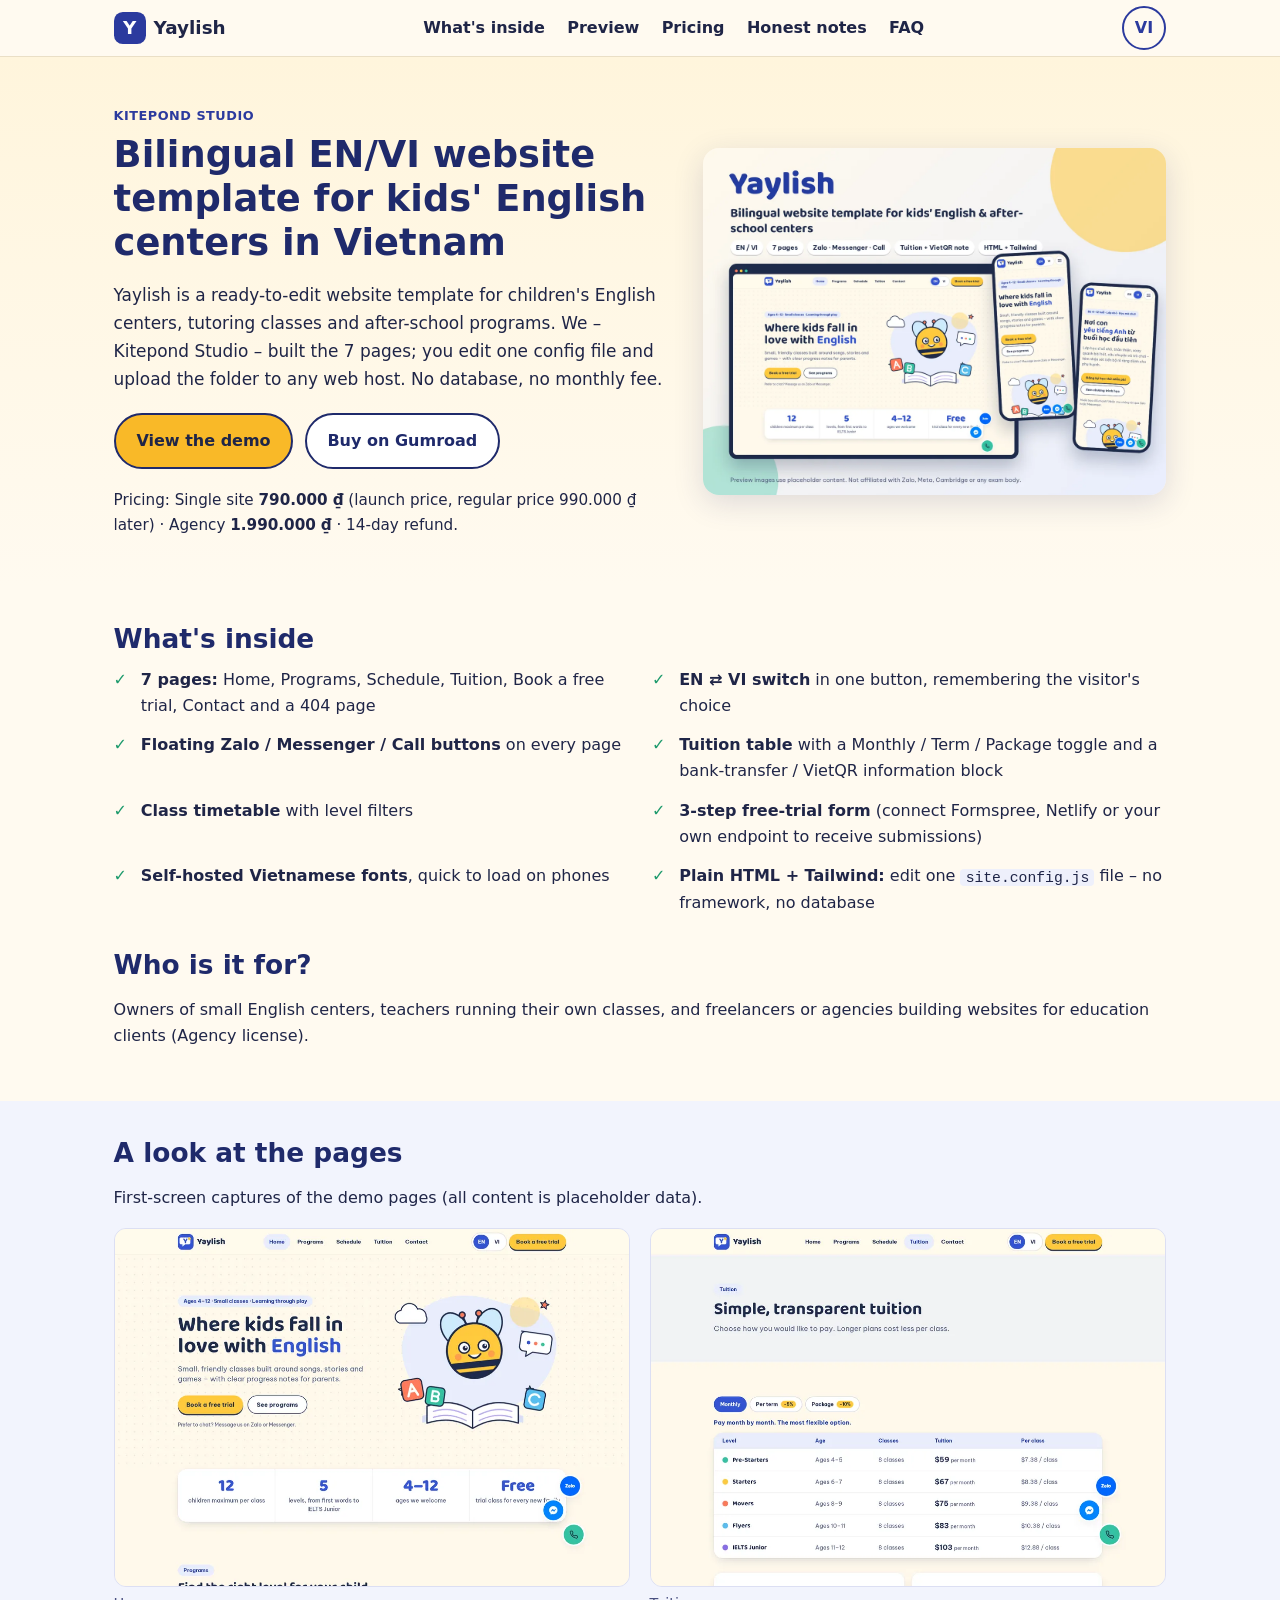
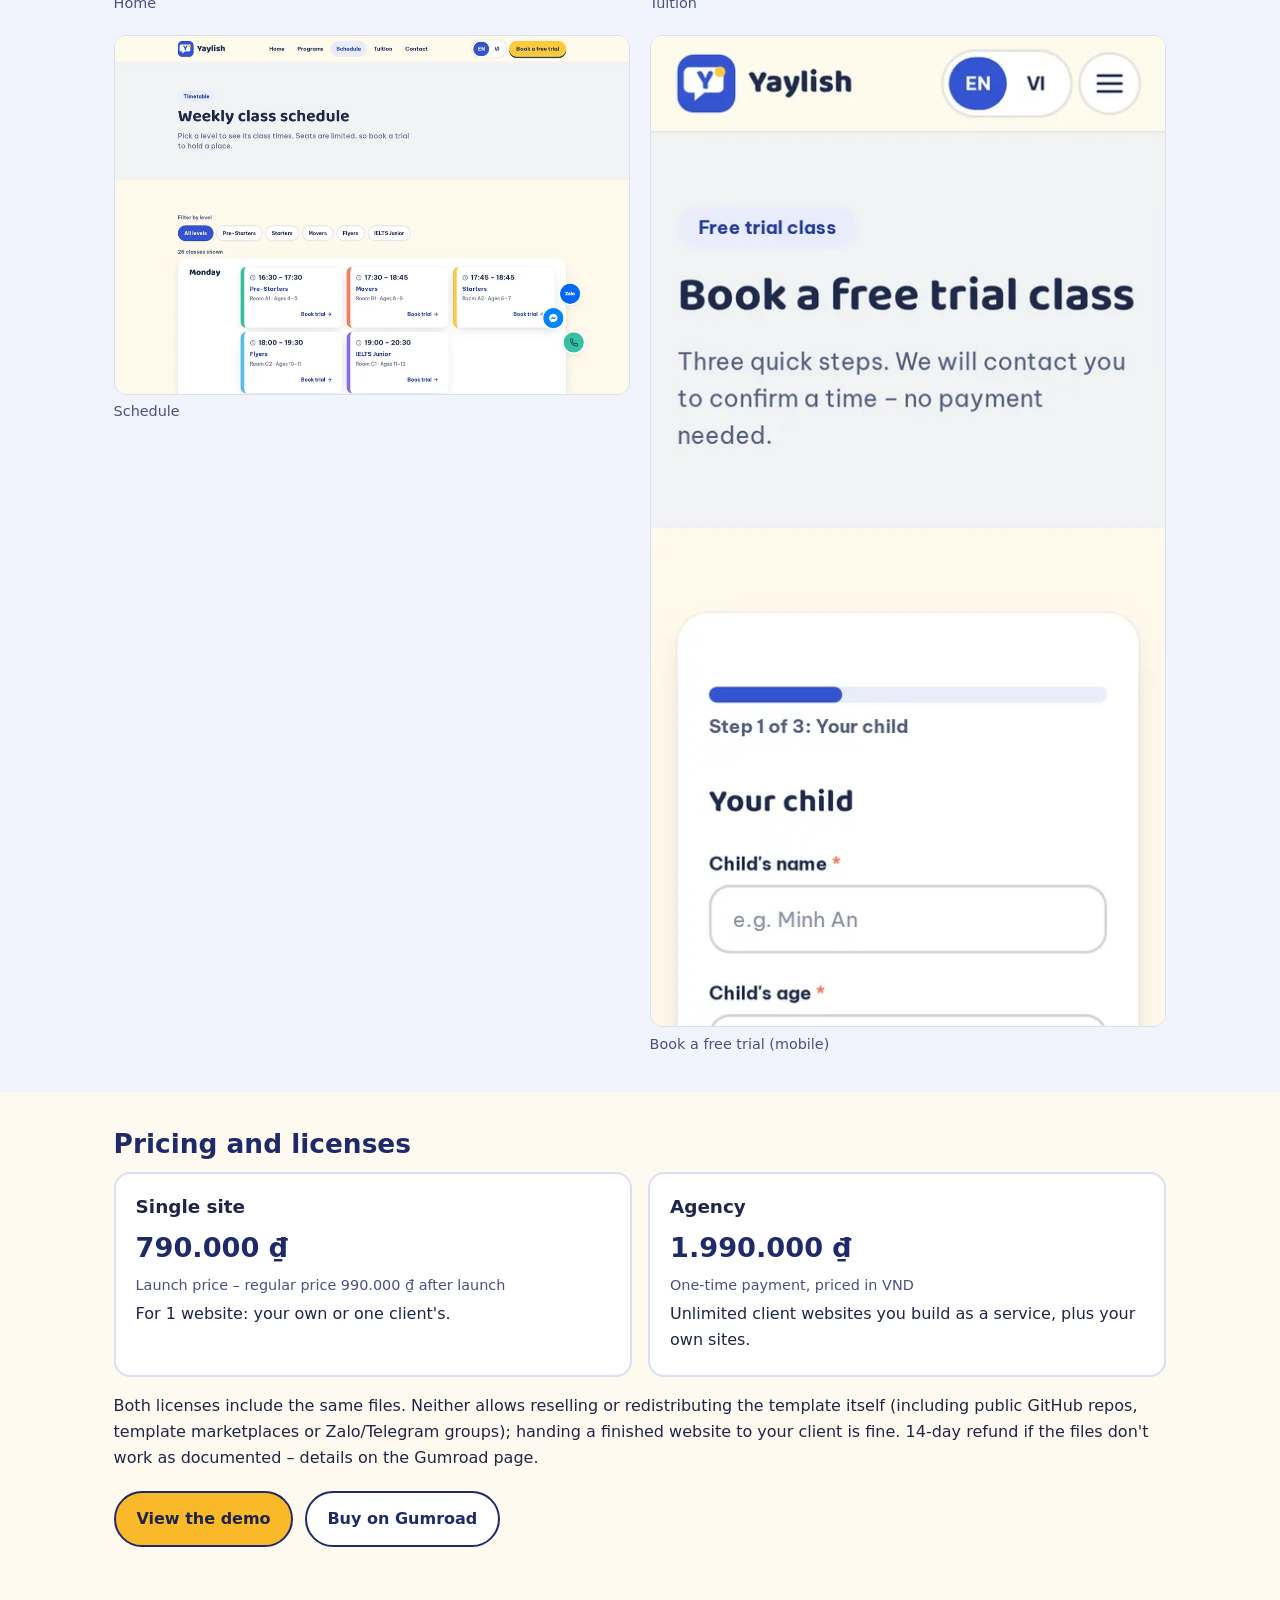
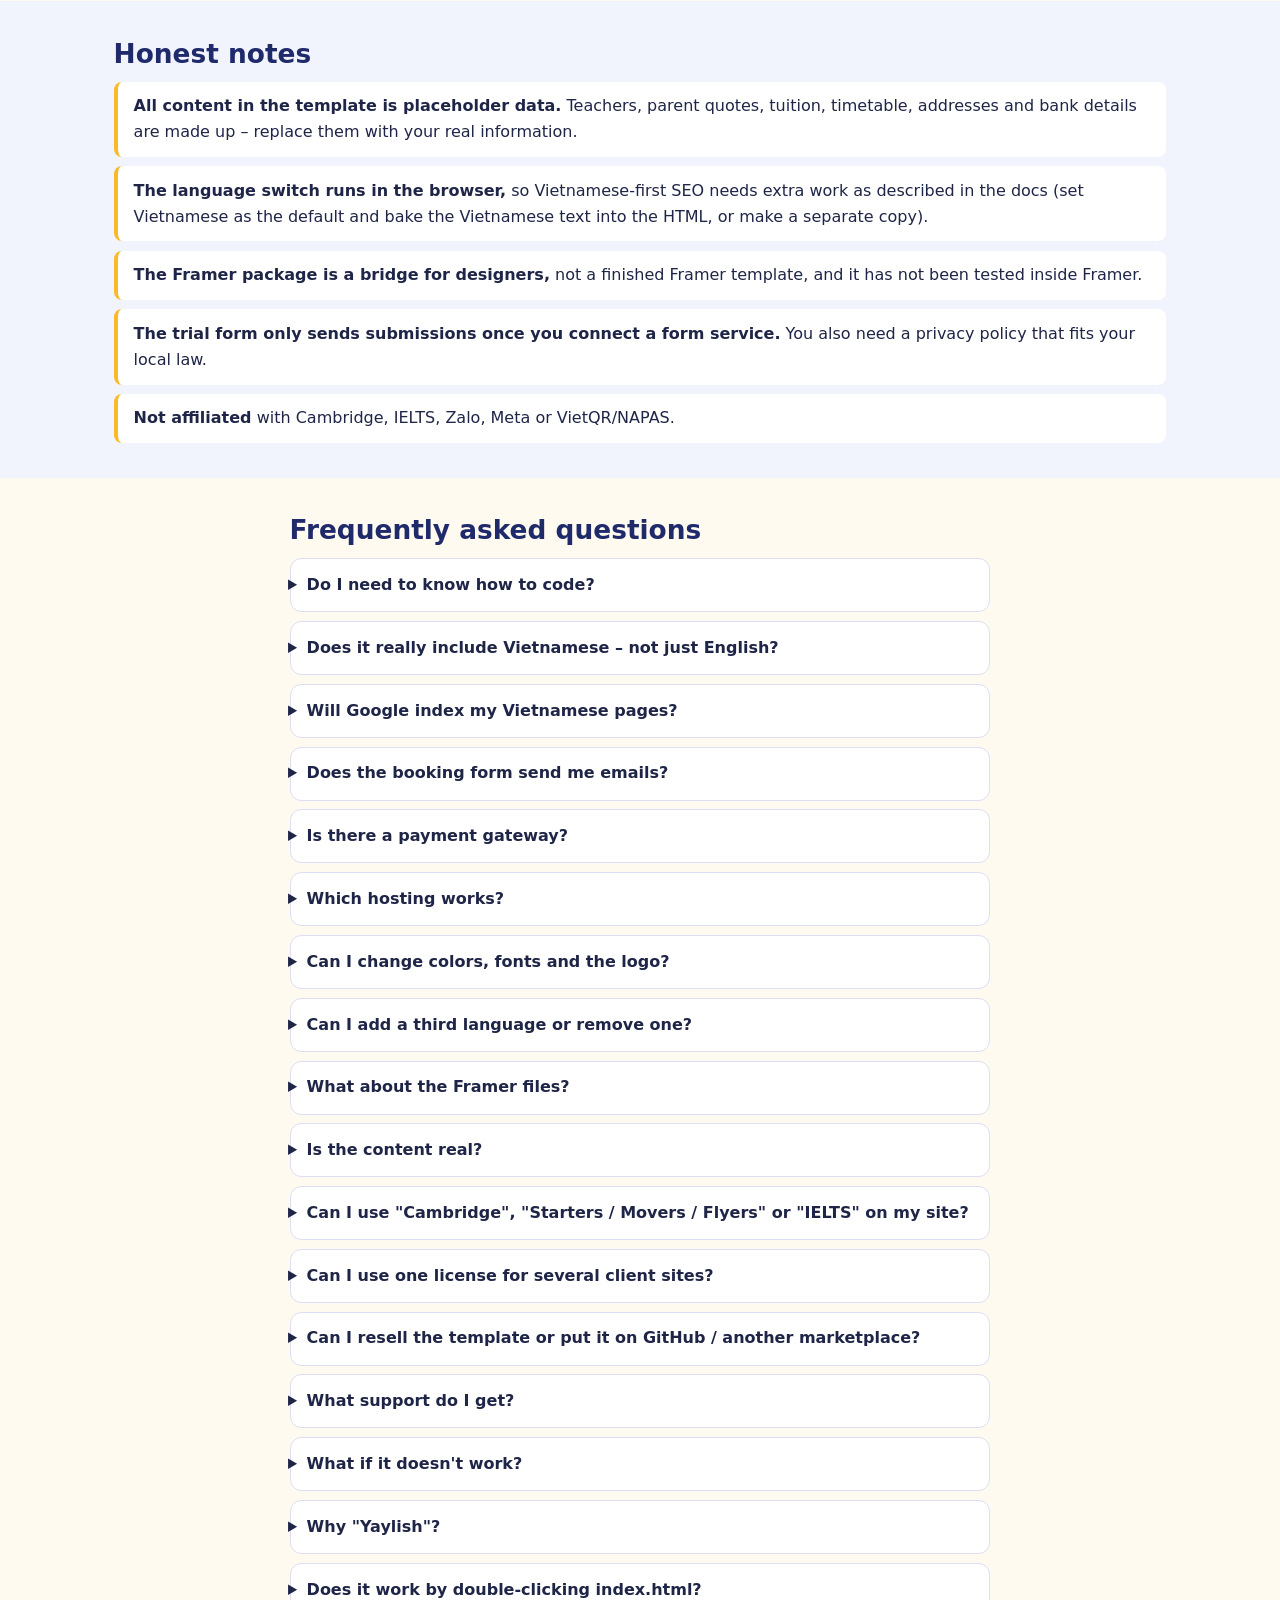
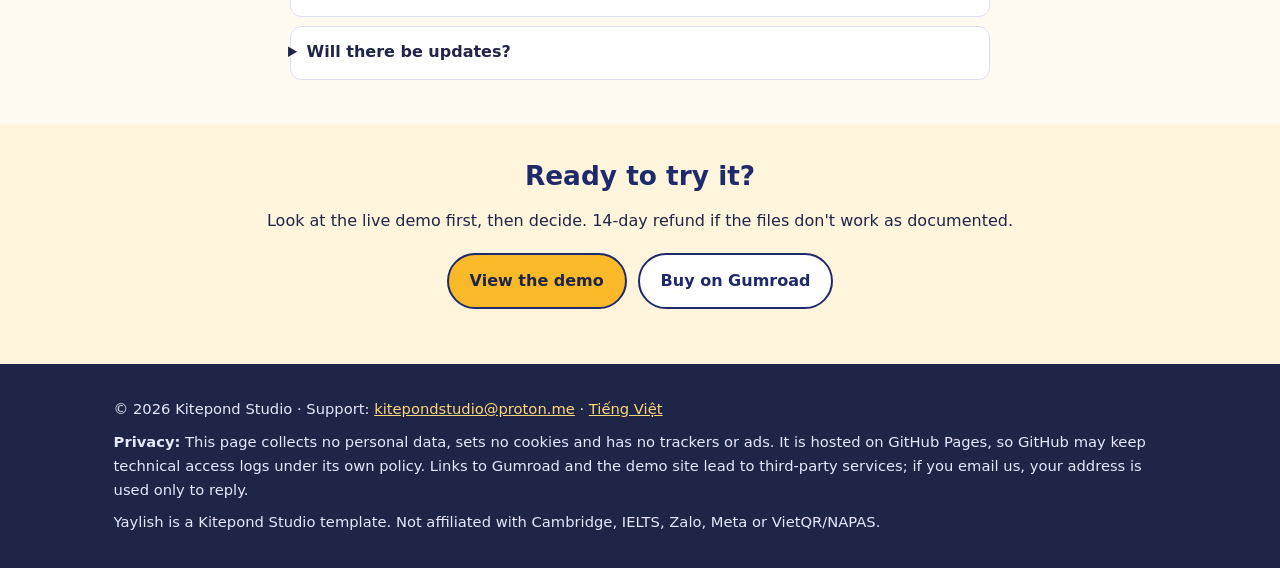
==== en/index.html @ e31f65cb "Add Yaylish landing page (VI + EN)" ====
<!DOCTYPE html>
<html lang="en">
<head>
<meta charset="utf-8">
<meta name="viewport" content="width=device-width, initial-scale=1">
<title>Bilingual EN/VI website template for kids&#x27; English centers in Vietnam | Yaylish – Kitepond Studio</title>
<meta name="description" content="Yaylish: HTML + Tailwind website template for kids&#x27; English centers in Vietnam – 7 pages, English/Vietnamese switch, Zalo button, tuition table, free-trial form. See the demo and buy on Gumroad.">
<meta name="robots" content="index,follow">
<link rel="canonical" href="https://kitepond.github.io/en/">
<link rel="alternate" hreflang="vi" href="https://kitepond.github.io/">
<link rel="alternate" hreflang="en" href="https://kitepond.github.io/en/">
<link rel="alternate" hreflang="x-default" href="https://kitepond.github.io/">
<link rel="icon" href="/favicon.svg" type="image/svg+xml">
<meta name="theme-color" content="#2b3a9e">
<meta property="og:type" content="website">
<meta property="og:site_name" content="Kitepond Studio">
<meta property="og:title" content="Yaylish – Bilingual EN/VI website template for kids&#x27; English centers">
<meta property="og:description" content="Yaylish: HTML + Tailwind website template for kids&#x27; English centers in Vietnam – 7 pages, English/Vietnamese switch, Zalo button, tuition table, free-trial form. See the demo and buy on Gumroad.">
<meta property="og:url" content="https://kitepond.github.io/en/">
<meta property="og:locale" content="en_US">
<meta property="og:locale:alternate" content="vi_VN">
<meta property="og:image" content="https://kitepond.github.io/img/og-image.jpg">
<meta property="og:image:width" content="1200">
<meta property="og:image:height" content="675">
<meta property="og:image:alt" content="Yaylish website template shown on a desktop and two phones: a bilingual English/Vietnamese home page for a kids&#x27; English center">
<meta name="twitter:card" content="summary_large_image">
<meta name="twitter:title" content="Yaylish – Bilingual EN/VI website template for kids&#x27; English centers">
<meta name="twitter:description" content="Yaylish: HTML + Tailwind website template for kids&#x27; English centers in Vietnam – 7 pages, English/Vietnamese switch, Zalo button, tuition table, free-trial form. See the demo and buy on Gumroad.">
<meta name="twitter:image" content="https://kitepond.github.io/img/og-image.jpg">
<meta name="twitter:image:alt" content="Yaylish website template shown on a desktop and two phones: a bilingual English/Vietnamese home page for a kids&#x27; English center">
<link rel="stylesheet" href="/style.css">
<script type="application/ld+json">
{
  "@context": "https://schema.org",
  "@type": "Product",
  "name": "Yaylish – Kids' English Center Website Template (EN/VI)",
  "description": "Bilingual English/Vietnamese HTML + Tailwind website template for kids' English centers and after-school programs in Vietnam: 7 pages, Zalo/Messenger buttons, tuition table with VietQR block, free-trial form.",
  "offers": [
    {
      "@type": "Offer",
      "name": "Single site license (1 website)",
      "price": "790000",
      "priceCurrency": "VND",
      "availability": "https://schema.org/InStock",
      "url": "https://kitepond.gumroad.com/l/yaylish"
    },
    {
      "@type": "Offer",
      "name": "Agency license",
      "price": "1990000",
      "priceCurrency": "VND",
      "availability": "https://schema.org/InStock",
      "url": "https://kitepond.gumroad.com/l/yaylish"
    }
  ]
}
</script>
</head>
<body>
<a class="skip" href="#main">Skip to content</a>
<header class="top">
<div class="wrap bar">
<a class="brand" href="/en/"><span class="logo" aria-hidden="true">Y</span> Yaylish</a>
<nav aria-label="Main navigation"><a href="#features">What&#x27;s inside</a><a href="#preview">Preview</a><a href="#pricing">Pricing</a><a href="#notes">Honest notes</a><a href="#faq">FAQ</a></nav>
<a class="lang" href="/" hreflang="vi" lang="vi" aria-label="Xem trang này bằng tiếng Việt">VI</a>
</div>
</header>
<main id="main">
<section class="hero">
<div class="wrap hero-grid">
<div>
<p class="eyebrow">Kitepond Studio</p>
<h1>Bilingual EN/VI website template for kids&#x27; English centers in Vietnam</h1>
<p class="lead">Yaylish is a ready-to-edit website template for children&#x27;s English centers, tutoring classes and after-school programs. We – Kitepond Studio – built the 7 pages; you edit one config file and upload the folder to any web host. No database, no monthly fee.</p>
<p class="cta">
<a class="btn primary" href="https://kitepond.github.io/yaylish-demo/">View the demo</a>
<a class="btn" href="https://kitepond.gumroad.com/l/yaylish?utm_source=seo-landing-en&utm_medium=organic&utm_campaign=launch-2026" rel="noopener">Buy on Gumroad</a>
</p>
<p class="priceline">Pricing: Single site <strong>790.000 ₫</strong> (launch price, regular price 990.000 ₫ later) · Agency <strong>1.990.000 ₫</strong> · 14-day refund.</p>
</div>
<img class="hero-img" src="/img/hero.webp" width="1200" height="900" fetchpriority="high" decoding="async" alt="Yaylish website template shown on a desktop and two phones: a bilingual English/Vietnamese home page for a kids&#x27; English center">
</div>
</section>
<section id="features" class="sec">
<div class="wrap">
<h2>What&#x27;s inside</h2>
<ul class="ticks"><li><strong>7 pages:</strong> Home, Programs, Schedule, Tuition, Book a free trial, Contact and a 404 page</li><li><strong>EN ⇄ VI switch</strong> in one button, remembering the visitor's choice</li><li><strong>Floating Zalo / Messenger / Call buttons</strong> on every page</li><li><strong>Tuition table</strong> with a Monthly / Term / Package toggle and a bank-transfer / VietQR information block</li><li><strong>Class timetable</strong> with level filters</li><li><strong>3-step free-trial form</strong> (connect Formspree, Netlify or your own endpoint to receive submissions)</li><li><strong>Self-hosted Vietnamese fonts</strong>, quick to load on phones</li><li><strong>Plain HTML + Tailwind:</strong> edit one <code>site.config.js</code> file – no framework, no database</li></ul>
<h2>Who is it for?</h2>
<p>Owners of small English centers, teachers running their own classes, and freelancers or agencies building websites for education clients (Agency license).</p>
</div>
</section>
<section id="preview" class="sec alt">
<div class="wrap">
<h2>A look at the pages</h2>
<p>First-screen captures of the demo pages (all content is placeholder data).</p>
<div class="gallery"><figure><img src="/img/index-en.webp" width="1000" height="694" loading="lazy" decoding="async" alt="Yaylish template home page in English: large headline, free-trial button and key numbers"><figcaption>Home</figcaption></figure><figure><img src="/img/tuition-en.webp" width="1000" height="694" loading="lazy" decoding="async" alt="Yaylish tuition page: monthly tuition table for five levels with a Monthly / Term / 6-month package toggle"><figcaption>Tuition</figcaption></figure><figure><img src="/img/schedule-en.webp" width="1000" height="694" loading="lazy" decoding="async" alt="Yaylish schedule page: weekly class timetable with level filter chips"><figcaption>Schedule</figcaption></figure><figure><img src="/img/book-trial-en.webp" width="520" height="501" loading="lazy" decoding="async" alt="Yaylish free-trial booking page on a phone: multi-step sign-up form"><figcaption>Book a free trial (mobile)</figcaption></figure></div>
</div>
</section>
<section id="pricing" class="sec">
<div class="wrap">
<h2>Pricing and licenses</h2>
<div class="plans"><div class="plan"><h3>Single site</h3><p class="amount">790.000 ₫</p><p class="small">Launch price – regular price 990.000 ₫ after launch</p><p>For 1 website: your own or one client&#x27;s.</p></div><div class="plan"><h3>Agency</h3><p class="amount">1.990.000 ₫</p><p class="small">One-time payment, priced in VND</p><p>Unlimited client websites you build as a service, plus your own sites.</p></div></div>
<p>Both licenses include the same files. Neither allows reselling or redistributing the template itself (including public GitHub repos, template marketplaces or Zalo/Telegram groups); handing a finished website to your client is fine. 14-day refund if the files don&#x27;t work as documented – details on the Gumroad page.</p>
<p class="cta">
<a class="btn primary" href="https://kitepond.github.io/yaylish-demo/">View the demo</a>
<a class="btn" href="https://kitepond.gumroad.com/l/yaylish?utm_source=seo-landing-en&utm_medium=organic&utm_campaign=launch-2026" rel="noopener">Buy on Gumroad</a>
</p>
</div>
</section>
<section id="notes" class="sec alt">
<div class="wrap">
<h2>Honest notes</h2>
<ul class="notes"><li><strong>All content in the template is placeholder data.</strong> Teachers, parent quotes, tuition, timetable, addresses and bank details are made up – replace them with your real information.</li><li><strong>The language switch runs in the browser,</strong> so Vietnamese-first SEO needs extra work as described in the docs (set Vietnamese as the default and bake the Vietnamese text into the HTML, or make a separate copy).</li><li><strong>The Framer package is a bridge for designers,</strong> not a finished Framer template, and it has not been tested inside Framer.</li><li><strong>The trial form only sends submissions once you connect a form service.</strong> You also need a privacy policy that fits your local law.</li><li><strong>Not affiliated</strong> with Cambridge, IELTS, Zalo, Meta or VietQR/NAPAS.</li></ul>
</div>
</section>
<section id="faq" class="sec">
<div class="wrap narrow">
<h2>Frequently asked questions</h2>
<details><summary>Do I need to know how to code?</summary><p>No. Open <code>site.config.js</code> in any text editor, change the name, phone, Zalo, email, address and prices, then upload the folder to a host. Node.js is optional (only to rebuild the CSS).</p></details><details><summary>Does it really include Vietnamese – not just English?</summary><p>Yes. Every page has English and Vietnamese text, with an EN / VI switch that remembers the visitor's choice. The Vietnamese is written to read naturally; still have a native speaker review your final wording.</p></details><details><summary>Will Google index my Vietnamese pages?</summary><p>The language switch runs in the browser, so search engines index the English text baked into the HTML. If Vietnamese organic search matters most, set <code>language.default: "vi"</code> and bake Vietnamese into the HTML (the docs show how), or make a separate Vietnamese copy. This is a known limitation, not a bug.</p></details><details><summary>Does the booking form send me emails?</summary><p>Not until you connect it. By default it validates and shows a "demo mode" panel. Connect Formspree, Netlify Forms or any custom endpoint (Make, Zapier, Google Apps Script…) in <code>site.config.js</code>. Submit a real test before going live.</p></details><details><summary>Is there a payment gateway?</summary><p>No. The tuition page has a bank-transfer / VietQR information block with copy buttons; you supply your bank details and QR image. Nothing is processed on the site.</p></details><details><summary>Which hosting works?</summary><p>Any static host: shared hosting/cPanel, Netlify, Cloudflare Pages, Vercel, GitHub Pages, S3. Upload the contents of the <code>yaylish-html</code> folder (not the zip).</p></details><details><summary>Can I change colors, fonts and the logo?</summary><p>Yes – colors, fonts and brand are in <code>site.config.js</code>; the logo and favicon are SVG files you can replace. The included fonts cover Vietnamese diacritics; if you swap fonts, pick ones with a Vietnamese subset.</p></details><details><summary>Can I add a third language or remove one?</summary><p>Yes. Copy <code>assets/i18n/vi.js</code> to a new file, translate the values and add it to <code>language.available</code>. The docs have a worked example.</p></details><details><summary>What about the Framer files?</summary><p>The Framer package is a bridge, not a finished Framer template: design tokens, three code components (language switch, tuition table, timetable) and an assembly guide. It passes a strict type-check and a render test, but <strong>has not been opened inside Framer</strong> yet. Expect to rebuild the page layouts visually.</p></details><details><summary>Is the content real?</summary><p>No. Teachers, parent quotes, tuition, timetable, addresses and bank details are labelled sample data. Replace them before going live (a go-live checklist is included) – never publish sample testimonials as real.</p></details><details><summary>Can I use "Cambridge", "Starters / Movers / Flyers" or "IELTS" on my site?</summary><p>The template uses generic level names as examples. Only use exam names, logos or "exam center / preparation" claims if your center is actually entitled to. The template is not affiliated with or endorsed by Cambridge, the IELTS owners, Zalo, Meta or VietQR/NAPAS.</p></details><details><summary>Can I use one license for several client sites?</summary><p>The Single site license covers one website (yours or one client's). To build for multiple clients, buy the <strong>Agency license (1.990.000 ₫)</strong>.</p></details><details><summary>Can I resell the template or put it on GitHub / another marketplace?</summary><p>No – neither license allows reselling, redistributing or publishing the template files as a stand-alone product (including public repos and other marketplaces). Building websites for clients is fine under the right license.</p></details><details><summary>What support do I get?</summary><p>Email support for getting the files to work as documented (setup, config, form hookup, deploy) and bug fixes for the 1.x line, with free 1.x updates. Custom design, writing your content, hosting setup for you or building new features is not included.</p></details><details><summary>What if it doesn't work?</summary><p>Email <a href="mailto:kitepondstudio@proton.me">kitepondstudio@proton.me</a> within 14 days. If the files don't work as documented we'll fix it or refund you.</p></details><details><summary>Why "Yaylish"?</summary><p>It's a coined name (a cheerful "yay" + English) made by Kitepond Studio, and it's the template's name only – rename it to your center's brand in <code>site.config.js</code>. We did a public-web check for conflicting names; this is not a legal trademark clearance.</p></details><details><summary>Does it work by double-clicking index.html?</summary><p>Yes, it runs straight from your disk for previewing.</p></details><details><summary>Will there be updates?</summary><p>The current version is v1.0.2; <code>CHANGELOG.md</code> in the package tracks versions. Buyers get 1.x updates through Gumroad's library. No promise of new features on a schedule.</p></details>
</div>
</section>
<section class="sec final">
<div class="wrap">
<h2>Ready to try it?</h2>
<p>Look at the live demo first, then decide. 14-day refund if the files don&#x27;t work as documented.</p>
<p class="cta">
<a class="btn primary" href="https://kitepond.github.io/yaylish-demo/">View the demo</a>
<a class="btn" href="https://kitepond.gumroad.com/l/yaylish?utm_source=seo-landing-en&utm_medium=organic&utm_campaign=launch-2026" rel="noopener">Buy on Gumroad</a>
</p>
</div>
</section>
</main>
<footer class="foot">
<div class="wrap">
<p>© 2026 Kitepond Studio · Support: <a href="mailto:kitepondstudio@proton.me">kitepondstudio@proton.me</a> · <a href="/" hreflang="vi" lang="vi">Tiếng Việt</a></p>
<p><strong>Privacy:</strong> This page collects no personal data, sets no cookies and has no trackers or ads. It is hosted on GitHub Pages, so GitHub may keep technical access logs under its own policy. Links to Gumroad and the demo site lead to third-party services; if you email us, your address is used only to reply.</p>
<p>Yaylish is a Kitepond Studio template. Not affiliated with Cambridge, IELTS, Zalo, Meta or VietQR/NAPAS.</p>
</div>
</footer>
</body>
</html>
---- style.css ----
*,*::before,*::after{box-sizing:border-box}
html{scroll-behavior:smooth;-webkit-text-size-adjust:100%}
body{margin:0;font-family:system-ui,-apple-system,"Segoe UI",Roboto,"Helvetica Neue",Arial,"Noto Sans",sans-serif;font-size:1rem;line-height:1.65;color:#1f2547;background:#fffaf0}
img{max-width:100%;height:auto;display:block}
a{color:#2b3a9e}
a:hover{color:#1b2570}
a:focus-visible,summary:focus-visible{outline:3px solid #f5a800;outline-offset:2px;border-radius:4px}
.skip{position:absolute;left:-999px;top:0;background:#1f2547;color:#fff;padding:.6rem 1rem;z-index:20}
.skip:focus{left:0}
.wrap{max-width:68rem;margin:0 auto;padding:0 1.1rem}
.narrow{max-width:46rem}
code{background:#eef0fb;padding:.05em .35em;border-radius:4px;font-size:.92em}
.top{position:sticky;top:0;z-index:10;background:rgba(255,250,240,.96);border-bottom:1px solid #eadfc6}
.bar{display:flex;align-items:center;justify-content:space-between;gap:.75rem;min-height:3.5rem}
.brand{display:flex;align-items:center;gap:.5rem;font-weight:800;font-size:1.15rem;color:#1f2547;text-decoration:none}
.logo{display:inline-grid;place-items:center;width:2rem;height:2rem;border-radius:.55rem;background:#2b3a9e;color:#fff;font-weight:800}
.top nav{display:none}
.top nav a{color:#1f2547;text-decoration:none;font-weight:600;padding:.4rem .6rem;border-radius:.5rem}
.top nav a:hover{background:#e8ebfb}
.lang{display:inline-block;min-width:2.75rem;text-align:center;padding:.45rem .7rem;border:2px solid #2b3a9e;border-radius:999px;font-weight:700;text-decoration:none;color:#2b3a9e}
.lang:hover{background:#2b3a9e;color:#fff}
.hero{padding:1.5rem 0 2.2rem;background:linear-gradient(180deg,#fff5dc,#fffaf0)}
.hero-grid{display:grid;gap:1.5rem}
.eyebrow{margin:0 0 .4rem;font-weight:700;color:#2b3a9e;letter-spacing:.04em;text-transform:uppercase;font-size:.8rem}
h1{font-size:1.75rem;line-height:1.2;margin:0 0 1rem;color:#1f2a6b}
h2{font-size:1.4rem;line-height:1.25;margin:2rem 0 .75rem;color:#1f2a6b}
h2:first-child{margin-top:0}
h3{margin:0 0 .25rem;font-size:1.15rem}
.lead{font-size:1.06rem}
.cta{display:flex;flex-wrap:wrap;gap:.7rem;margin:1.2rem 0}
.btn{display:inline-block;padding:.8rem 1.3rem;border-radius:999px;border:2px solid #1f2a6b;font-weight:700;text-decoration:none;color:#1f2a6b;background:#fff;min-height:44px}
.btn:hover{background:#e8ebfb;color:#1f2a6b}
.btn.primary{background:#f9b928;border-color:#1f2a6b;color:#1f2547}
.btn.primary:hover{background:#ffc94d}
.priceline{font-size:.95rem;margin:0}
.hero-img{border-radius:1rem;width:100%;box-shadow:0 8px 30px rgba(31,42,107,.15)}
.sec{padding:2.2rem 0}
.sec.alt{background:#f2f4fd}
.ticks,.notes{margin:0;padding:0;list-style:none;display:grid;gap:.6rem}
.ticks li{position:relative;padding-left:1.7rem}
.ticks li::before{content:"✓";position:absolute;left:0;color:#1d9a6c;font-weight:800}
.notes li{background:#fff;border-left:4px solid #f9b928;padding:.7rem 1rem;border-radius:.5rem}
.gallery{display:grid;gap:1.2rem}
.gallery figure{margin:0}
.gallery img{width:100%;border-radius:.75rem;border:1px solid #dcdff3;background:#fff}
.gallery figcaption{font-size:.9rem;margin-top:.35rem;color:#4a5080}
.plans{display:grid;gap:1rem;margin-bottom:1rem}
.plan{background:#fff;border:2px solid #dcdff3;border-radius:1rem;padding:1.1rem 1.25rem}
.plan p{margin:.2rem 0}
.amount{font-size:1.7rem;font-weight:800;color:#1f2a6b}
.small{font-size:.9rem;color:#4a5080}
details{background:#fff;border:1px solid #dcdff3;border-radius:.7rem;margin:.55rem 0;padding:0 1rem}
summary{cursor:pointer;font-weight:700;padding:.8rem 0;list-style-position:outside}
details p{margin:0 0 .9rem}
.final{text-align:center;background:#fff5dc}
.final .cta{justify-content:center}
.foot{background:#1f2547;color:#e6e8fb;padding:1.6rem 0;font-size:.92rem}
.foot a{color:#ffd77a}
.foot p{margin:.5rem 0}
@media (min-width:48rem){
 .top nav{display:flex;gap:.2rem}
 h1{font-size:2.3rem}
 h2{font-size:1.65rem}
 .hero{padding:3rem 0}
 .hero-grid{grid-template-columns:1.1fr .9fr;align-items:center}
 .gallery{grid-template-columns:repeat(2,1fr);align-items:start}
 .plans{grid-template-columns:repeat(2,1fr)}
 .ticks{grid-template-columns:repeat(2,1fr);gap:.8rem 1.5rem}
}
@media (prefers-reduced-motion:reduce){html{scroll-behavior:auto}}
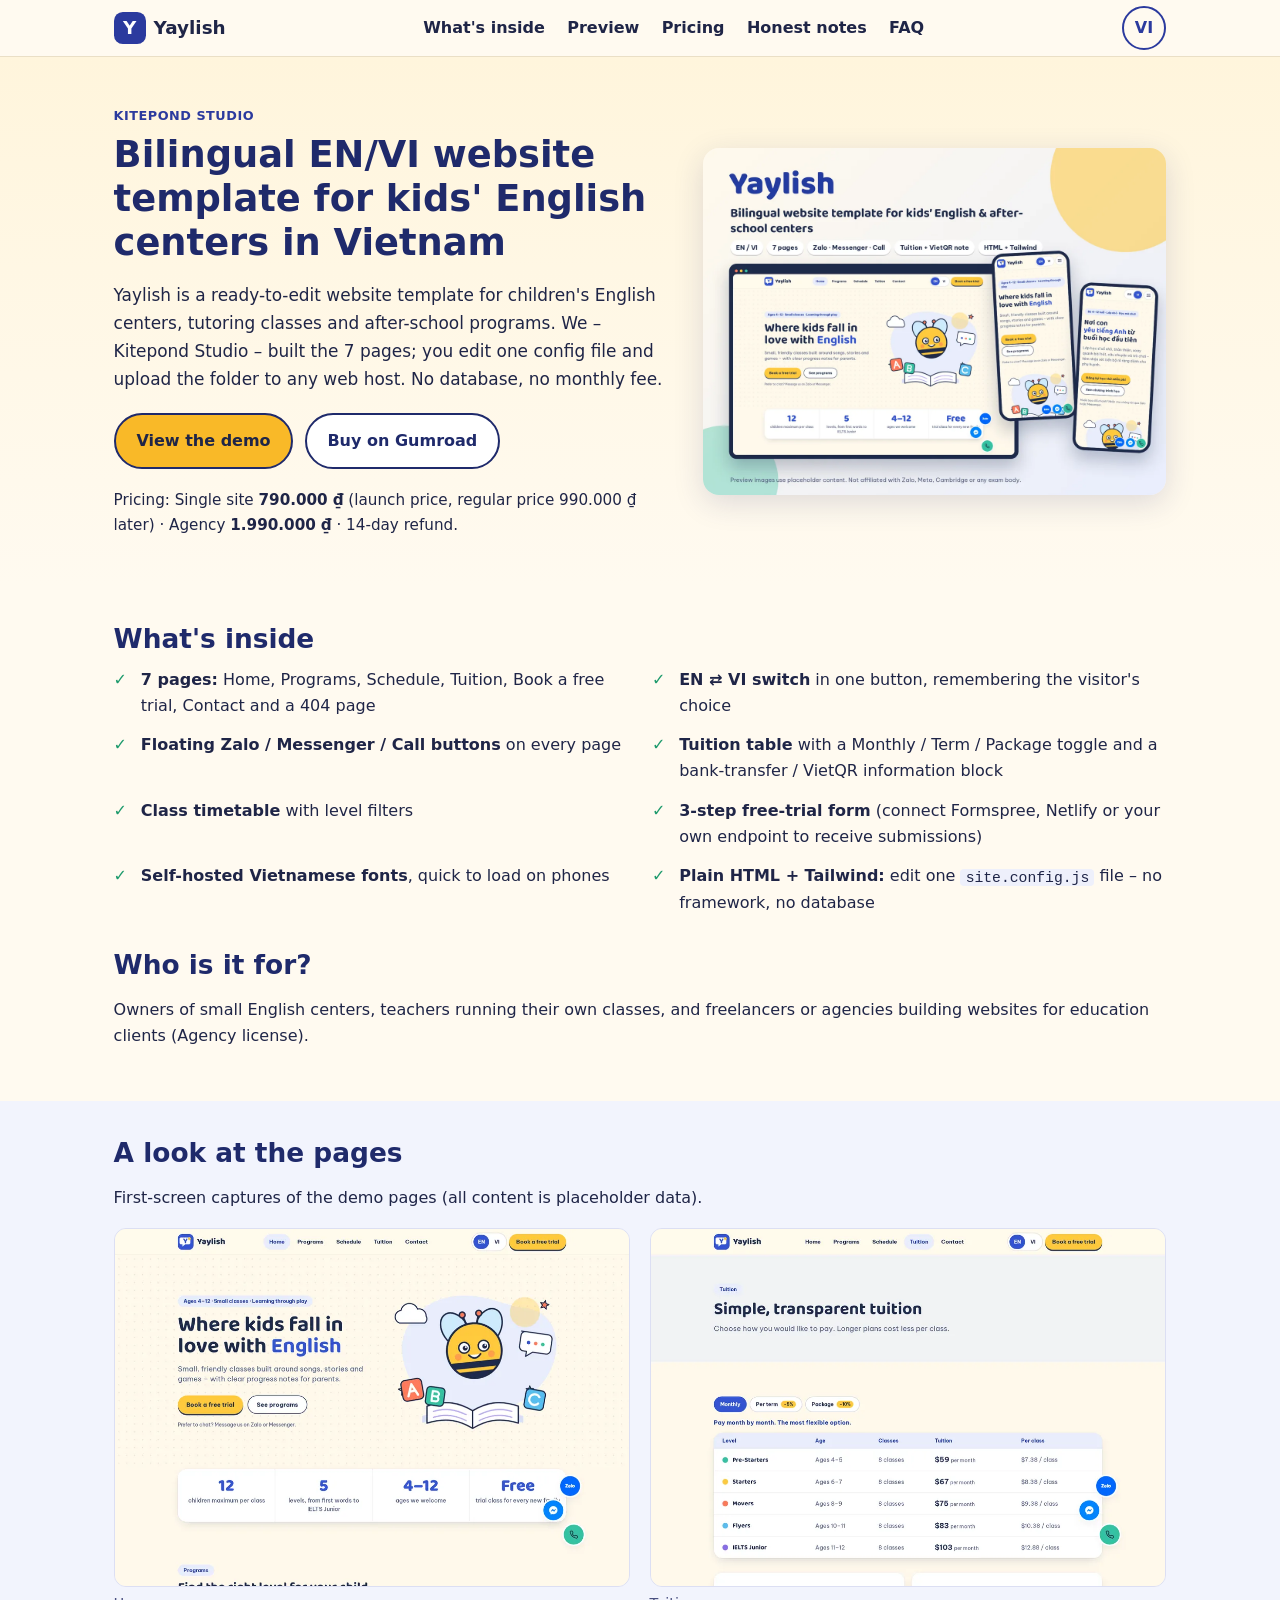
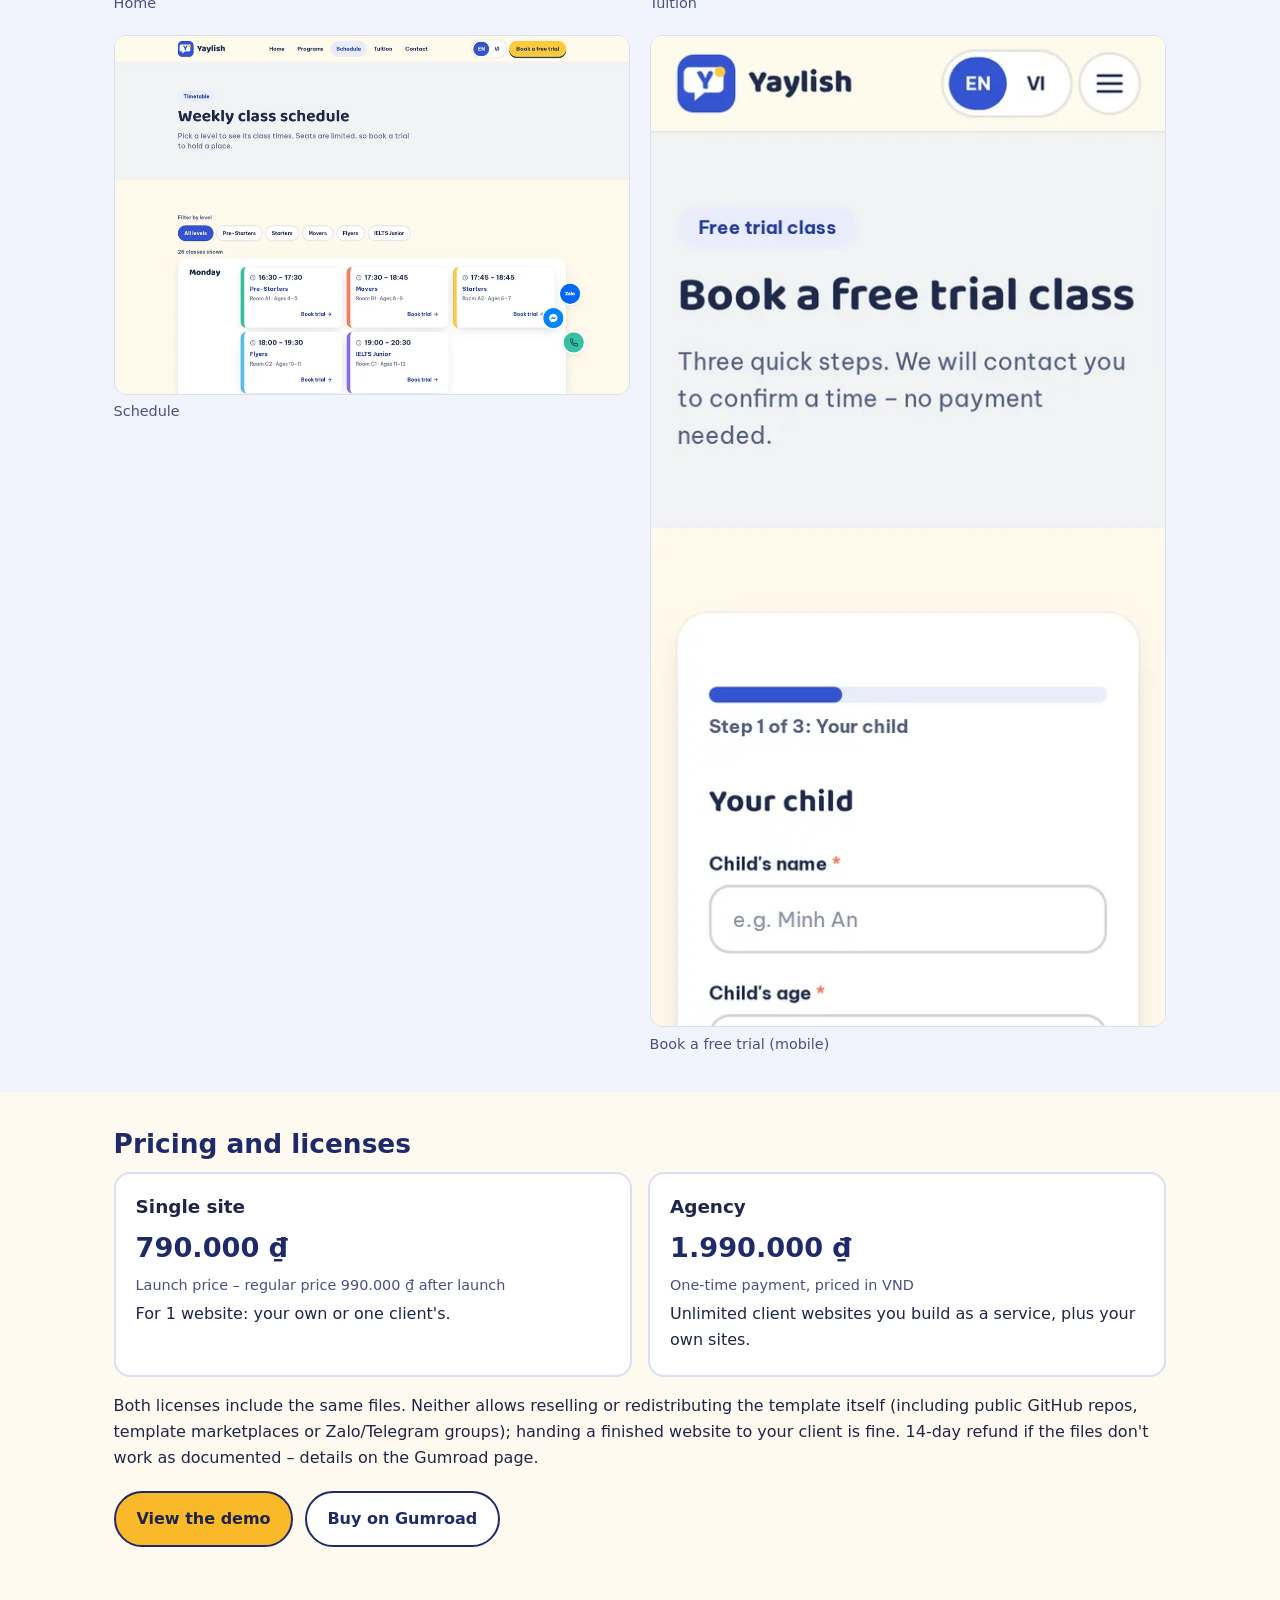
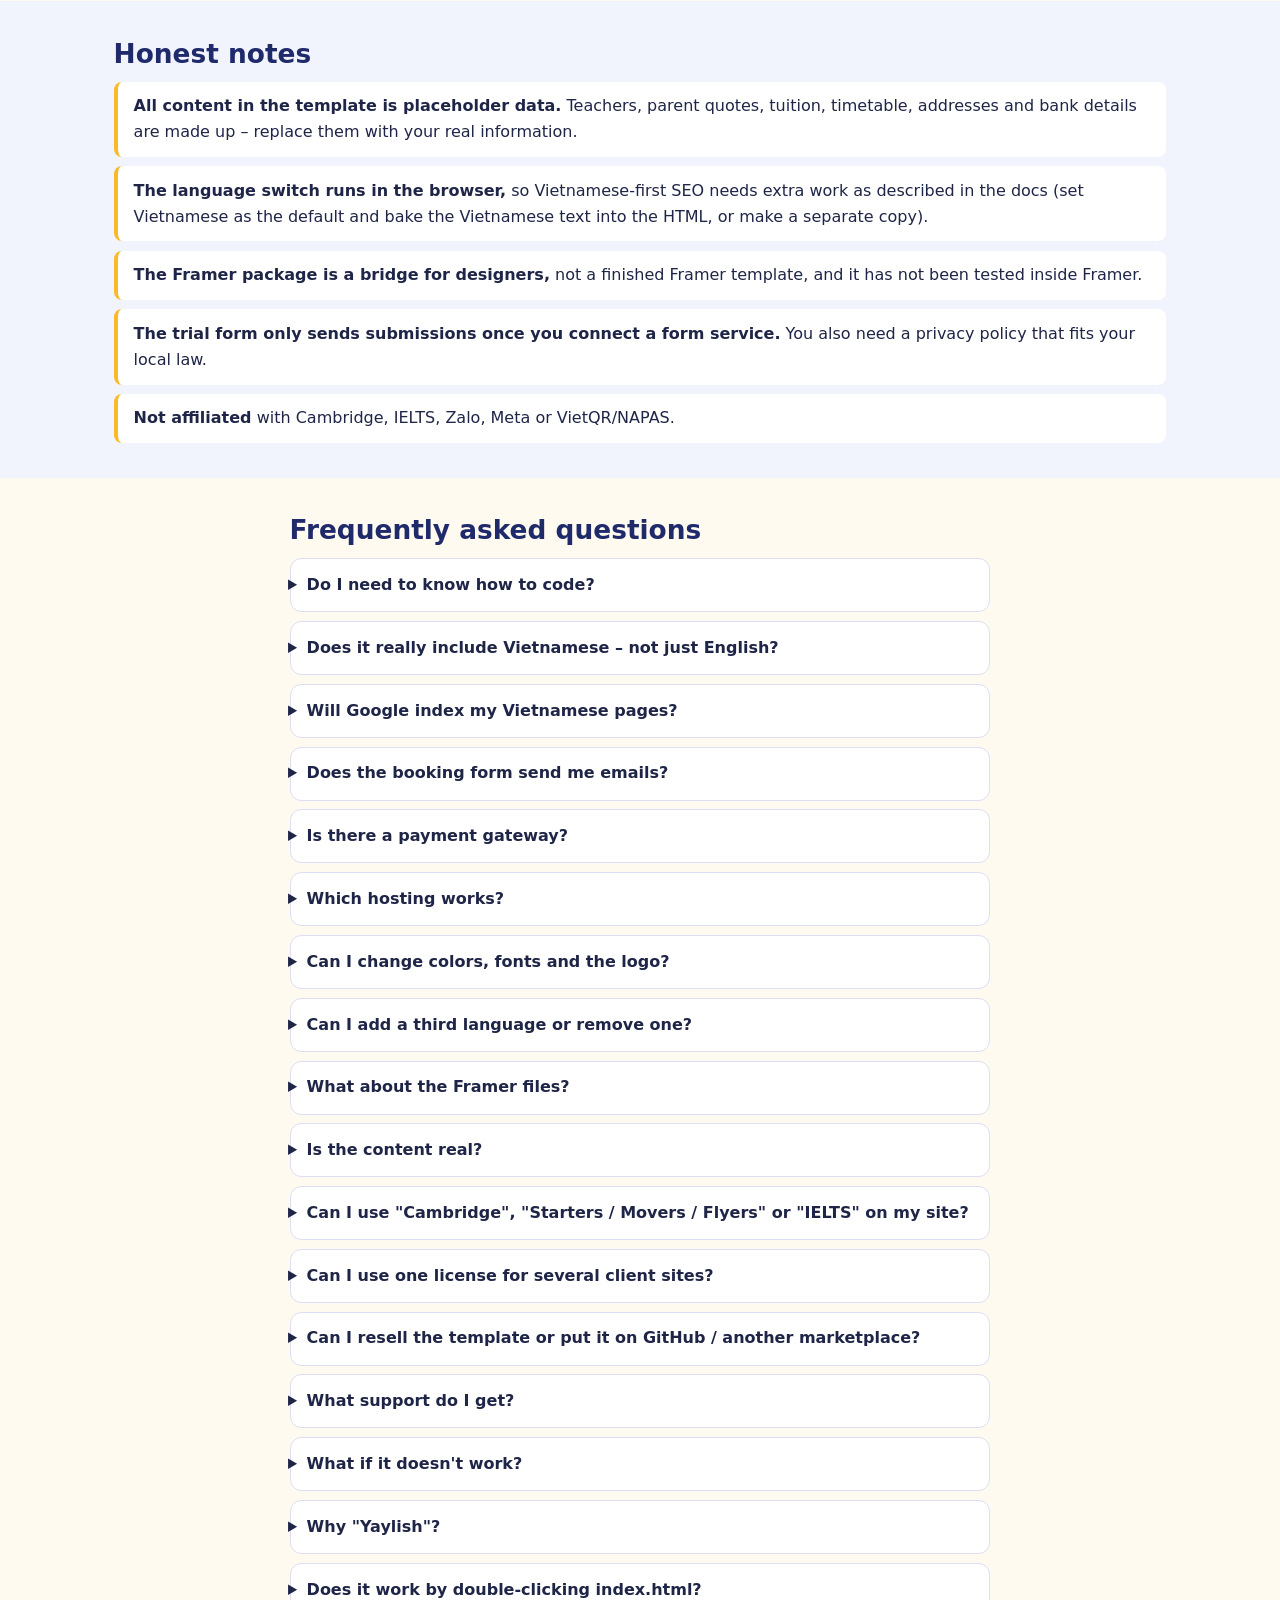
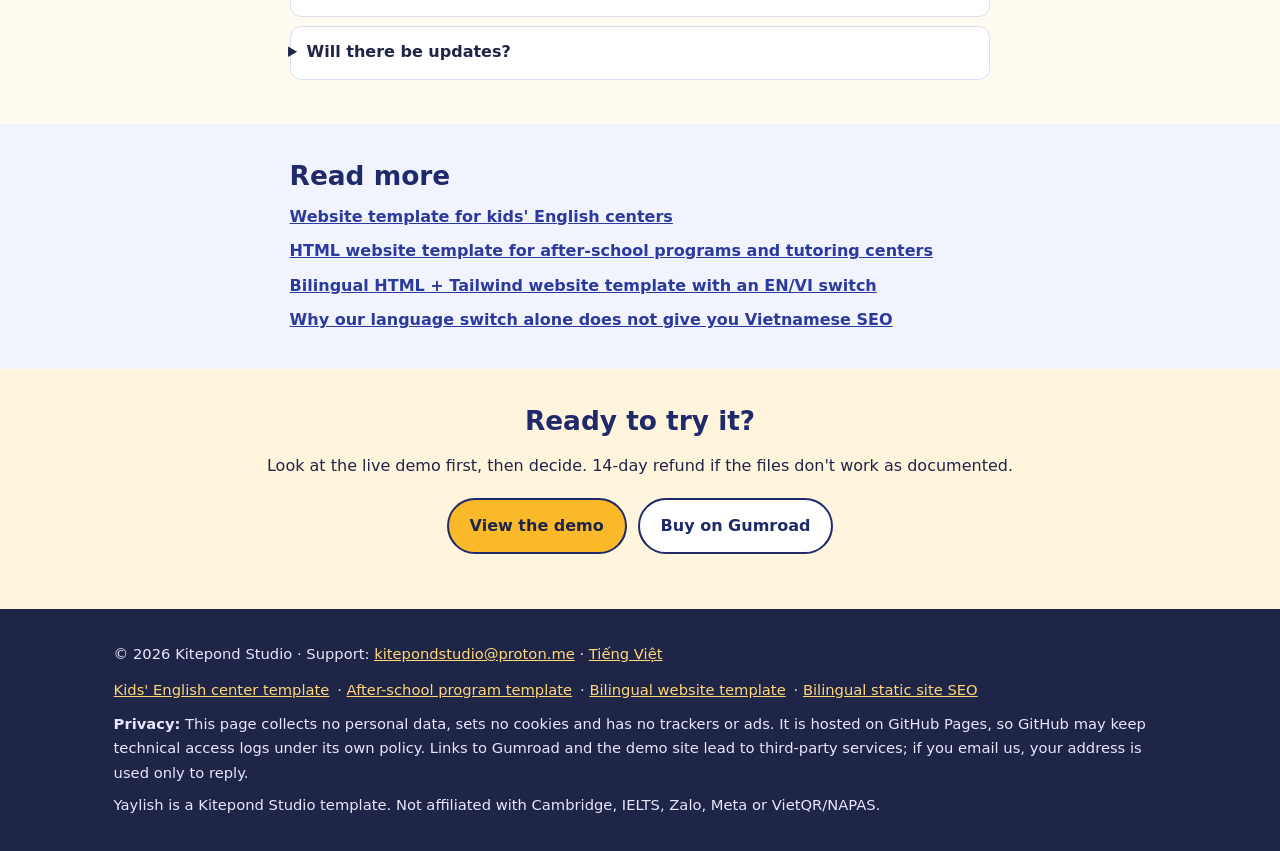
==== commit 0fa5ba43: "SEO: complete Product JSON-LD, add 8 landing/blog pages (VI + EN), expand sitemap" ====
--- a/en/index.html
+++ b/en/index.html
@@ -3,8 +3,8 @@
 <head>
 <meta charset="utf-8">
 <meta name="viewport" content="width=device-width, initial-scale=1">
-<title>Bilingual EN/VI website template for kids&#x27; English centers in Vietnam | Yaylish – Kitepond Studio</title>
-<meta name="description" content="Yaylish: HTML + Tailwind website template for kids&#x27; English centers in Vietnam – 7 pages, English/Vietnamese switch, Zalo button, tuition table, free-trial form. See the demo and buy on Gumroad.">
+<title>Yaylish – Bilingual Website Template for Kids&#x27; English Centers</title>
+<meta name="description" content="Yaylish: HTML + Tailwind website template for kids&#x27; English centers in Vietnam – 7 pages, EN/VI switch, Zalo button, tuition table, trial form. Demo + Gumroad.">
 <meta name="robots" content="index,follow">
 <link rel="canonical" href="https://kitepond.github.io/en/">
 <link rel="alternate" hreflang="vi" href="https://kitepond.github.io/">
@@ -35,6 +35,13 @@
   "@type": "Product",
   "name": "Yaylish – Kids' English Center Website Template (EN/VI)",
   "description": "Bilingual English/Vietnamese HTML + Tailwind website template for kids' English centers and after-school programs in Vietnam: 7 pages, Zalo/Messenger buttons, tuition table with VietQR block, free-trial form.",
+  "image": "https://kitepond.github.io/img/og-image.jpg",
+  "brand": {
+    "@type": "Brand",
+    "name": "Kitepond Studio"
+  },
+  "sku": "yaylish-1.0.2",
+  "url": "https://kitepond.github.io/en/",
   "offers": [
     {
       "@type": "Offer",
@@ -93,7 +100,7 @@
 <div class="wrap">
 <h2>A look at the pages</h2>
 <p>First-screen captures of the demo pages (all content is placeholder data).</p>
-<div class="gallery"><figure><img src="/img/index-en.webp" width="1000" height="694" loading="lazy" decoding="async" alt="Yaylish template home page in English: large headline, free-trial button and key numbers"><figcaption>Home</figcaption></figure><figure><img src="/img/tuition-en.webp" width="1000" height="694" loading="lazy" decoding="async" alt="Yaylish tuition page: monthly tuition table for five levels with a Monthly / Term / 6-month package toggle"><figcaption>Tuition</figcaption></figure><figure><img src="/img/schedule-en.webp" width="1000" height="694" loading="lazy" decoding="async" alt="Yaylish schedule page: weekly class timetable with level filter chips"><figcaption>Schedule</figcaption></figure><figure><img src="/img/book-trial-en.webp" width="520" height="501" loading="lazy" decoding="async" alt="Yaylish free-trial booking page on a phone: multi-step sign-up form"><figcaption>Book a free trial (mobile)</figcaption></figure></div>
+<div class="gallery"><figure><img src="/img/index-en.webp" width="1000" height="694" loading="lazy" decoding="async" alt="Yaylish template home page in English: large headline, free-trial button and key numbers"><figcaption>Home</figcaption></figure><figure><img src="/img/tuition-en.webp" width="1000" height="694" loading="lazy" decoding="async" alt="Yaylish tuition page: monthly tuition table for five levels with a Monthly / Term / 6-month package toggle"><figcaption>Tuition</figcaption></figure><figure><img src="/img/schedule-en.webp" width="1000" height="694" loading="lazy" decoding="async" alt="Yaylish schedule page: weekly class timetable with level filter chips"><figcaption>Schedule</figcaption></figure><figure><img src="/img/book-trial-en.webp" width="520" height="1000" loading="lazy" decoding="async" alt="Yaylish free-trial booking page on a phone: multi-step sign-up form"><figcaption>Book a free trial (mobile)</figcaption></figure></div>
 </div>
 </section>
 <section id="pricing" class="sec">
@@ -119,6 +126,12 @@
 <details><summary>Do I need to know how to code?</summary><p>No. Open <code>site.config.js</code> in any text editor, change the name, phone, Zalo, email, address and prices, then upload the folder to a host. Node.js is optional (only to rebuild the CSS).</p></details><details><summary>Does it really include Vietnamese – not just English?</summary><p>Yes. Every page has English and Vietnamese text, with an EN / VI switch that remembers the visitor's choice. The Vietnamese is written to read naturally; still have a native speaker review your final wording.</p></details><details><summary>Will Google index my Vietnamese pages?</summary><p>The language switch runs in the browser, so search engines index the English text baked into the HTML. If Vietnamese organic search matters most, set <code>language.default: "vi"</code> and bake Vietnamese into the HTML (the docs show how), or make a separate Vietnamese copy. This is a known limitation, not a bug.</p></details><details><summary>Does the booking form send me emails?</summary><p>Not until you connect it. By default it validates and shows a "demo mode" panel. Connect Formspree, Netlify Forms or any custom endpoint (Make, Zapier, Google Apps Script…) in <code>site.config.js</code>. Submit a real test before going live.</p></details><details><summary>Is there a payment gateway?</summary><p>No. The tuition page has a bank-transfer / VietQR information block with copy buttons; you supply your bank details and QR image. Nothing is processed on the site.</p></details><details><summary>Which hosting works?</summary><p>Any static host: shared hosting/cPanel, Netlify, Cloudflare Pages, Vercel, GitHub Pages, S3. Upload the contents of the <code>yaylish-html</code> folder (not the zip).</p></details><details><summary>Can I change colors, fonts and the logo?</summary><p>Yes – colors, fonts and brand are in <code>site.config.js</code>; the logo and favicon are SVG files you can replace. The included fonts cover Vietnamese diacritics; if you swap fonts, pick ones with a Vietnamese subset.</p></details><details><summary>Can I add a third language or remove one?</summary><p>Yes. Copy <code>assets/i18n/vi.js</code> to a new file, translate the values and add it to <code>language.available</code>. The docs have a worked example.</p></details><details><summary>What about the Framer files?</summary><p>The Framer package is a bridge, not a finished Framer template: design tokens, three code components (language switch, tuition table, timetable) and an assembly guide. It passes a strict type-check and a render test, but <strong>has not been opened inside Framer</strong> yet. Expect to rebuild the page layouts visually.</p></details><details><summary>Is the content real?</summary><p>No. Teachers, parent quotes, tuition, timetable, addresses and bank details are labelled sample data. Replace them before going live (a go-live checklist is included) – never publish sample testimonials as real.</p></details><details><summary>Can I use "Cambridge", "Starters / Movers / Flyers" or "IELTS" on my site?</summary><p>The template uses generic level names as examples. Only use exam names, logos or "exam center / preparation" claims if your center is actually entitled to. The template is not affiliated with or endorsed by Cambridge, the IELTS owners, Zalo, Meta or VietQR/NAPAS.</p></details><details><summary>Can I use one license for several client sites?</summary><p>The Single site license covers one website (yours or one client's). To build for multiple clients, buy the <strong>Agency license (1.990.000 ₫)</strong>.</p></details><details><summary>Can I resell the template or put it on GitHub / another marketplace?</summary><p>No – neither license allows reselling, redistributing or publishing the template files as a stand-alone product (including public repos and other marketplaces). Building websites for clients is fine under the right license.</p></details><details><summary>What support do I get?</summary><p>Email support for getting the files to work as documented (setup, config, form hookup, deploy) and bug fixes for the 1.x line, with free 1.x updates. Custom design, writing your content, hosting setup for you or building new features is not included.</p></details><details><summary>What if it doesn't work?</summary><p>Email <a href="mailto:kitepondstudio@proton.me">kitepondstudio@proton.me</a> within 14 days. If the files don't work as documented we'll fix it or refund you.</p></details><details><summary>Why "Yaylish"?</summary><p>It's a coined name (a cheerful "yay" + English) made by Kitepond Studio, and it's the template's name only – rename it to your center's brand in <code>site.config.js</code>. We did a public-web check for conflicting names; this is not a legal trademark clearance.</p></details><details><summary>Does it work by double-clicking index.html?</summary><p>Yes, it runs straight from your disk for previewing.</p></details><details><summary>Will there be updates?</summary><p>The current version is v1.0.2; <code>CHANGELOG.md</code> in the package tracks versions. Buyers get 1.x updates through Gumroad's library. No promise of new features on a schedule.</p></details>
 </div>
 </section>
+<section class="sec alt">
+<div class="wrap narrow">
+<h2>Read more</h2>
+<ul class="related"><li><a href="/en/kids-english-center-website-template/">Website template for kids&#x27; English centers</a></li><li><a href="/en/after-school-program-website-template-html/">HTML website template for after-school programs and tutoring centers</a></li><li><a href="/en/bilingual-website-template/">Bilingual HTML + Tailwind website template with an EN/VI switch</a></li><li><a href="/en/blog/bilingual-static-site-seo-hreflang/">Why our language switch alone does not give you Vietnamese SEO</a></li></ul>
+</div>
+</section>
 <section class="sec final">
 <div class="wrap">
 <h2>Ready to try it?</h2>
@@ -133,6 +146,7 @@
 <footer class="foot">
 <div class="wrap">
 <p>© 2026 Kitepond Studio · Support: <a href="mailto:kitepondstudio@proton.me">kitepondstudio@proton.me</a> · <a href="/" hreflang="vi" lang="vi">Tiếng Việt</a></p>
+<p class="foot-links"><a href="/en/kids-english-center-website-template/">Kids&#x27; English center template</a> · <a href="/en/after-school-program-website-template-html/">After-school program template</a> · <a href="/en/bilingual-website-template/">Bilingual website template</a> · <a href="/en/blog/bilingual-static-site-seo-hreflang/">Bilingual static site SEO</a></p>
 <p><strong>Privacy:</strong> This page collects no personal data, sets no cookies and has no trackers or ads. It is hosted on GitHub Pages, so GitHub may keep technical access logs under its own policy. Links to Gumroad and the demo site lead to third-party services; if you email us, your address is used only to reply.</p>
 <p>Yaylish is a Kitepond Studio template. Not affiliated with Cambridge, IELTS, Zalo, Meta or VietQR/NAPAS.</p>
 </div>
--- a/style.css
+++ b/style.css
@@ -68,3 +68,23 @@
  .ticks{grid-template-columns:repeat(2,1fr);gap:.8rem 1.5rem}
 }
 @media (prefers-reduced-motion:reduce){html{scroll-behavior:auto}}
+.crumbs{font-size:.88rem;margin:0 0 .6rem;color:#4a5080}
+.crumbs a{color:#2b3a9e}
+.narrow-hero{max-width:52rem}
+.top nav a[aria-current="page"]{background:#e8ebfb}
+.prose{max-width:50rem}
+.prose h2{margin-top:2rem}
+.prose ul,.prose ol{padding-left:1.3rem;margin:.6rem 0 1rem}
+.prose li{margin:.35rem 0}
+.prose ul.notes{padding-left:0;margin:.6rem 0 1rem}
+.prose .gallery{margin:1rem 0}
+.prose pre{background:#1f2547;color:#e6e8fb;padding:1rem;border-radius:.6rem;overflow-x:auto;font-size:.85rem;line-height:1.5}
+.prose pre code{background:none;padding:0;color:inherit}
+.tblwrap{overflow-x:auto;margin:.8rem 0 1.2rem}
+.tbl{border-collapse:collapse;width:100%;min-width:30rem;background:#fff;font-size:.96rem}
+.tbl th,.tbl td{border:1px solid #dcdff3;padding:.55rem .75rem;text-align:left;vertical-align:top}
+.tbl th{background:#e8ebfb;color:#1f2a6b}
+.related{list-style:none;margin:0;padding:0;display:grid;gap:.5rem}
+.related a{font-weight:700}
+.foot-links{line-height:2}
+.foot-links a{margin-right:.2rem}
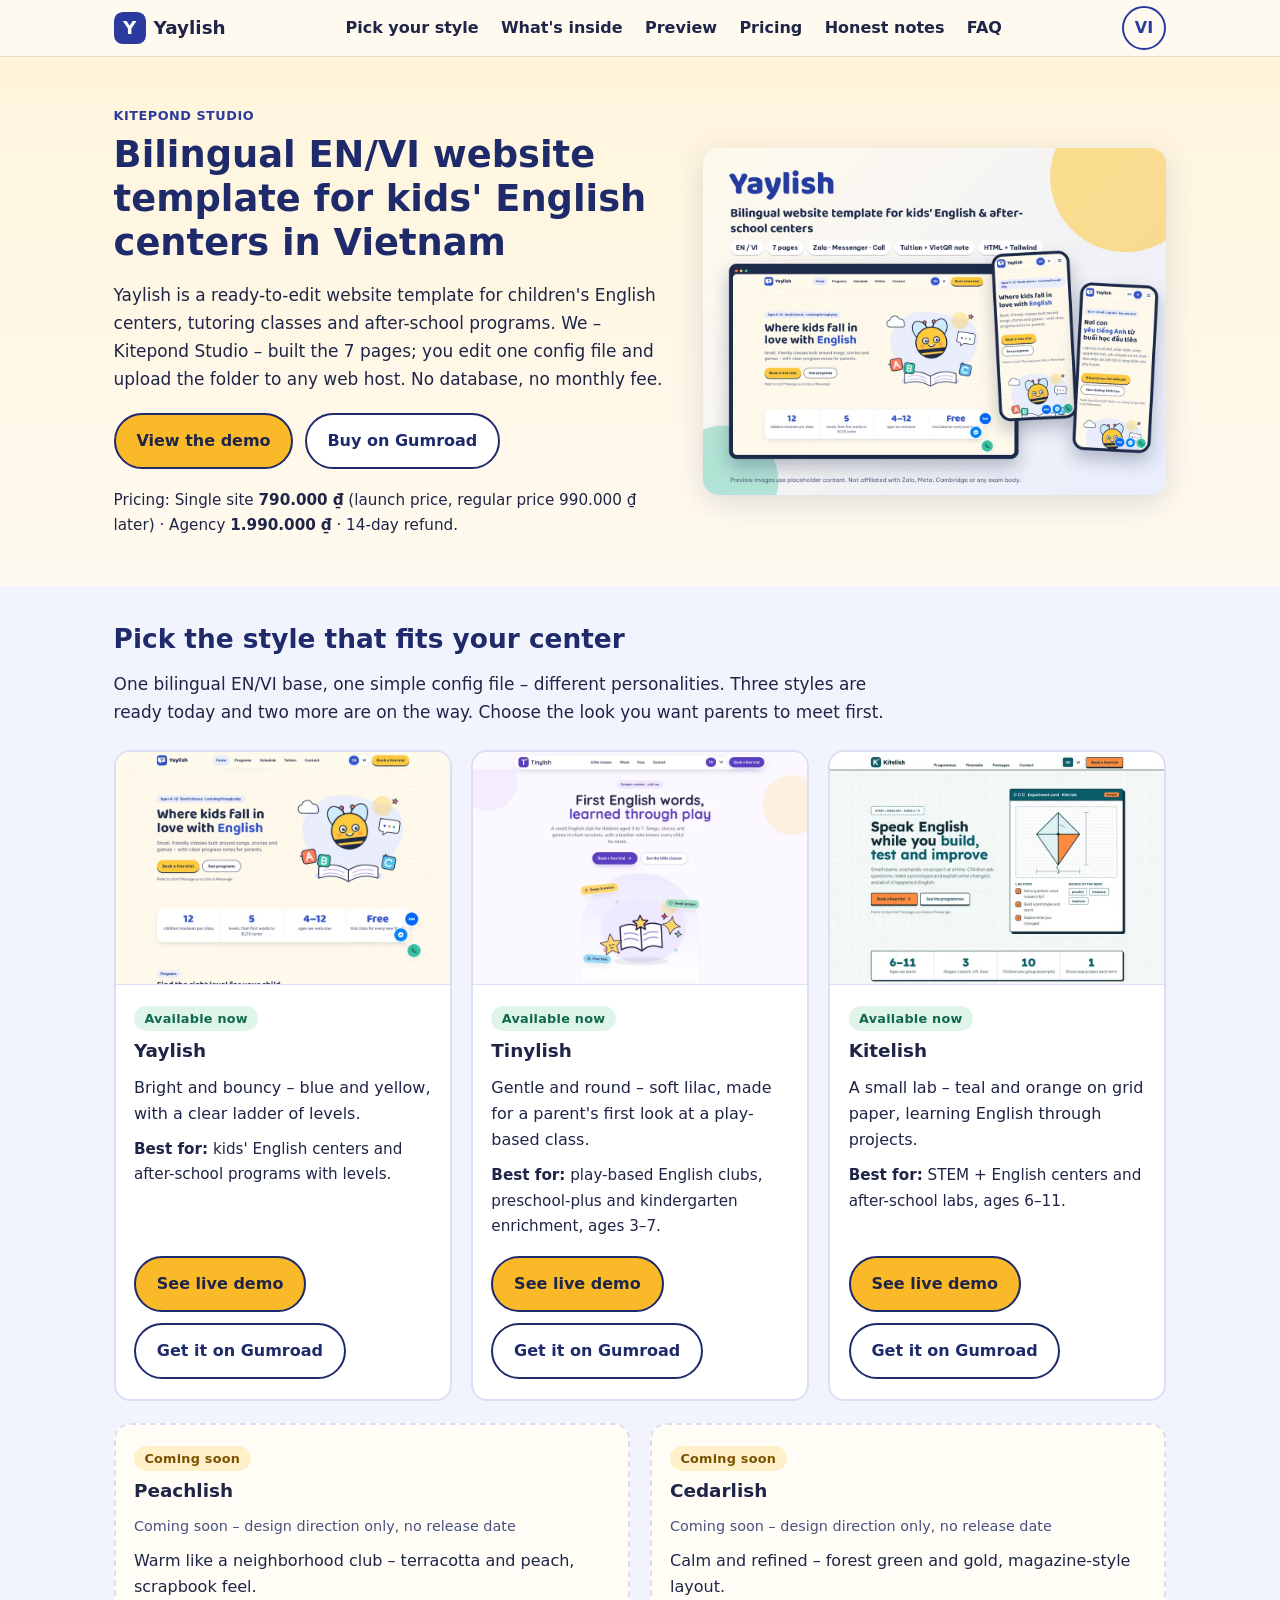
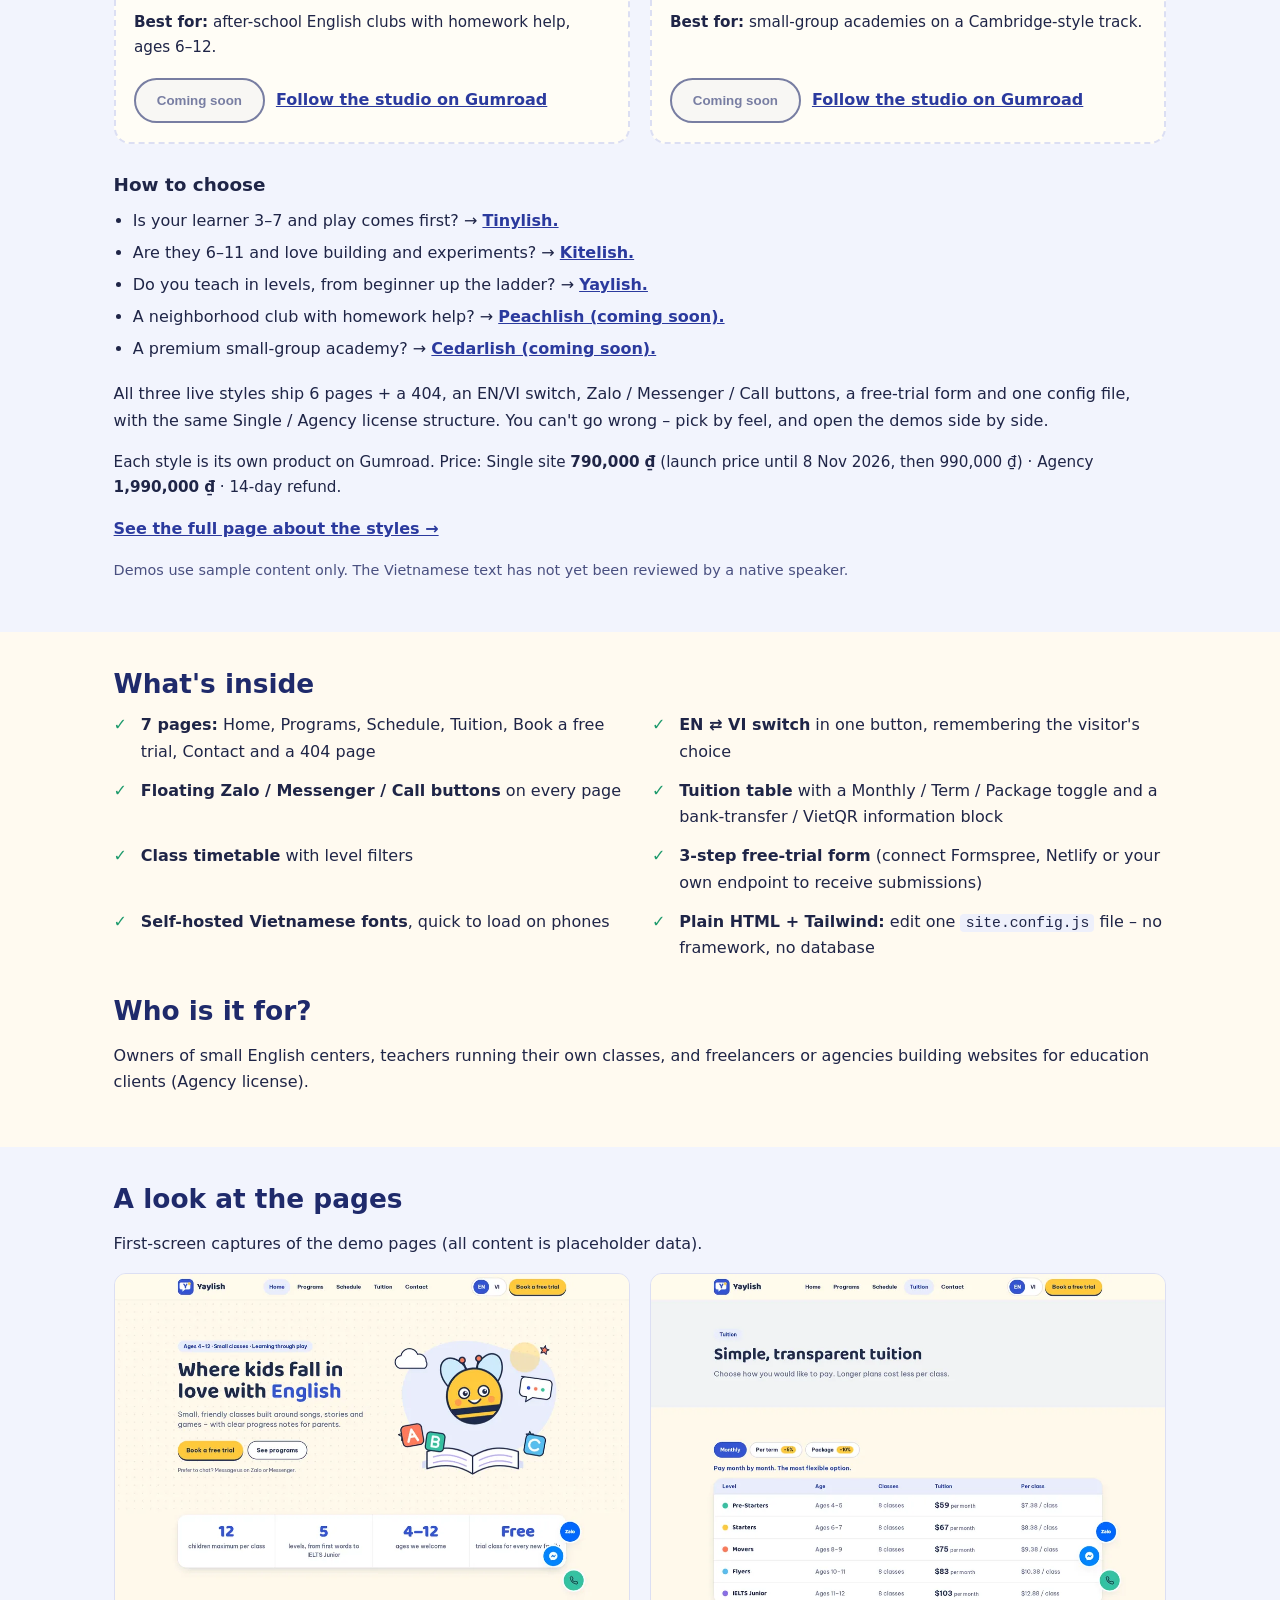
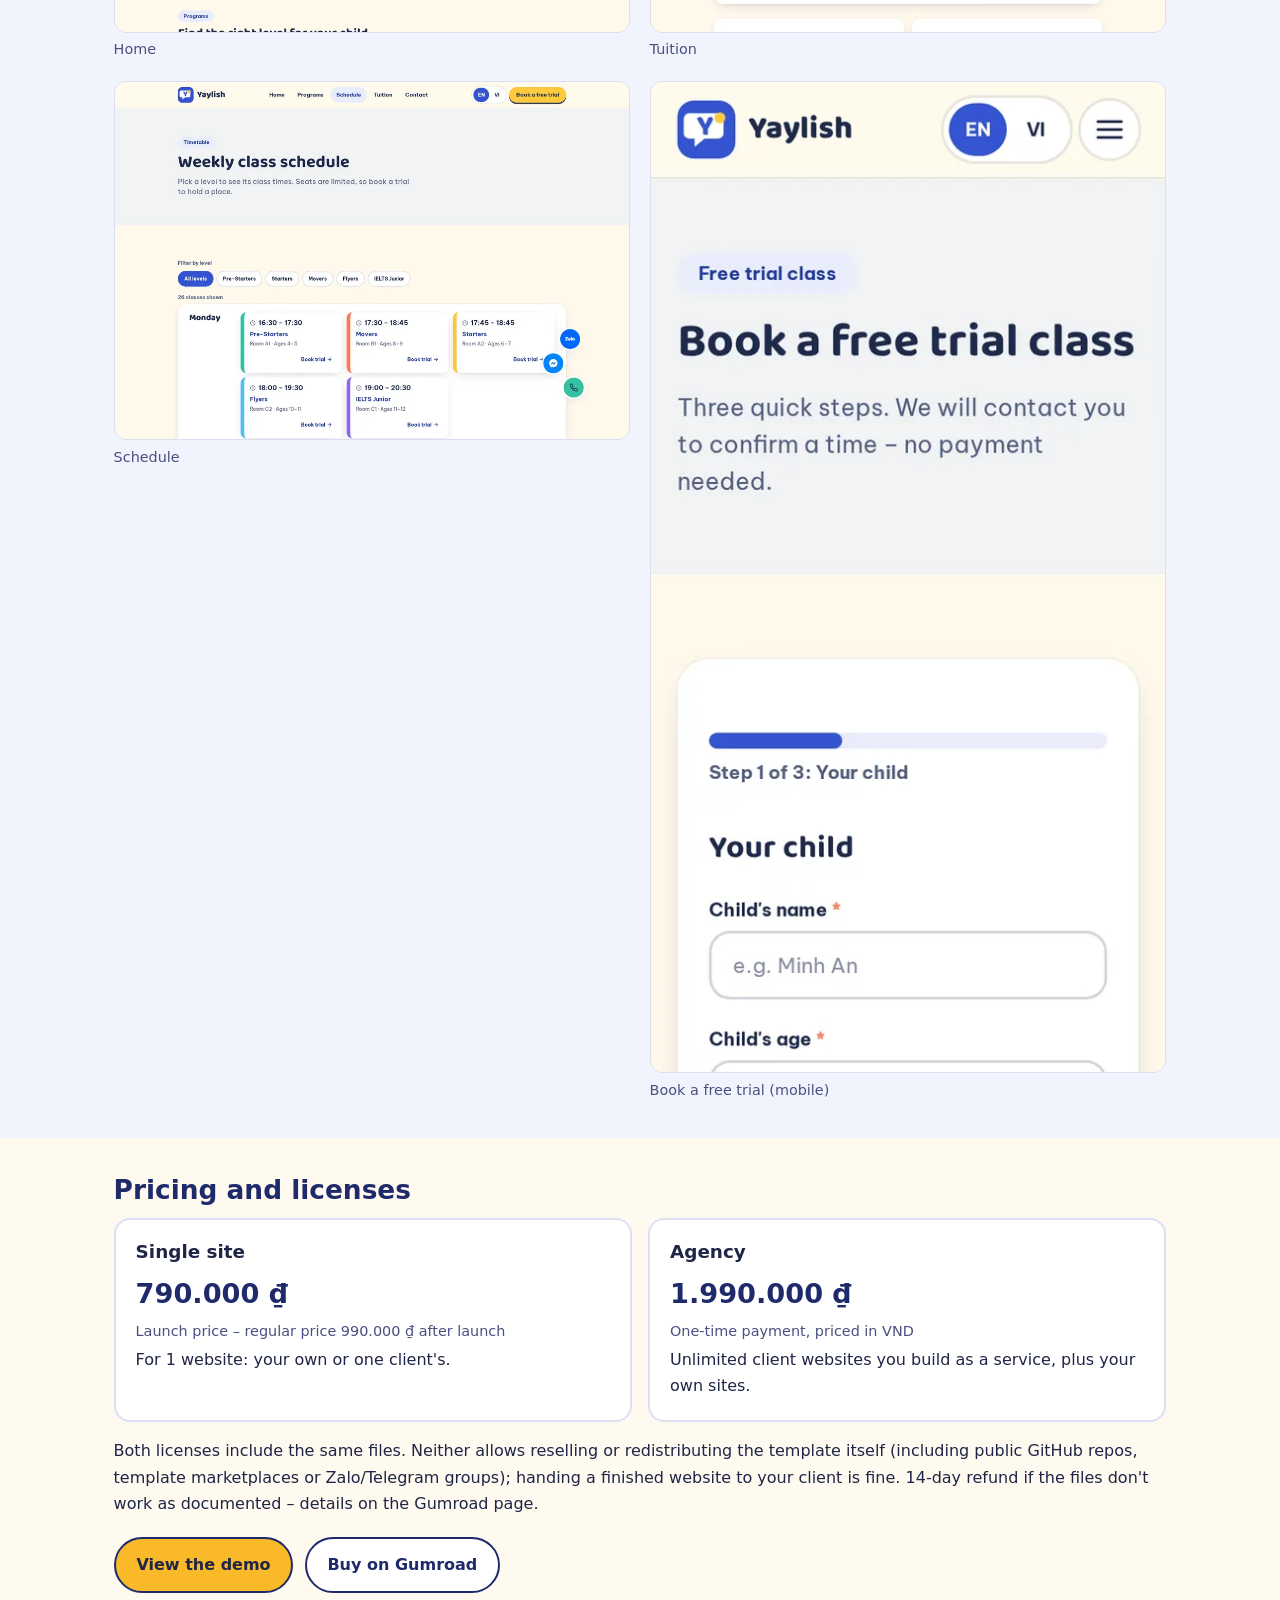
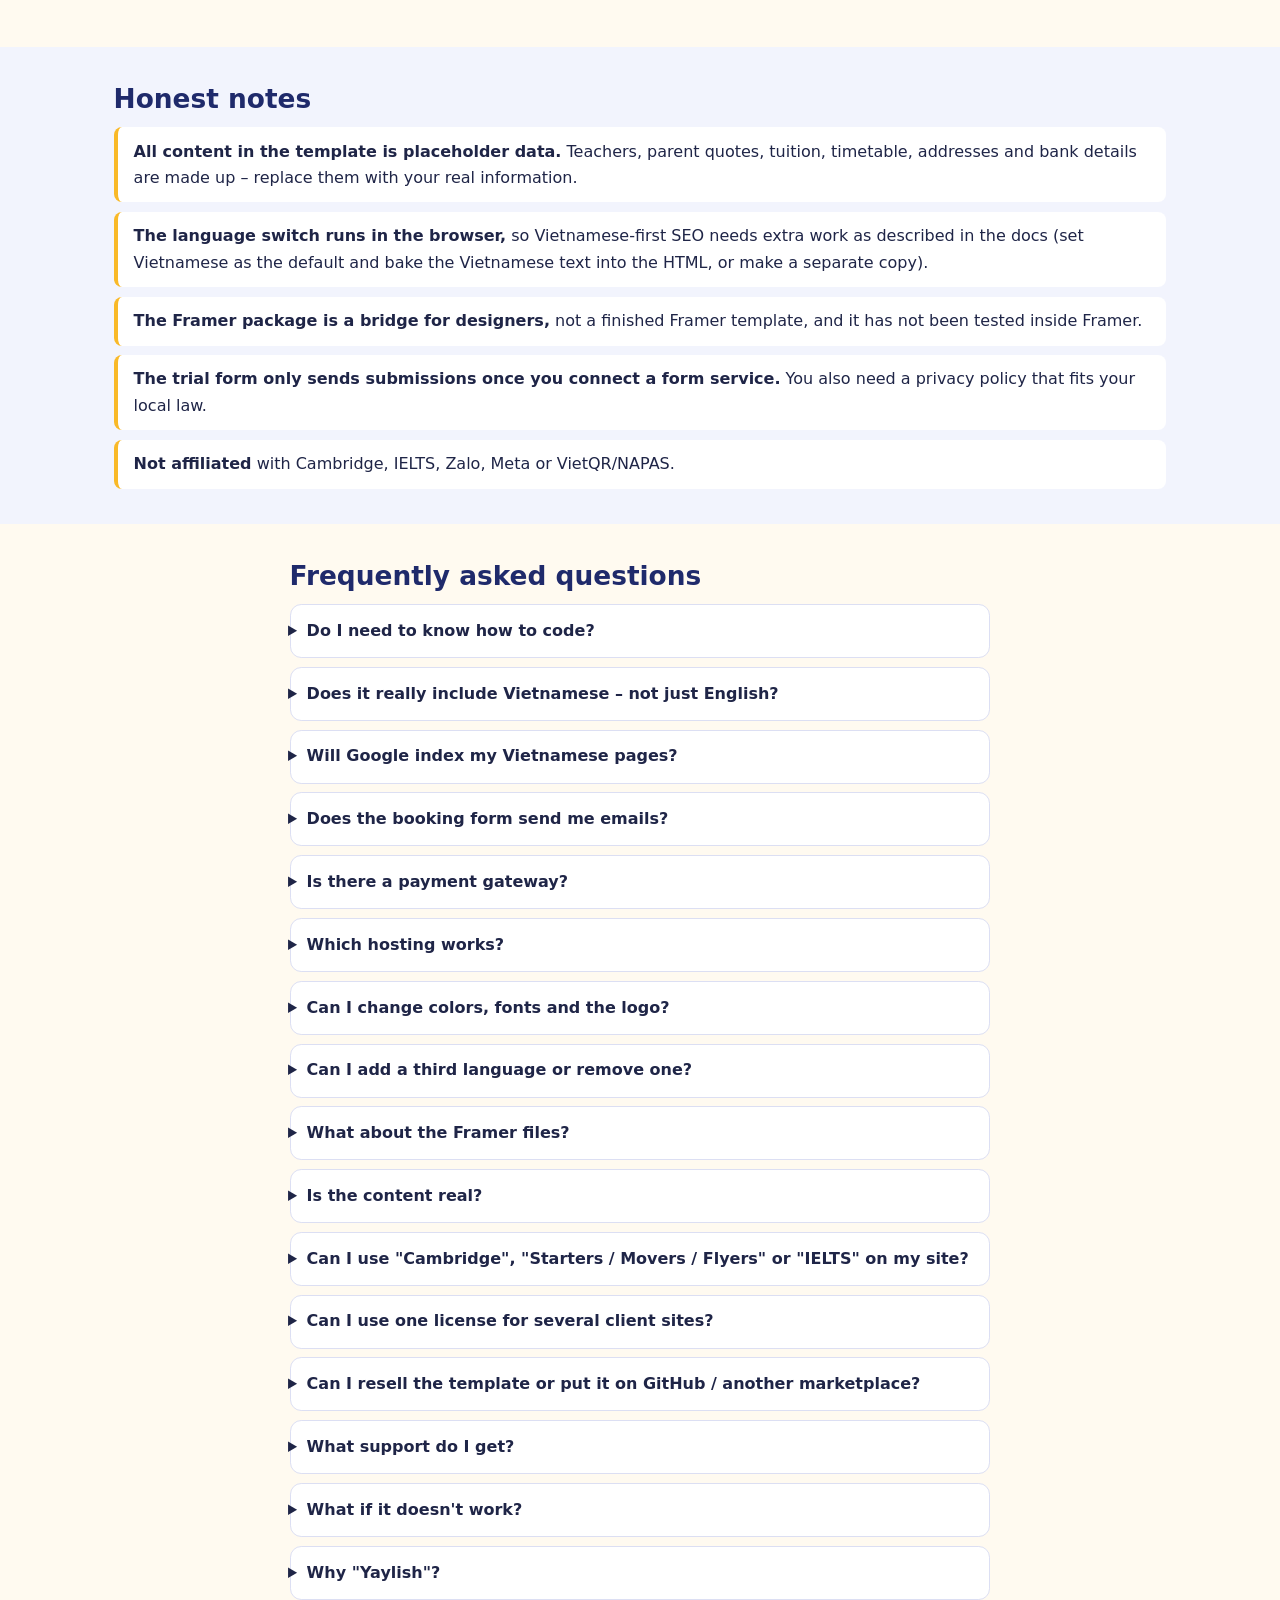
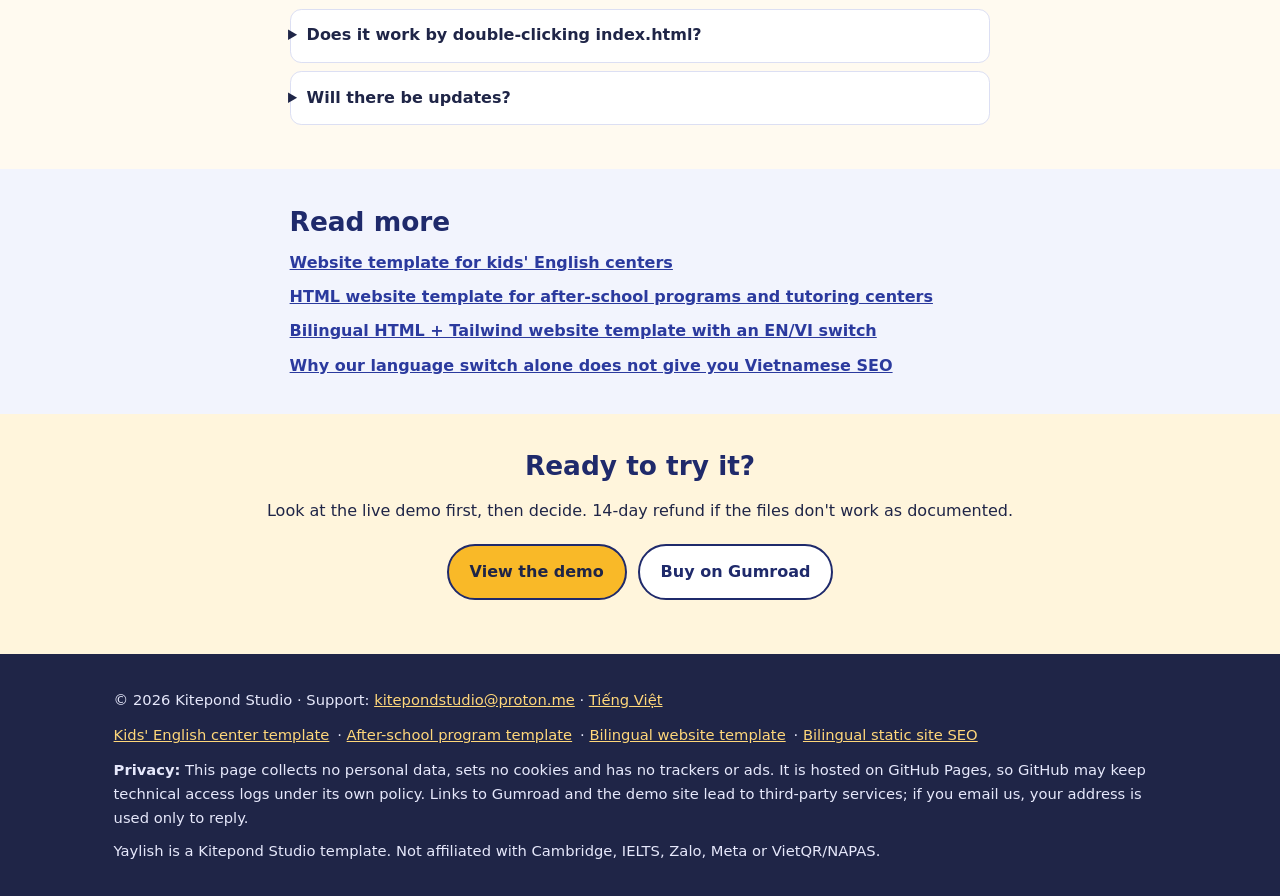
==== commit d9aabd22: "Add 'Pick your style' catalog: home sections (VI/EN), dedicated catalog pages, ItemList JSON-LD, sit" ====
--- a/en/index.html
+++ b/en/index.html
@@ -68,7 +68,7 @@
 <header class="top">
 <div class="wrap bar">
 <a class="brand" href="/en/"><span class="logo" aria-hidden="true">Y</span> Yaylish</a>
-<nav aria-label="Main navigation"><a href="#features">What&#x27;s inside</a><a href="#preview">Preview</a><a href="#pricing">Pricing</a><a href="#notes">Honest notes</a><a href="#faq">FAQ</a></nav>
+<nav aria-label="Main navigation"><a href="#styles">Pick your style</a><a href="#features">What&#x27;s inside</a><a href="#preview">Preview</a><a href="#pricing">Pricing</a><a href="#notes">Honest notes</a><a href="#faq">FAQ</a></nav>
 <a class="lang" href="/" hreflang="vi" lang="vi" aria-label="Xem trang này bằng tiếng Việt">VI</a>
 </div>
 </header>
@@ -88,6 +88,27 @@
 <img class="hero-img" src="/img/hero.webp" width="1200" height="900" fetchpriority="high" decoding="async" alt="Yaylish website template shown on a desktop and two phones: a bilingual English/Vietnamese home page for a kids&#x27; English center">
 </div>
 </section>
+<!-- catalog:start -->
+<section id="styles" class="sec alt catalog">
+<div class="wrap">
+<h2>Pick the style that fits your center</h2>
+<p class="lead">One bilingual EN/VI base, one simple config file – different personalities. Three styles are ready today and two more are on the way. Choose the look you want parents to meet first.</p>
+<div class="styles">
+<article class="style-card" id="style-yaylish"><img src="/img/catalog-yaylish-en.webp" width="800" height="556" loading="lazy" decoding="async" alt="Yaylish demo home page: blue and yellow design with a free-trial button and key figures"><div class="style-body"><p class="badge">Available now</p><h3>Yaylish</h3><p>Bright and bouncy – blue and yellow, with a clear ladder of levels.</p><p class="fit"><strong>Best for:</strong> kids&#x27; English centers and after-school programs with levels.</p><p class="cta"><a class="btn primary" href="https://kitepond.github.io/yaylish-demo/" rel="noopener">See live demo</a><a class="btn" href="https://kitepond.gumroad.com/l/yaylish?utm_source=kitepond-site&amp;utm_medium=landing&amp;utm_campaign=launch-2026&amp;utm_content=catalog-yaylish" rel="noopener">Get it on Gumroad</a></p></div></article>
+<article class="style-card" id="style-tinylish"><img src="/img/catalog-tinylish-en.webp" width="800" height="556" loading="lazy" decoding="async" alt="Tinylish demo home page: soft lilac design with a large headline and a free-trial button"><div class="style-body"><p class="badge">Available now</p><h3>Tinylish</h3><p>Gentle and round – soft lilac, made for a parent&#x27;s first look at a play-based class.</p><p class="fit"><strong>Best for:</strong> play-based English clubs, preschool-plus and kindergarten enrichment, ages 3–7.</p><p class="cta"><a class="btn primary" href="https://kitepond.github.io/tinylish-demo/" rel="noopener">See live demo</a><a class="btn" href="https://kitepond.gumroad.com/l/tinylish?utm_source=kitepond-site&amp;utm_medium=landing&amp;utm_campaign=launch-2026&amp;utm_content=catalog-tinylish" rel="noopener">Get it on Gumroad</a></p></div></article>
+<article class="style-card" id="style-kitelish"><img src="/img/catalog-kitelish-en.webp" width="800" height="556" loading="lazy" decoding="async" alt="Kitelish demo home page: teal and orange design on grid paper with an experiment diagram"><div class="style-body"><p class="badge">Available now</p><h3>Kitelish</h3><p>A small lab – teal and orange on grid paper, learning English through projects.</p><p class="fit"><strong>Best for:</strong> STEM + English centers and after-school labs, ages 6–11.</p><p class="cta"><a class="btn primary" href="https://kitepond.github.io/kitelish-demo/" rel="noopener">See live demo</a><a class="btn" href="https://kitepond.gumroad.com/l/kitelish?utm_source=kitepond-site&amp;utm_medium=landing&amp;utm_campaign=launch-2026&amp;utm_content=catalog-kitelish" rel="noopener">Get it on Gumroad</a></p></div></article>
+</div><div class="styles soon">
+<article class="style-card is-soon" id="style-peachlish"><div class="style-body"><p class="badge soon">Coming soon</p><h3>Peachlish</h3><p class="small">Coming soon – design direction only, no release date</p><p>Warm like a neighborhood club – terracotta and peach, scrapbook feel.</p><p class="fit"><strong>Best for:</strong> after-school English clubs with homework help, ages 6–12.</p><p class="cta"><button type="button" class="btn" disabled>Coming soon</button><a class="textlink" href="https://kitepond.gumroad.com?utm_source=kitepond-site&amp;utm_medium=landing&amp;utm_campaign=launch-2026&amp;utm_content=catalog-peachlish" rel="noopener">Follow the studio on Gumroad</a></p></div></article>
+<article class="style-card is-soon" id="style-cedarlish"><div class="style-body"><p class="badge soon">Coming soon</p><h3>Cedarlish</h3><p class="small">Coming soon – design direction only, no release date</p><p>Calm and refined – forest green and gold, magazine-style layout.</p><p class="fit"><strong>Best for:</strong> small-group academies on a Cambridge-style track.</p><p class="cta"><button type="button" class="btn" disabled>Coming soon</button><a class="textlink" href="https://kitepond.gumroad.com?utm_source=kitepond-site&amp;utm_medium=landing&amp;utm_campaign=launch-2026&amp;utm_content=catalog-cedarlish" rel="noopener">Follow the studio on Gumroad</a></p></div></article>
+</div>
+<h3 class="choose-h">How to choose</h3><ul class="choose"><li>Is your learner 3–7 and play comes first? → <a href="#style-tinylish"><strong>Tinylish.</strong></a></li><li>Are they 6–11 and love building and experiments? → <a href="#style-kitelish"><strong>Kitelish.</strong></a></li><li>Do you teach in levels, from beginner up the ladder? → <a href="#style-yaylish"><strong>Yaylish.</strong></a></li><li>A neighborhood club with homework help? → <a href="#style-peachlish"><strong>Peachlish (coming soon).</strong></a></li><li>A premium small-group academy? → <a href="#style-cedarlish"><strong>Cedarlish (coming soon).</strong></a></li></ul>
+<p>All three live styles ship 6 pages + a 404, an EN/VI switch, Zalo / Messenger / Call buttons, a free-trial form and one config file, with the same Single / Agency license structure. You can&#x27;t go wrong – pick by feel, and open the demos side by side.</p>
+<p class="priceline">Each style is its own product on Gumroad. Price: Single site <strong>790,000 ₫</strong> (launch price until 8 Nov 2026, then 990,000 ₫) · Agency <strong>1,990,000 ₫</strong> · 14-day refund.</p>
+<p><a href="/en/kids-english-center-templates/"><strong>See the full page about the styles →</strong></a></p>
+<p class="small">Demos use sample content only. The Vietnamese text has not yet been reviewed by a native speaker.</p>
+</div>
+</section>
+<!-- catalog:end -->
 <section id="features" class="sec">
 <div class="wrap">
 <h2>What&#x27;s inside</h2>
--- a/style.css
+++ b/style.css
@@ -88,3 +88,29 @@
 .related a{font-weight:700}
 .foot-links{line-height:2}
 .foot-links a{margin-right:.2rem}
+.catalog .lead{max-width:50rem}
+.styles{display:grid;gap:1.2rem;margin:1.4rem 0}
+.styles.soon{margin-top:0}
+.style-card{background:#fff;border:2px solid #dcdff3;border-radius:1rem;overflow:hidden;display:flex;flex-direction:column;scroll-margin-top:4.5rem}
+.style-card img{width:100%;height:auto;border-bottom:1px solid #dcdff3;background:#f2f4fd}
+.style-body{padding:1rem 1.15rem 1.2rem;display:flex;flex-direction:column;flex:1}
+.style-body p{margin:.3rem 0}
+.style-body .cta{margin:auto 0 0;padding-top:.8rem}
+.style-body .fit{font-size:.95rem}
+.badge{display:inline-block;align-self:flex-start;margin:0 0 .35rem;padding:.12rem .65rem;border-radius:999px;background:#dff5ea;color:#12684a;font-size:.8rem;font-weight:700;letter-spacing:.02em}
+.badge.soon{background:#fff0c9;color:#7a5200}
+.style-card.is-soon{border-style:dashed;background:#fffdf6}
+.btn[disabled]{opacity:.6;cursor:not-allowed;background:#f4f4f4}
+.textlink{font-weight:600;align-self:center}
+.choose-h{margin:1.6rem 0 .5rem}
+.choose{margin:0 0 1.2rem;padding-left:1.2rem}
+.choose li{margin:.35rem 0}
+@media (min-width:48rem){
+ .styles.soon{grid-template-columns:repeat(2,1fr)}
+}
+@media (min-width:64rem){
+ .styles:not(.soon){grid-template-columns:repeat(3,1fr)}
+}
+.prose.wide{max-width:68rem}
+.prose.wide>p,.prose.wide>ul,.prose.wide>ol,.prose.wide>h2,.prose.wide>h3{max-width:50rem}
+.prose.wide>.styles{max-width:none}
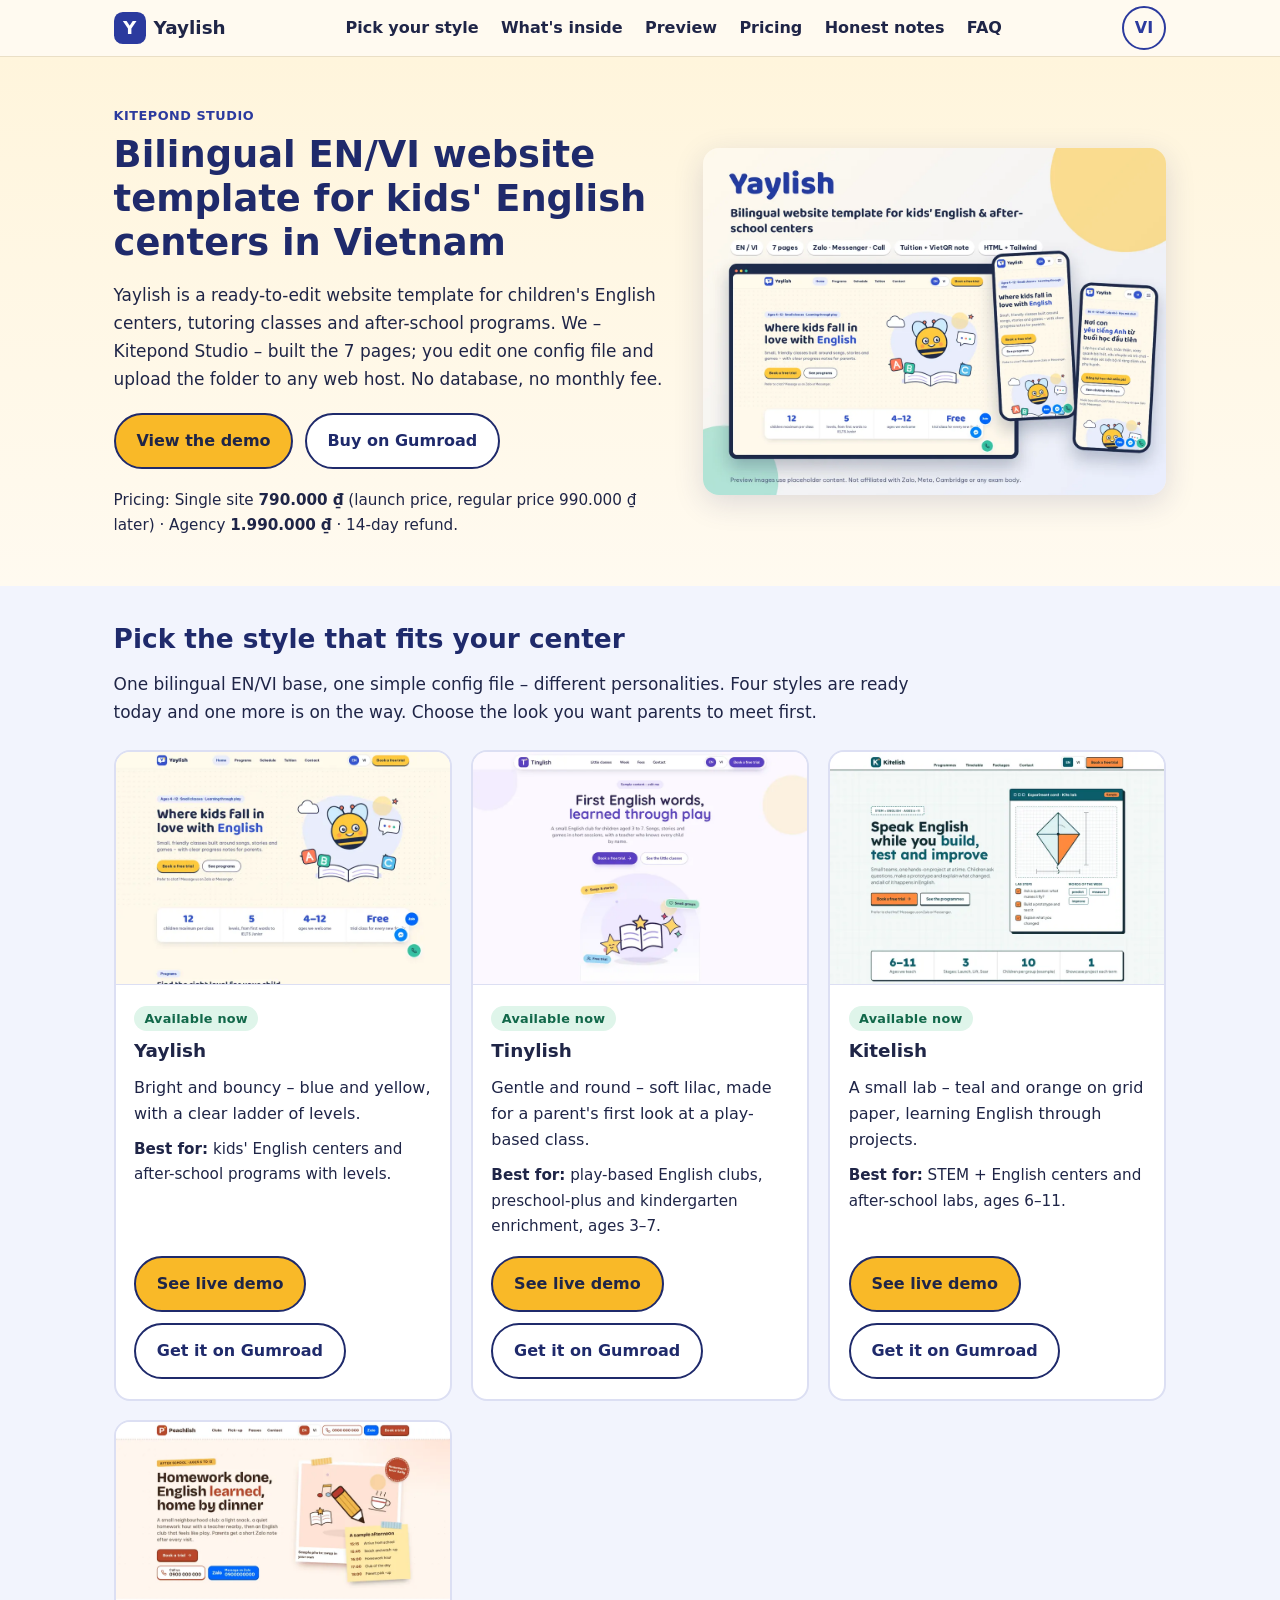
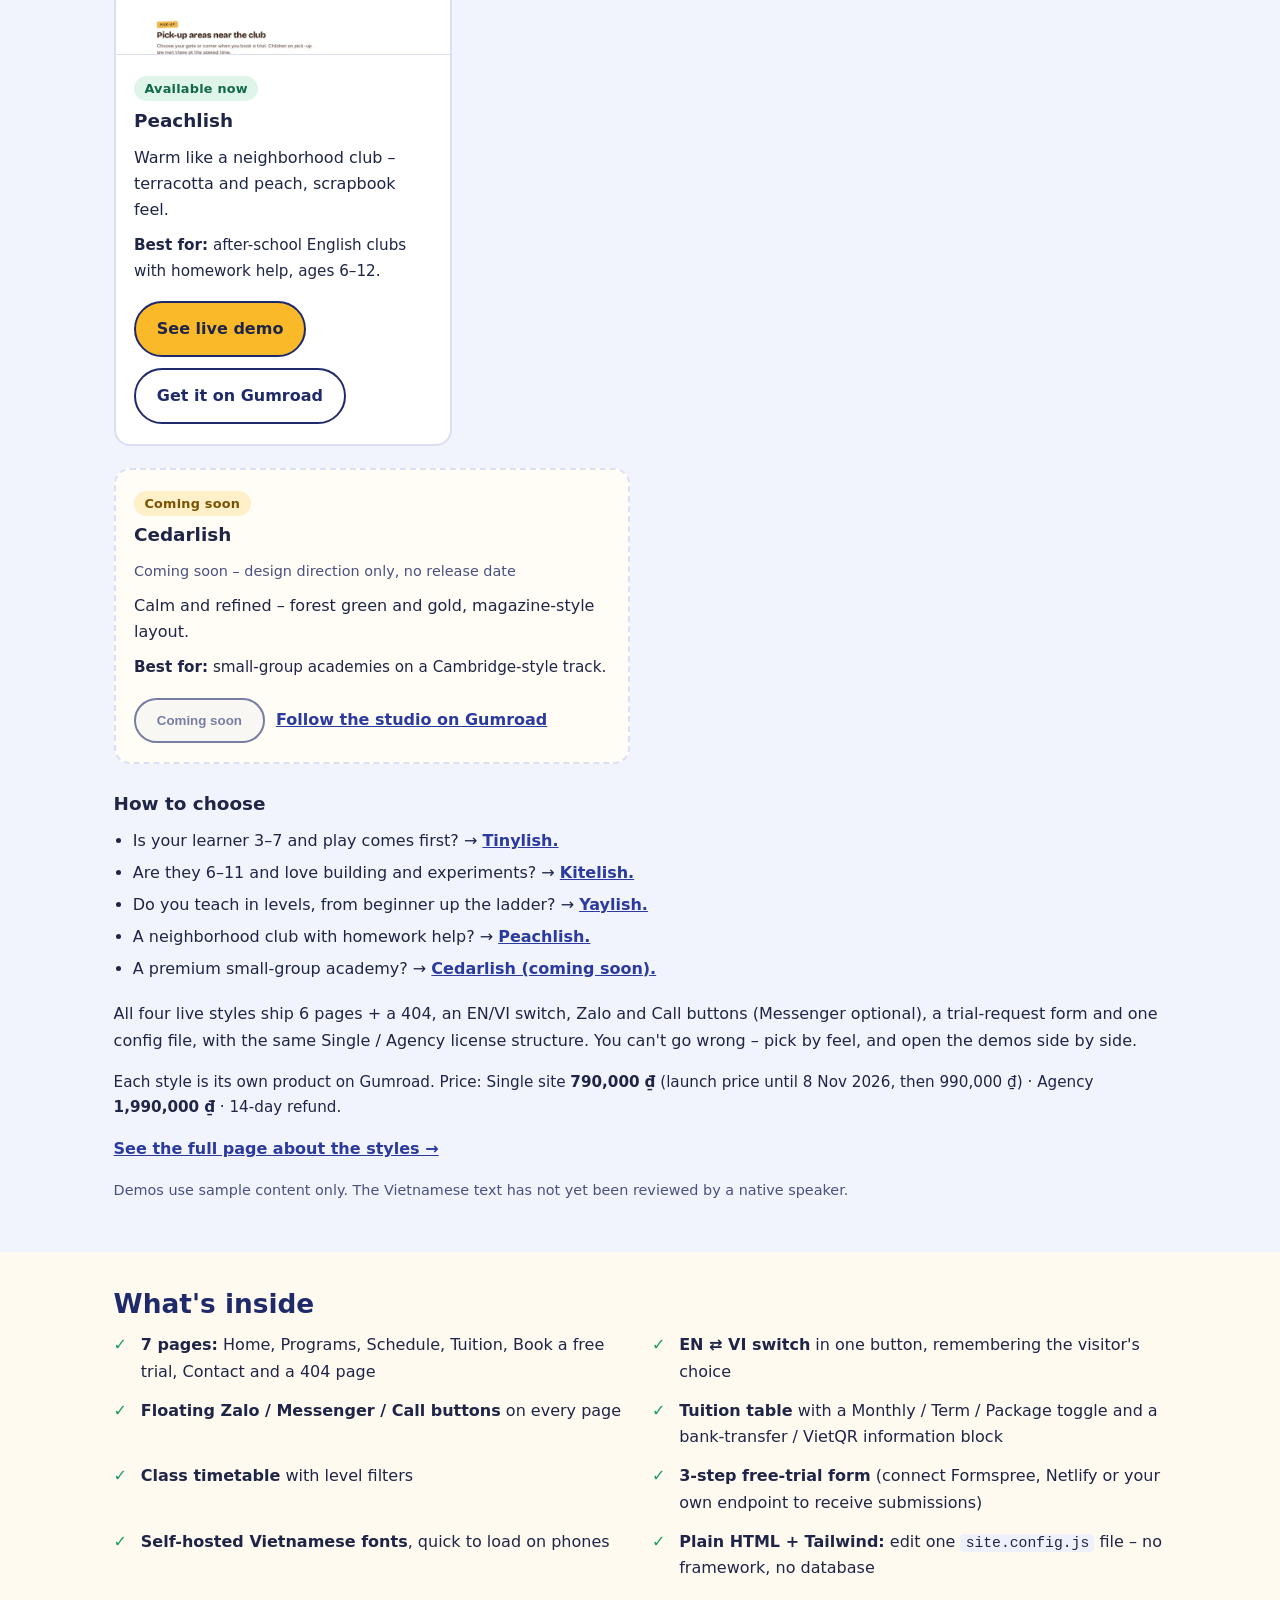
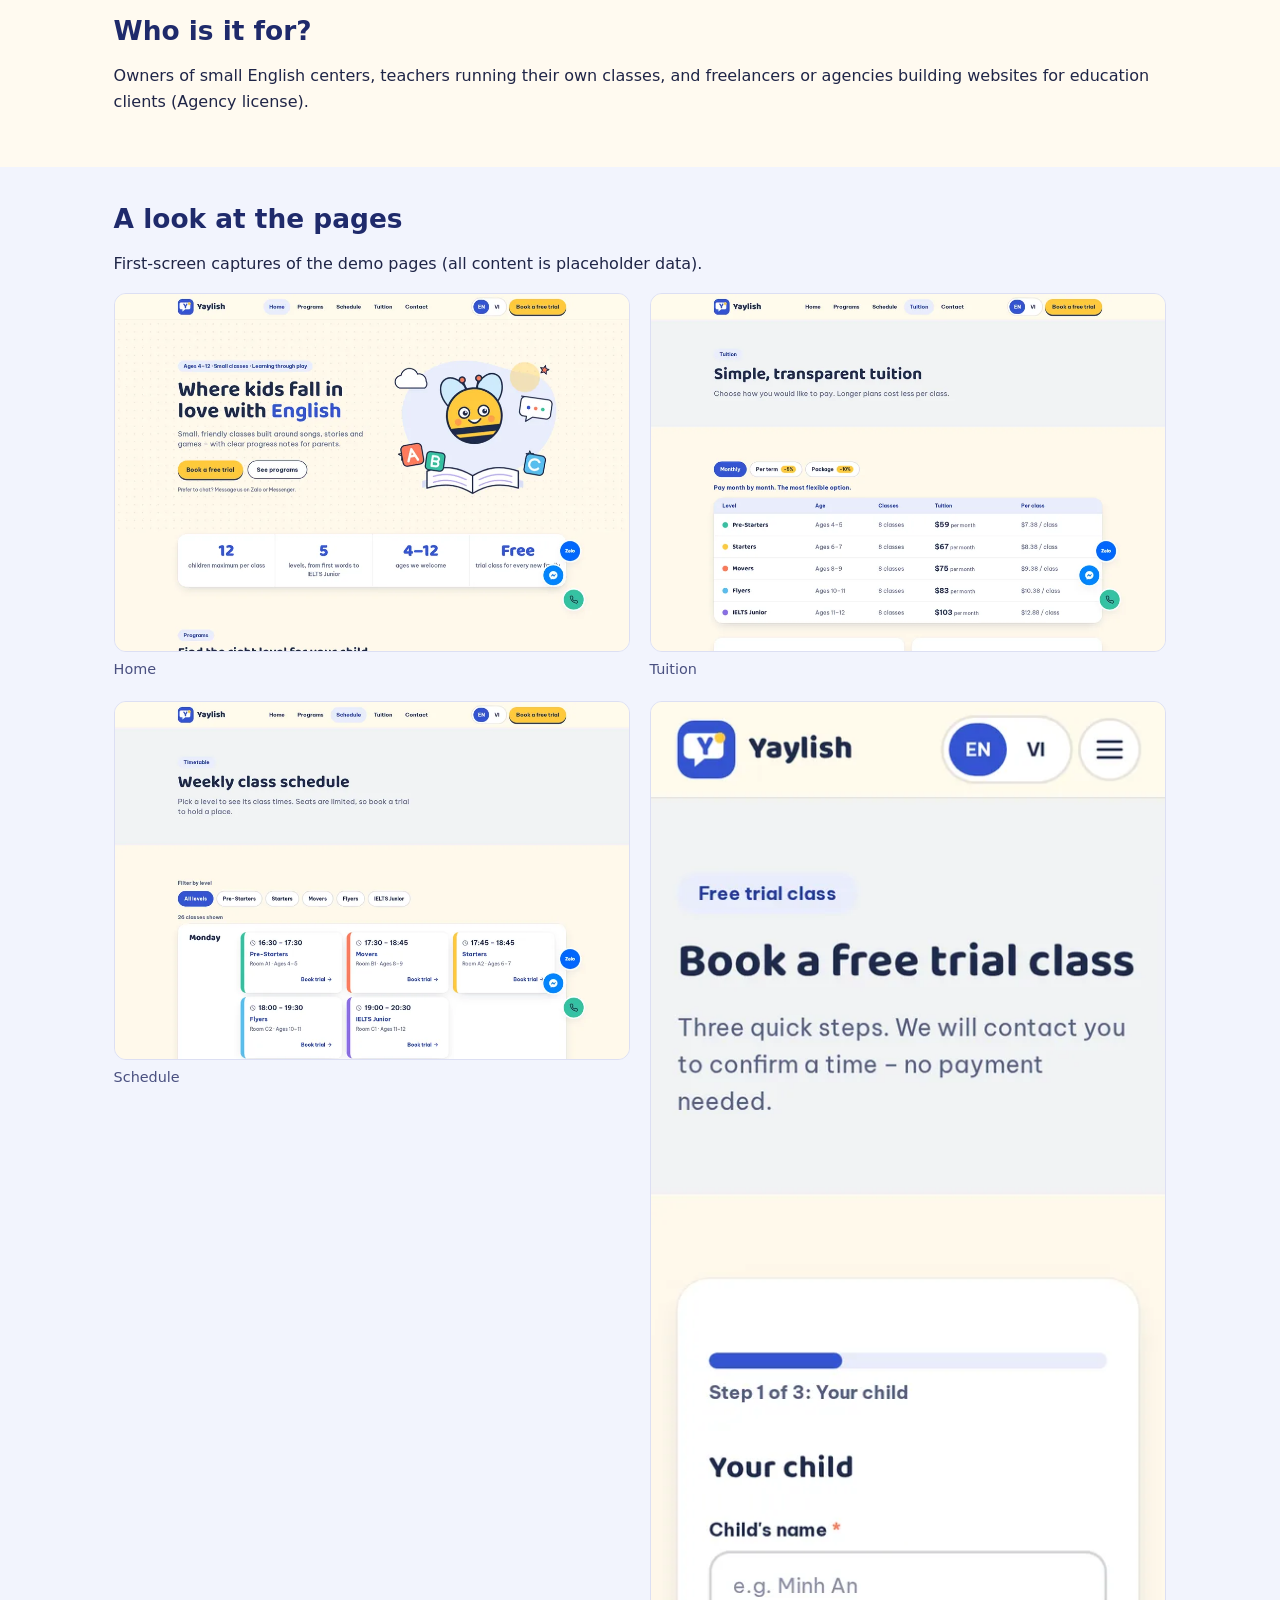
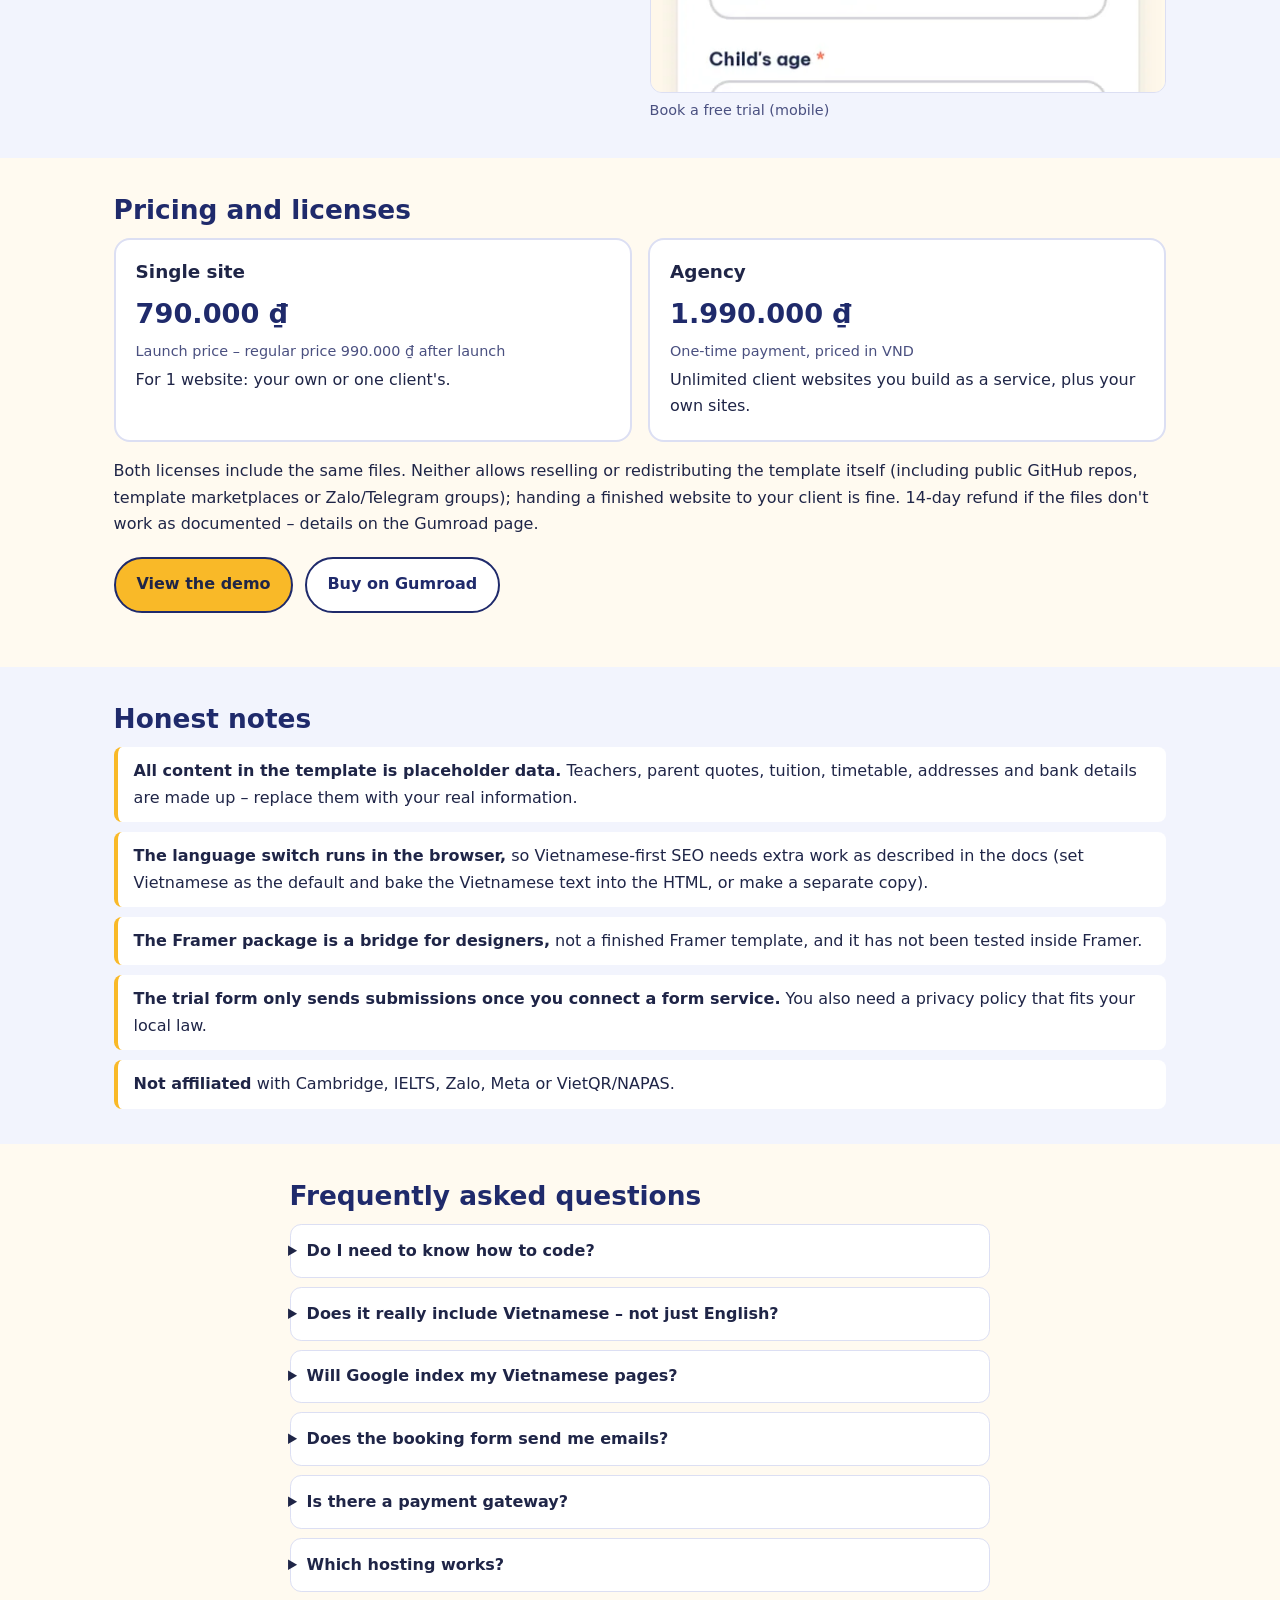
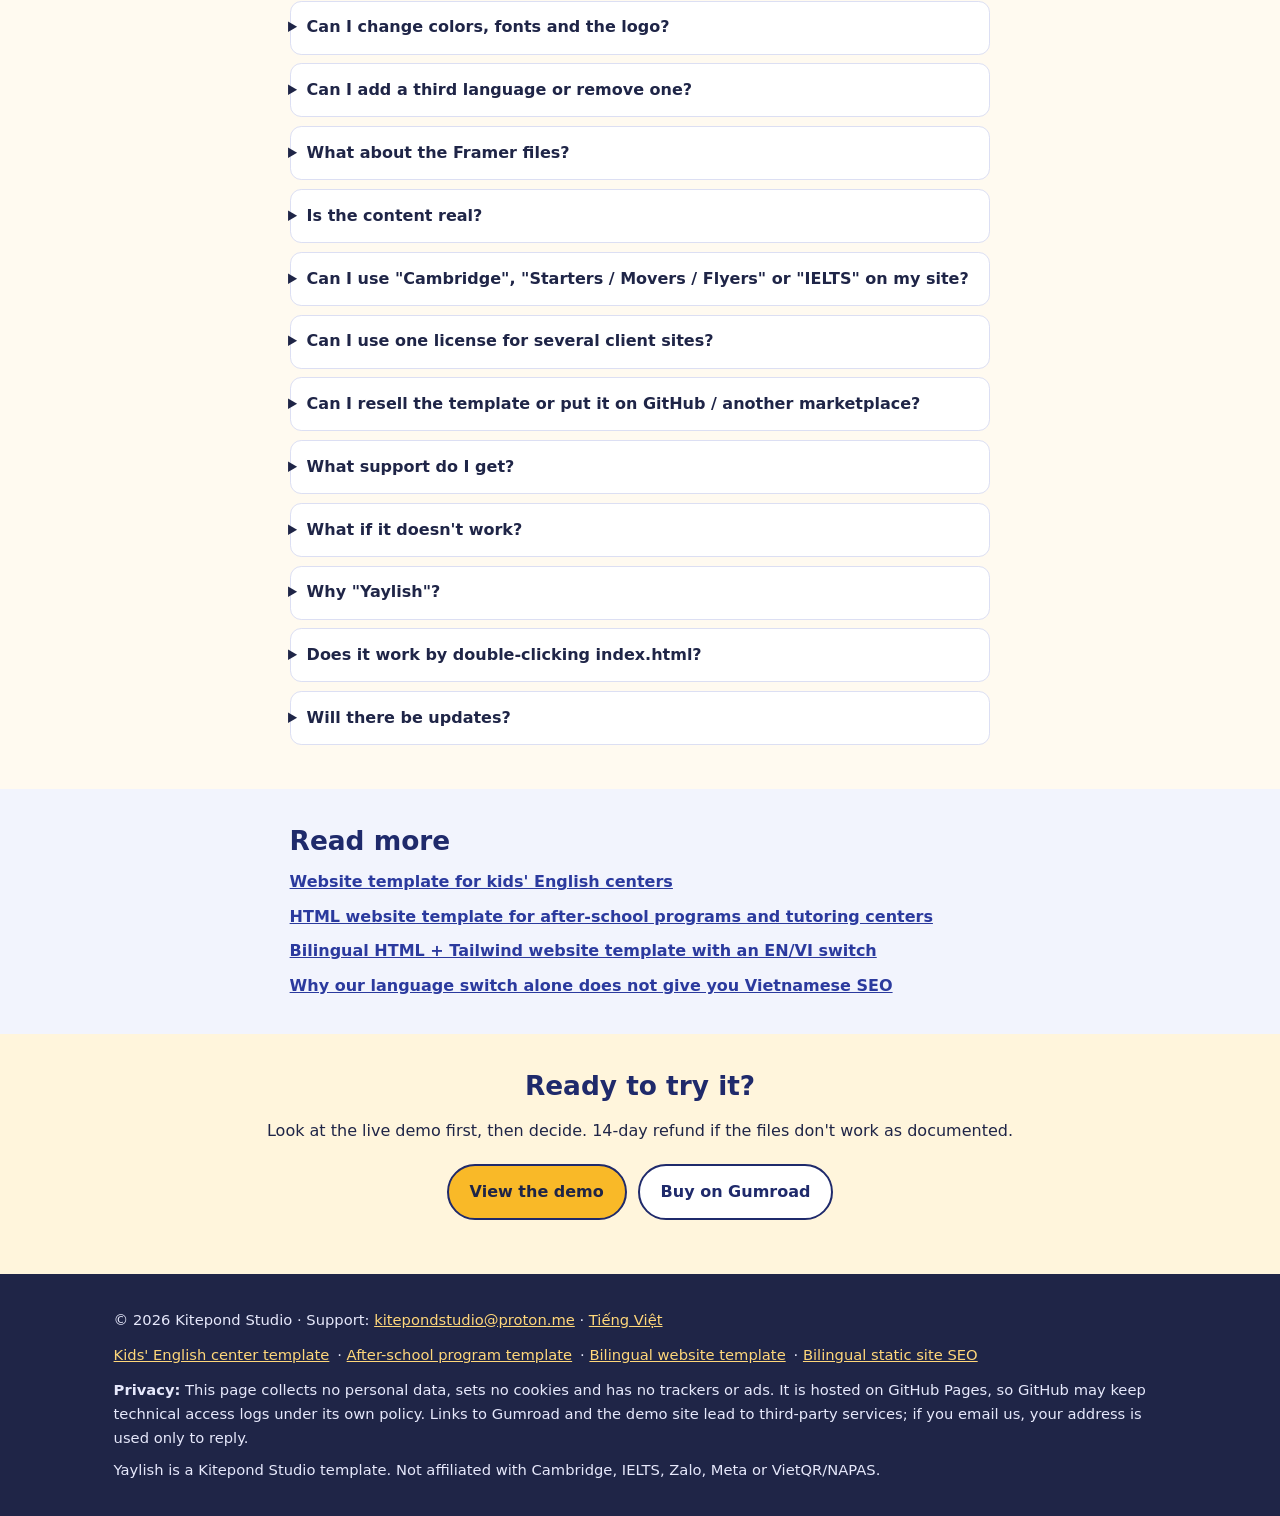
==== commit 3856b5f1: "Catalog: Peachlish is live (demo + Gumroad), four ready / one coming, ItemList JSON-LD, preview imag" ====
--- a/en/index.html
+++ b/en/index.html
@@ -92,17 +92,17 @@
 <section id="styles" class="sec alt catalog">
 <div class="wrap">
 <h2>Pick the style that fits your center</h2>
-<p class="lead">One bilingual EN/VI base, one simple config file – different personalities. Three styles are ready today and two more are on the way. Choose the look you want parents to meet first.</p>
+<p class="lead">One bilingual EN/VI base, one simple config file – different personalities. Four styles are ready today and one more is on the way. Choose the look you want parents to meet first.</p>
 <div class="styles">
 <article class="style-card" id="style-yaylish"><img src="/img/catalog-yaylish-en.webp" width="800" height="556" loading="lazy" decoding="async" alt="Yaylish demo home page: blue and yellow design with a free-trial button and key figures"><div class="style-body"><p class="badge">Available now</p><h3>Yaylish</h3><p>Bright and bouncy – blue and yellow, with a clear ladder of levels.</p><p class="fit"><strong>Best for:</strong> kids&#x27; English centers and after-school programs with levels.</p><p class="cta"><a class="btn primary" href="https://kitepond.github.io/yaylish-demo/" rel="noopener">See live demo</a><a class="btn" href="https://kitepond.gumroad.com/l/yaylish?utm_source=kitepond-site&amp;utm_medium=landing&amp;utm_campaign=launch-2026&amp;utm_content=catalog-yaylish" rel="noopener">Get it on Gumroad</a></p></div></article>
 <article class="style-card" id="style-tinylish"><img src="/img/catalog-tinylish-en.webp" width="800" height="556" loading="lazy" decoding="async" alt="Tinylish demo home page: soft lilac design with a large headline and a free-trial button"><div class="style-body"><p class="badge">Available now</p><h3>Tinylish</h3><p>Gentle and round – soft lilac, made for a parent&#x27;s first look at a play-based class.</p><p class="fit"><strong>Best for:</strong> play-based English clubs, preschool-plus and kindergarten enrichment, ages 3–7.</p><p class="cta"><a class="btn primary" href="https://kitepond.github.io/tinylish-demo/" rel="noopener">See live demo</a><a class="btn" href="https://kitepond.gumroad.com/l/tinylish?utm_source=kitepond-site&amp;utm_medium=landing&amp;utm_campaign=launch-2026&amp;utm_content=catalog-tinylish" rel="noopener">Get it on Gumroad</a></p></div></article>
 <article class="style-card" id="style-kitelish"><img src="/img/catalog-kitelish-en.webp" width="800" height="556" loading="lazy" decoding="async" alt="Kitelish demo home page: teal and orange design on grid paper with an experiment diagram"><div class="style-body"><p class="badge">Available now</p><h3>Kitelish</h3><p>A small lab – teal and orange on grid paper, learning English through projects.</p><p class="fit"><strong>Best for:</strong> STEM + English centers and after-school labs, ages 6–11.</p><p class="cta"><a class="btn primary" href="https://kitepond.github.io/kitelish-demo/" rel="noopener">See live demo</a><a class="btn" href="https://kitepond.gumroad.com/l/kitelish?utm_source=kitepond-site&amp;utm_medium=landing&amp;utm_campaign=launch-2026&amp;utm_content=catalog-kitelish" rel="noopener">Get it on Gumroad</a></p></div></article>
+<article class="style-card" id="style-peachlish"><img src="/img/catalog-peachlish-en.webp" width="800" height="556" loading="lazy" decoding="async" alt="Peachlish demo home page: peach and terracotta scrapbook-style design with a sample afternoon schedule and Call, Zalo and trial buttons"><div class="style-body"><p class="badge">Available now</p><h3>Peachlish</h3><p>Warm like a neighborhood club – terracotta and peach, scrapbook feel.</p><p class="fit"><strong>Best for:</strong> after-school English clubs with homework help, ages 6–12.</p><p class="cta"><a class="btn primary" href="https://kitepond.github.io/peachlish-demo/" rel="noopener">See live demo</a><a class="btn" href="https://kitepond.gumroad.com/l/peachlish?utm_source=kitepond-site&amp;utm_medium=landing&amp;utm_campaign=launch-2026&amp;utm_content=catalog-peachlish" rel="noopener">Get it on Gumroad</a></p></div></article>
 </div><div class="styles soon">
-<article class="style-card is-soon" id="style-peachlish"><div class="style-body"><p class="badge soon">Coming soon</p><h3>Peachlish</h3><p class="small">Coming soon – design direction only, no release date</p><p>Warm like a neighborhood club – terracotta and peach, scrapbook feel.</p><p class="fit"><strong>Best for:</strong> after-school English clubs with homework help, ages 6–12.</p><p class="cta"><button type="button" class="btn" disabled>Coming soon</button><a class="textlink" href="https://kitepond.gumroad.com?utm_source=kitepond-site&amp;utm_medium=landing&amp;utm_campaign=launch-2026&amp;utm_content=catalog-peachlish" rel="noopener">Follow the studio on Gumroad</a></p></div></article>
 <article class="style-card is-soon" id="style-cedarlish"><div class="style-body"><p class="badge soon">Coming soon</p><h3>Cedarlish</h3><p class="small">Coming soon – design direction only, no release date</p><p>Calm and refined – forest green and gold, magazine-style layout.</p><p class="fit"><strong>Best for:</strong> small-group academies on a Cambridge-style track.</p><p class="cta"><button type="button" class="btn" disabled>Coming soon</button><a class="textlink" href="https://kitepond.gumroad.com?utm_source=kitepond-site&amp;utm_medium=landing&amp;utm_campaign=launch-2026&amp;utm_content=catalog-cedarlish" rel="noopener">Follow the studio on Gumroad</a></p></div></article>
 </div>
-<h3 class="choose-h">How to choose</h3><ul class="choose"><li>Is your learner 3–7 and play comes first? → <a href="#style-tinylish"><strong>Tinylish.</strong></a></li><li>Are they 6–11 and love building and experiments? → <a href="#style-kitelish"><strong>Kitelish.</strong></a></li><li>Do you teach in levels, from beginner up the ladder? → <a href="#style-yaylish"><strong>Yaylish.</strong></a></li><li>A neighborhood club with homework help? → <a href="#style-peachlish"><strong>Peachlish (coming soon).</strong></a></li><li>A premium small-group academy? → <a href="#style-cedarlish"><strong>Cedarlish (coming soon).</strong></a></li></ul>
-<p>All three live styles ship 6 pages + a 404, an EN/VI switch, Zalo / Messenger / Call buttons, a free-trial form and one config file, with the same Single / Agency license structure. You can&#x27;t go wrong – pick by feel, and open the demos side by side.</p>
+<h3 class="choose-h">How to choose</h3><ul class="choose"><li>Is your learner 3–7 and play comes first? → <a href="#style-tinylish"><strong>Tinylish.</strong></a></li><li>Are they 6–11 and love building and experiments? → <a href="#style-kitelish"><strong>Kitelish.</strong></a></li><li>Do you teach in levels, from beginner up the ladder? → <a href="#style-yaylish"><strong>Yaylish.</strong></a></li><li>A neighborhood club with homework help? → <a href="#style-peachlish"><strong>Peachlish.</strong></a></li><li>A premium small-group academy? → <a href="#style-cedarlish"><strong>Cedarlish (coming soon).</strong></a></li></ul>
+<p>All four live styles ship 6 pages + a 404, an EN/VI switch, Zalo and Call buttons (Messenger optional), a trial-request form and one config file, with the same Single / Agency license structure. You can&#x27;t go wrong – pick by feel, and open the demos side by side.</p>
 <p class="priceline">Each style is its own product on Gumroad. Price: Single site <strong>790,000 ₫</strong> (launch price until 8 Nov 2026, then 990,000 ₫) · Agency <strong>1,990,000 ₫</strong> · 14-day refund.</p>
 <p><a href="/en/kids-english-center-templates/"><strong>See the full page about the styles →</strong></a></p>
 <p class="small">Demos use sample content only. The Vietnamese text has not yet been reviewed by a native speaker.</p>
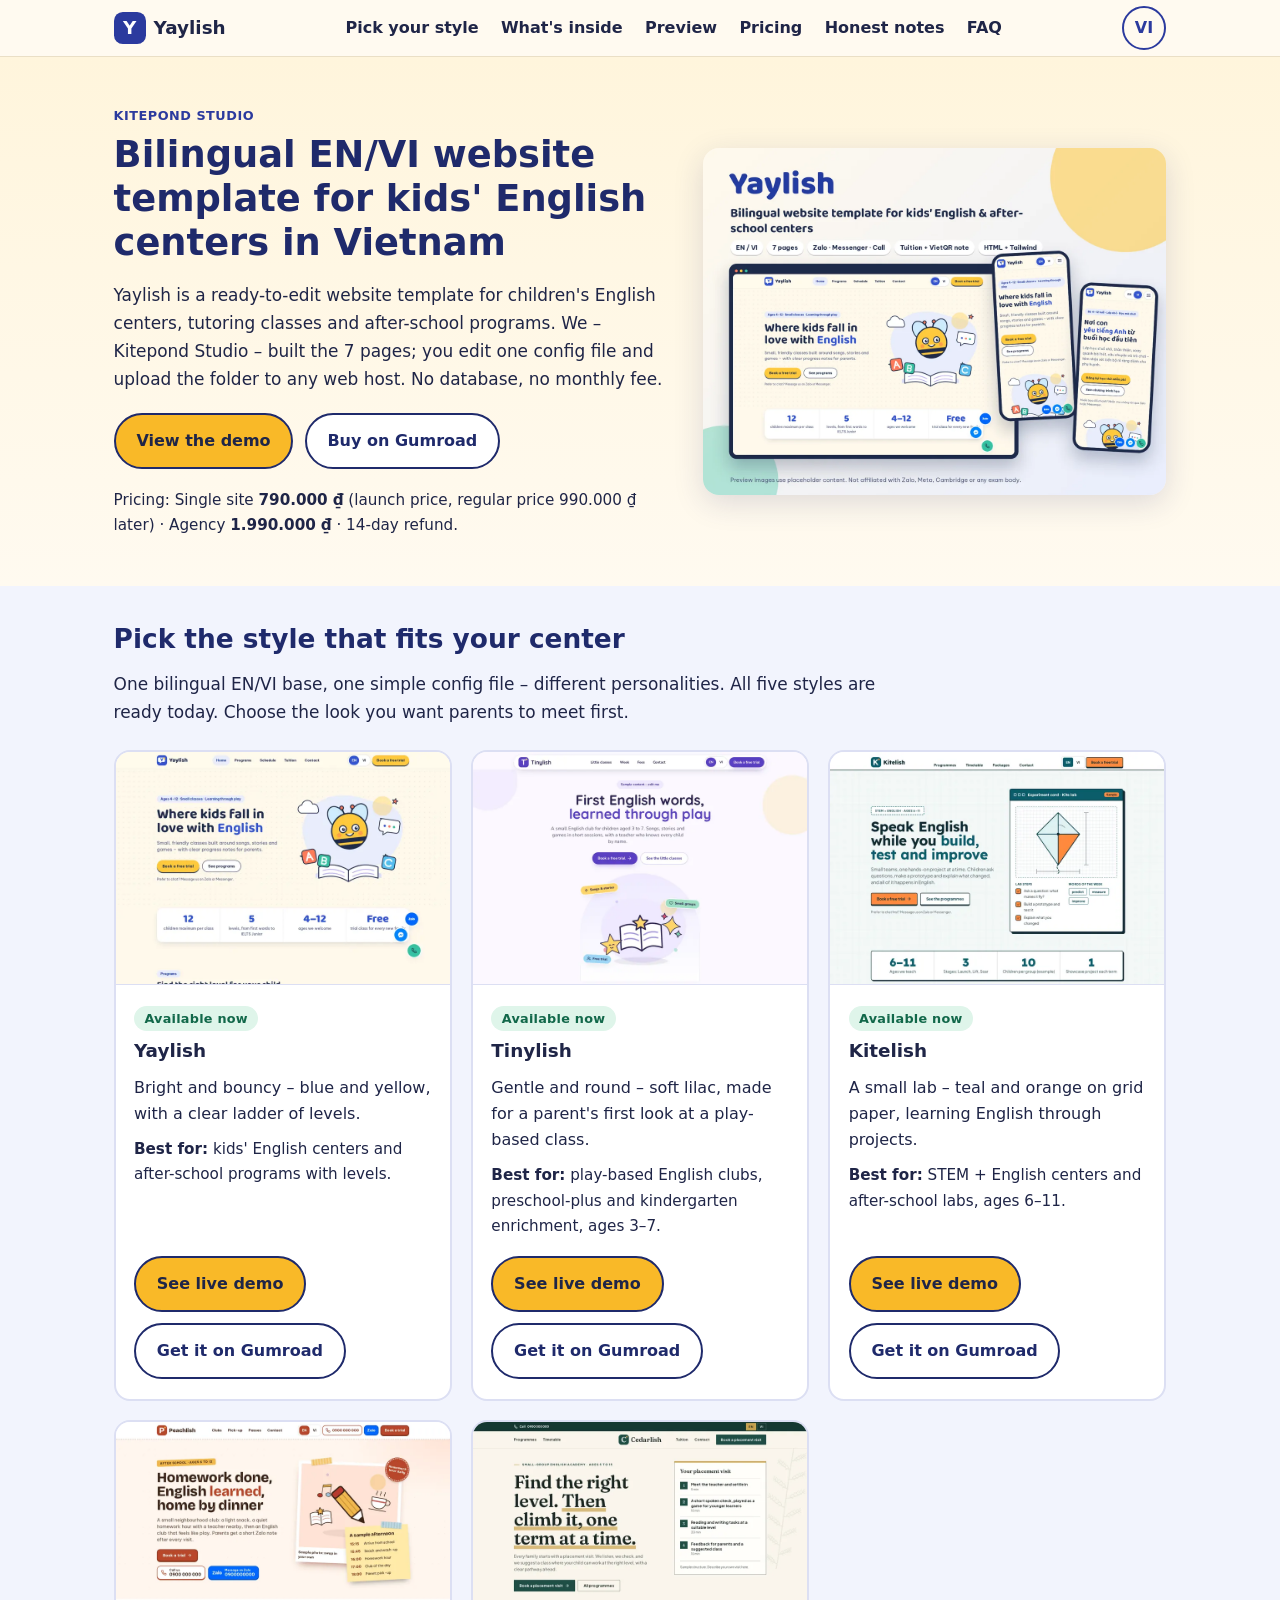
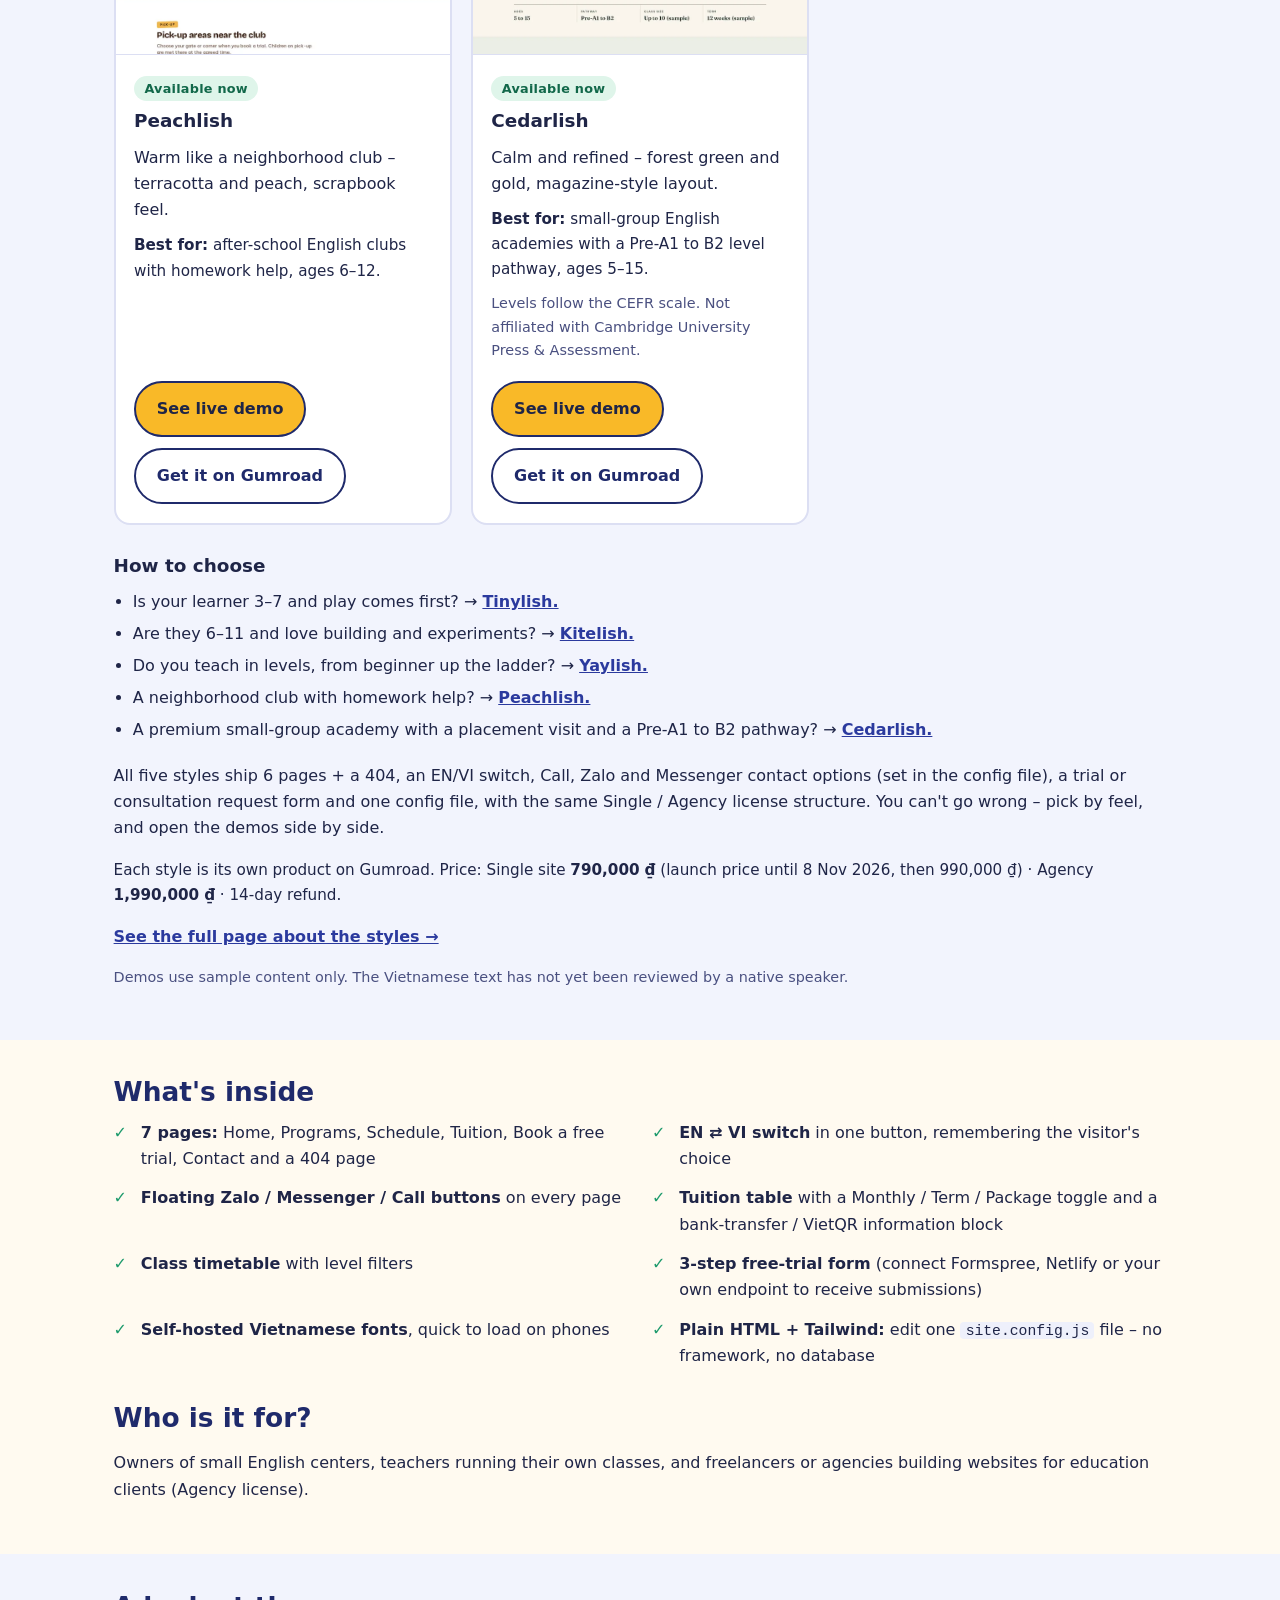
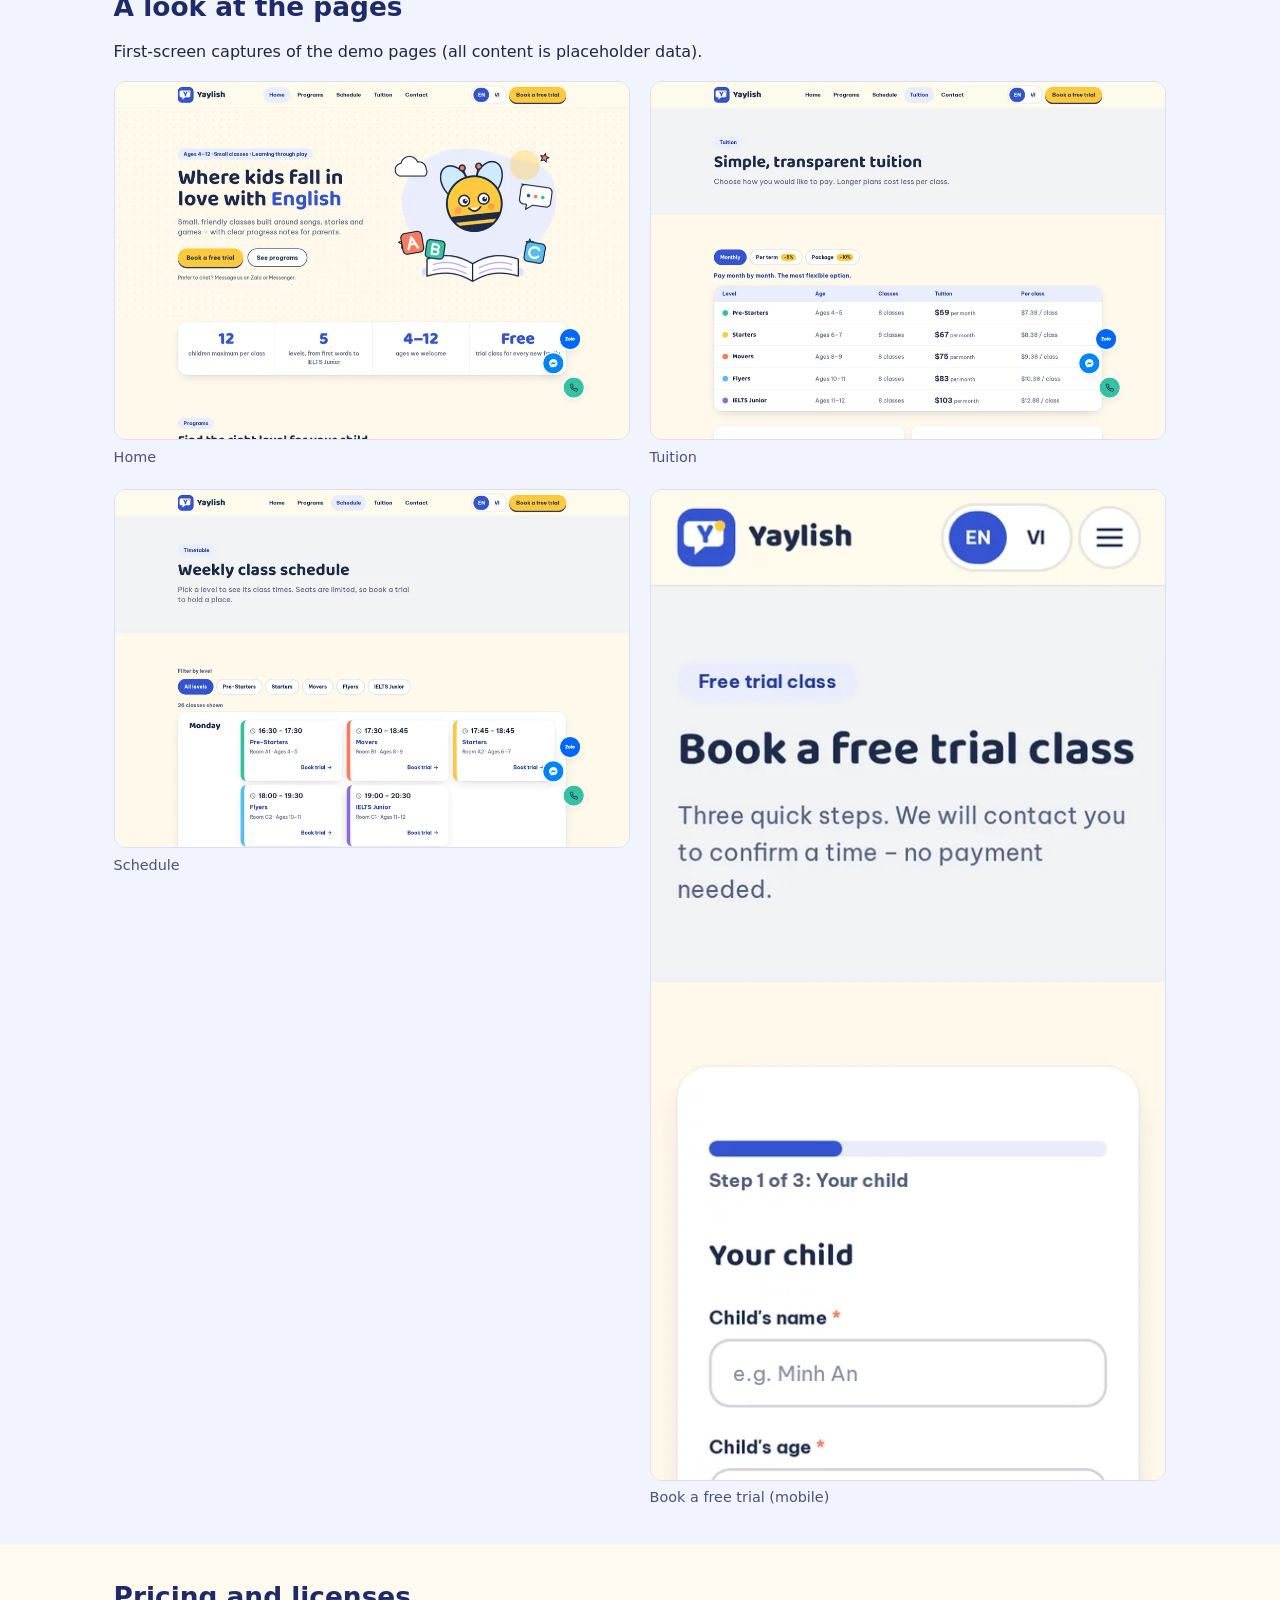
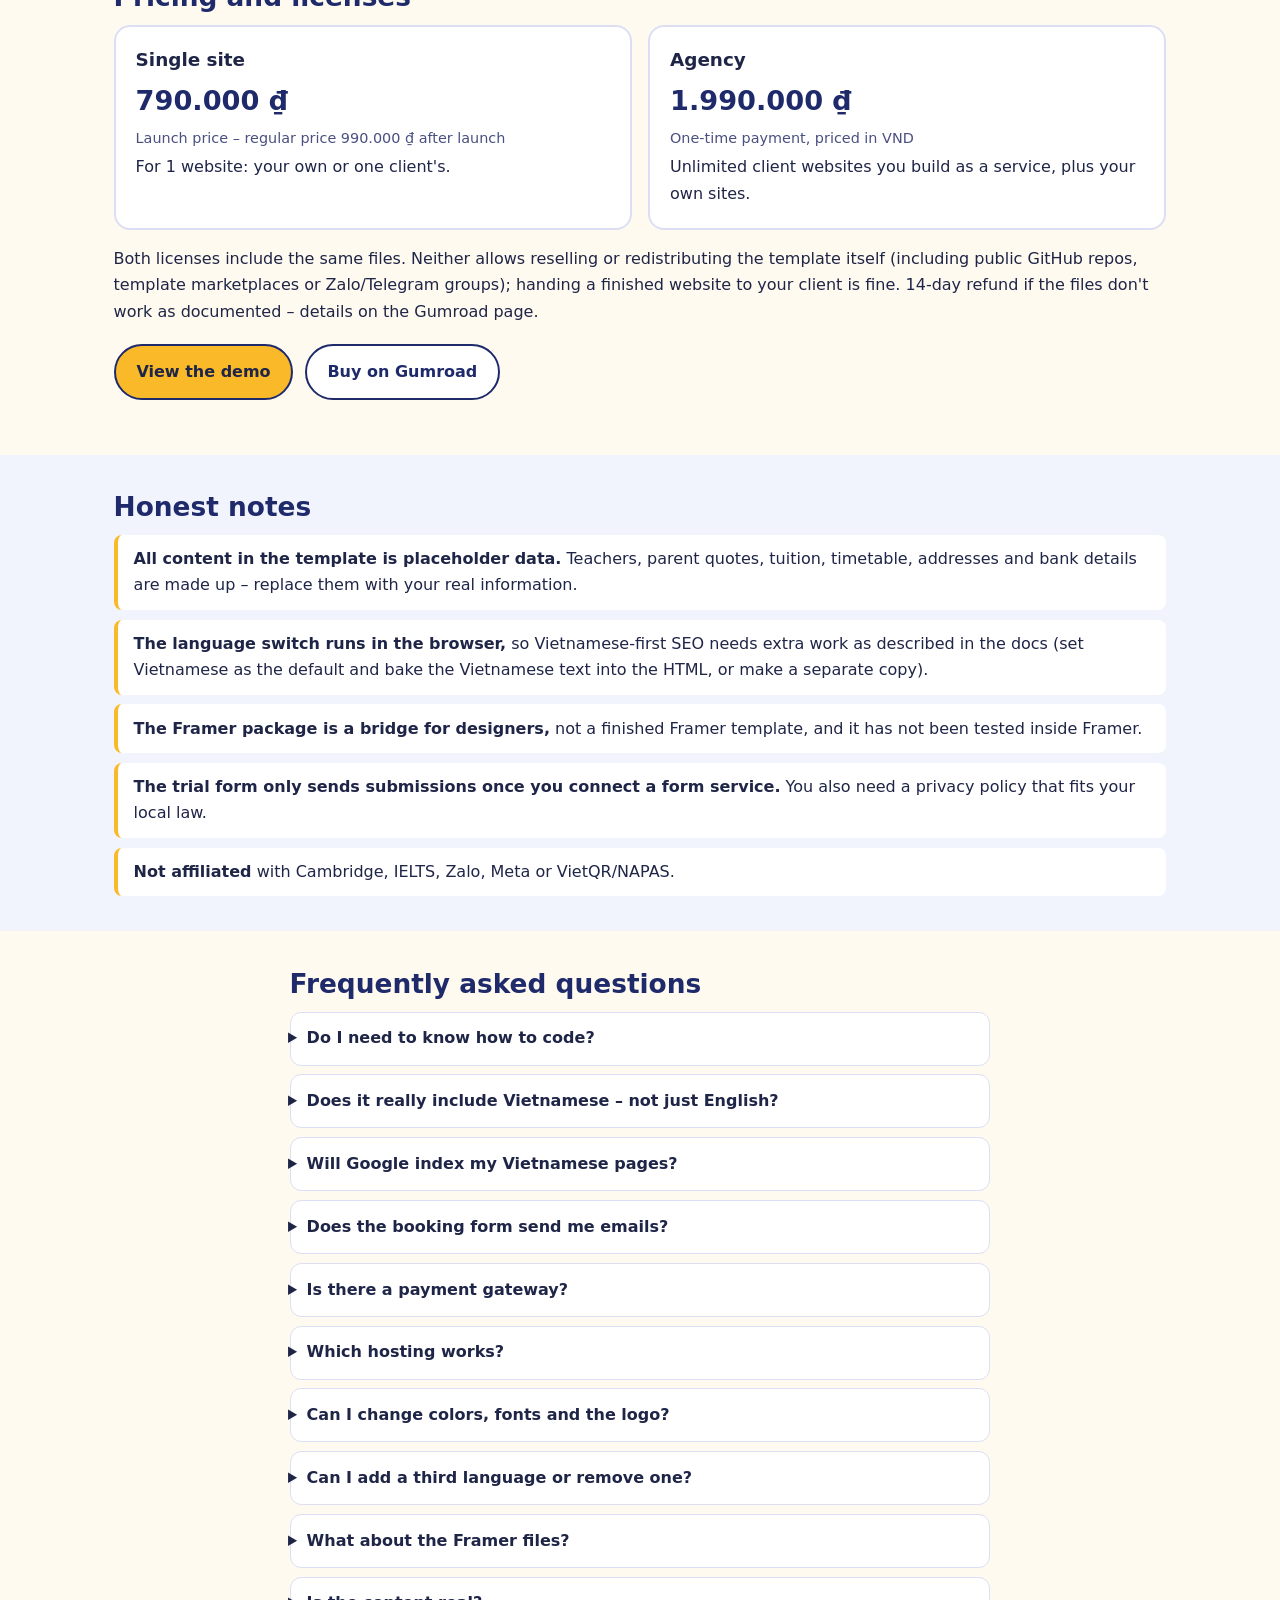
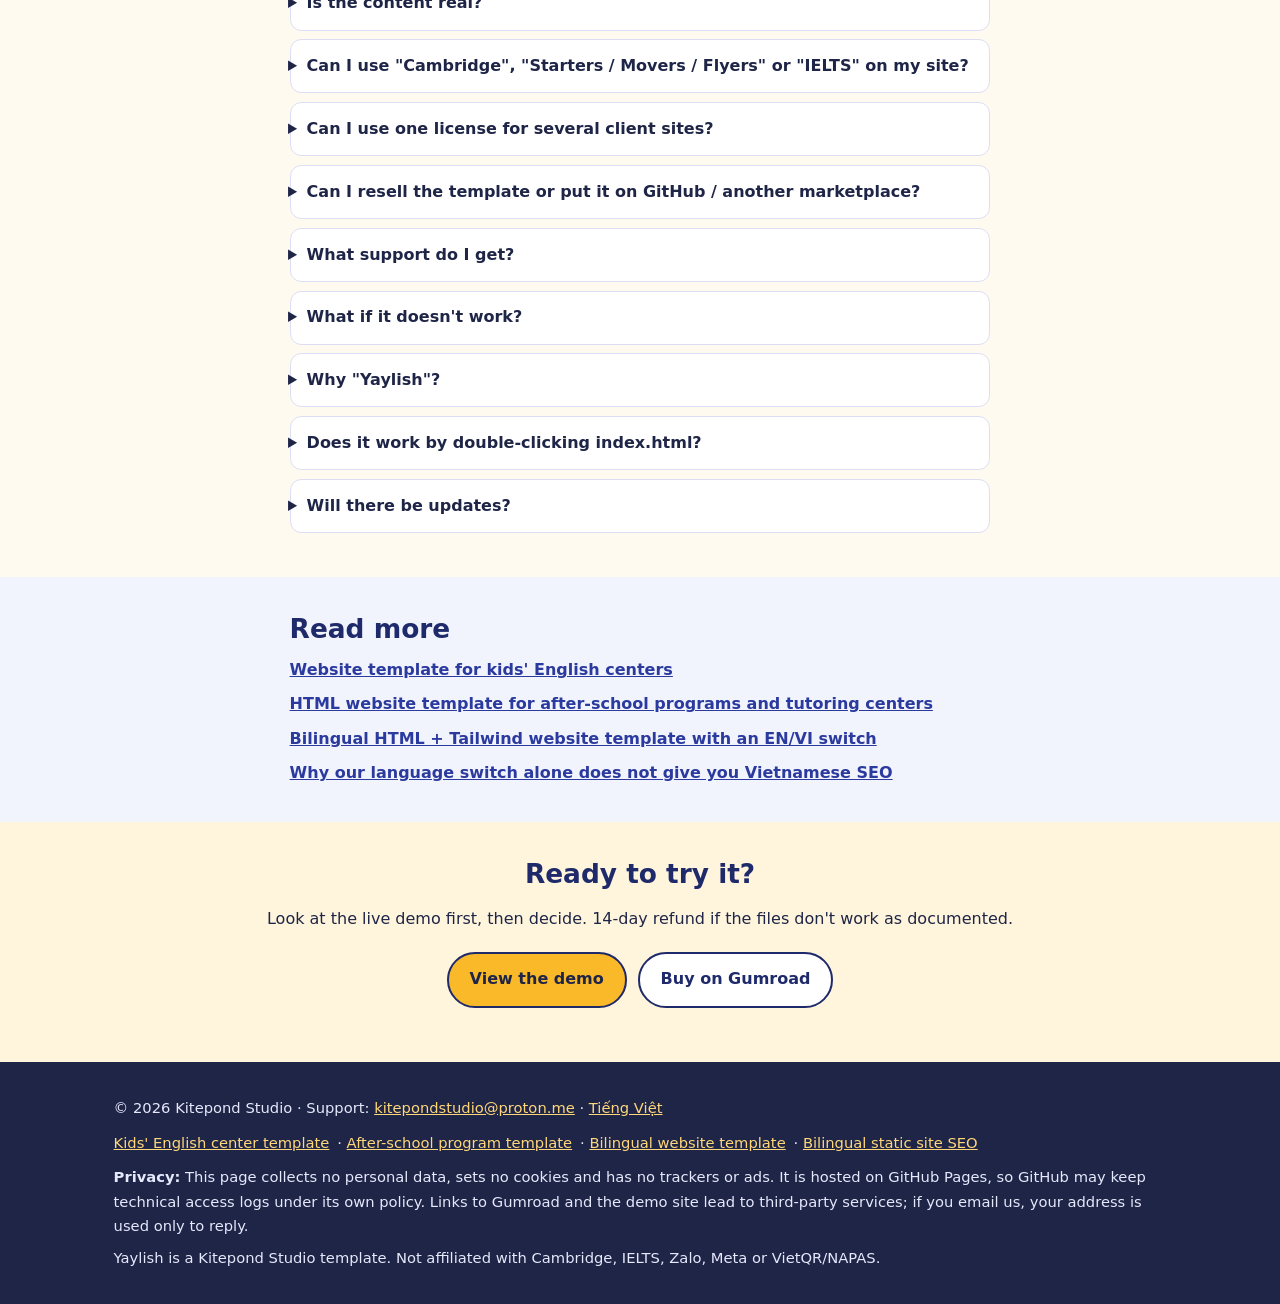
==== commit 0a5a02f2: "Catalog: Cedarlish is live (demo + Gumroad), five styles ready, ItemList JSON-LD (5 items), preview " ====
--- a/en/index.html
+++ b/en/index.html
@@ -92,17 +92,16 @@
 <section id="styles" class="sec alt catalog">
 <div class="wrap">
 <h2>Pick the style that fits your center</h2>
-<p class="lead">One bilingual EN/VI base, one simple config file – different personalities. Four styles are ready today and one more is on the way. Choose the look you want parents to meet first.</p>
+<p class="lead">One bilingual EN/VI base, one simple config file – different personalities. All five styles are ready today. Choose the look you want parents to meet first.</p>
 <div class="styles">
 <article class="style-card" id="style-yaylish"><img src="/img/catalog-yaylish-en.webp" width="800" height="556" loading="lazy" decoding="async" alt="Yaylish demo home page: blue and yellow design with a free-trial button and key figures"><div class="style-body"><p class="badge">Available now</p><h3>Yaylish</h3><p>Bright and bouncy – blue and yellow, with a clear ladder of levels.</p><p class="fit"><strong>Best for:</strong> kids&#x27; English centers and after-school programs with levels.</p><p class="cta"><a class="btn primary" href="https://kitepond.github.io/yaylish-demo/" rel="noopener">See live demo</a><a class="btn" href="https://kitepond.gumroad.com/l/yaylish?utm_source=kitepond-site&amp;utm_medium=landing&amp;utm_campaign=launch-2026&amp;utm_content=catalog-yaylish" rel="noopener">Get it on Gumroad</a></p></div></article>
 <article class="style-card" id="style-tinylish"><img src="/img/catalog-tinylish-en.webp" width="800" height="556" loading="lazy" decoding="async" alt="Tinylish demo home page: soft lilac design with a large headline and a free-trial button"><div class="style-body"><p class="badge">Available now</p><h3>Tinylish</h3><p>Gentle and round – soft lilac, made for a parent&#x27;s first look at a play-based class.</p><p class="fit"><strong>Best for:</strong> play-based English clubs, preschool-plus and kindergarten enrichment, ages 3–7.</p><p class="cta"><a class="btn primary" href="https://kitepond.github.io/tinylish-demo/" rel="noopener">See live demo</a><a class="btn" href="https://kitepond.gumroad.com/l/tinylish?utm_source=kitepond-site&amp;utm_medium=landing&amp;utm_campaign=launch-2026&amp;utm_content=catalog-tinylish" rel="noopener">Get it on Gumroad</a></p></div></article>
 <article class="style-card" id="style-kitelish"><img src="/img/catalog-kitelish-en.webp" width="800" height="556" loading="lazy" decoding="async" alt="Kitelish demo home page: teal and orange design on grid paper with an experiment diagram"><div class="style-body"><p class="badge">Available now</p><h3>Kitelish</h3><p>A small lab – teal and orange on grid paper, learning English through projects.</p><p class="fit"><strong>Best for:</strong> STEM + English centers and after-school labs, ages 6–11.</p><p class="cta"><a class="btn primary" href="https://kitepond.github.io/kitelish-demo/" rel="noopener">See live demo</a><a class="btn" href="https://kitepond.gumroad.com/l/kitelish?utm_source=kitepond-site&amp;utm_medium=landing&amp;utm_campaign=launch-2026&amp;utm_content=catalog-kitelish" rel="noopener">Get it on Gumroad</a></p></div></article>
 <article class="style-card" id="style-peachlish"><img src="/img/catalog-peachlish-en.webp" width="800" height="556" loading="lazy" decoding="async" alt="Peachlish demo home page: peach and terracotta scrapbook-style design with a sample afternoon schedule and Call, Zalo and trial buttons"><div class="style-body"><p class="badge">Available now</p><h3>Peachlish</h3><p>Warm like a neighborhood club – terracotta and peach, scrapbook feel.</p><p class="fit"><strong>Best for:</strong> after-school English clubs with homework help, ages 6–12.</p><p class="cta"><a class="btn primary" href="https://kitepond.github.io/peachlish-demo/" rel="noopener">See live demo</a><a class="btn" href="https://kitepond.gumroad.com/l/peachlish?utm_source=kitepond-site&amp;utm_medium=landing&amp;utm_campaign=launch-2026&amp;utm_content=catalog-peachlish" rel="noopener">Get it on Gumroad</a></p></div></article>
-</div><div class="styles soon">
-<article class="style-card is-soon" id="style-cedarlish"><div class="style-body"><p class="badge soon">Coming soon</p><h3>Cedarlish</h3><p class="small">Coming soon – design direction only, no release date</p><p>Calm and refined – forest green and gold, magazine-style layout.</p><p class="fit"><strong>Best for:</strong> small-group academies on a Cambridge-style track.</p><p class="cta"><button type="button" class="btn" disabled>Coming soon</button><a class="textlink" href="https://kitepond.gumroad.com?utm_source=kitepond-site&amp;utm_medium=landing&amp;utm_campaign=launch-2026&amp;utm_content=catalog-cedarlish" rel="noopener">Follow the studio on Gumroad</a></p></div></article>
+<article class="style-card" id="style-cedarlish"><img src="/img/catalog-cedarlish-en.webp" width="800" height="556" loading="lazy" decoding="async" alt="Cedarlish demo home page: forest green and gold magazine-style design with a large headline, a placement-visit button and a Pre-A1 to B2 level pathway"><div class="style-body"><p class="badge">Available now</p><h3>Cedarlish</h3><p>Calm and refined – forest green and gold, magazine-style layout.</p><p class="fit"><strong>Best for:</strong> small-group English academies with a Pre-A1 to B2 level pathway, ages 5–15.</p><p class="small">Levels follow the CEFR scale. Not affiliated with Cambridge University Press &amp; Assessment.</p><p class="cta"><a class="btn primary" href="https://kitepond.github.io/cedarlish-demo/" rel="noopener">See live demo</a><a class="btn" href="https://kitepond.gumroad.com/l/cedarlish?utm_source=kitepond-site&amp;utm_medium=landing&amp;utm_campaign=launch-2026&amp;utm_content=catalog-cedarlish" rel="noopener">Get it on Gumroad</a></p></div></article>
 </div>
-<h3 class="choose-h">How to choose</h3><ul class="choose"><li>Is your learner 3–7 and play comes first? → <a href="#style-tinylish"><strong>Tinylish.</strong></a></li><li>Are they 6–11 and love building and experiments? → <a href="#style-kitelish"><strong>Kitelish.</strong></a></li><li>Do you teach in levels, from beginner up the ladder? → <a href="#style-yaylish"><strong>Yaylish.</strong></a></li><li>A neighborhood club with homework help? → <a href="#style-peachlish"><strong>Peachlish.</strong></a></li><li>A premium small-group academy? → <a href="#style-cedarlish"><strong>Cedarlish (coming soon).</strong></a></li></ul>
-<p>All four live styles ship 6 pages + a 404, an EN/VI switch, Zalo and Call buttons (Messenger optional), a trial-request form and one config file, with the same Single / Agency license structure. You can&#x27;t go wrong – pick by feel, and open the demos side by side.</p>
+<h3 class="choose-h">How to choose</h3><ul class="choose"><li>Is your learner 3–7 and play comes first? → <a href="#style-tinylish"><strong>Tinylish.</strong></a></li><li>Are they 6–11 and love building and experiments? → <a href="#style-kitelish"><strong>Kitelish.</strong></a></li><li>Do you teach in levels, from beginner up the ladder? → <a href="#style-yaylish"><strong>Yaylish.</strong></a></li><li>A neighborhood club with homework help? → <a href="#style-peachlish"><strong>Peachlish.</strong></a></li><li>A premium small-group academy with a placement visit and a Pre-A1 to B2 pathway? → <a href="#style-cedarlish"><strong>Cedarlish.</strong></a></li></ul>
+<p>All five styles ship 6 pages + a 404, an EN/VI switch, Call, Zalo and Messenger contact options (set in the config file), a trial or consultation request form and one config file, with the same Single / Agency license structure. You can&#x27;t go wrong – pick by feel, and open the demos side by side.</p>
 <p class="priceline">Each style is its own product on Gumroad. Price: Single site <strong>790,000 ₫</strong> (launch price until 8 Nov 2026, then 990,000 ₫) · Agency <strong>1,990,000 ₫</strong> · 14-day refund.</p>
 <p><a href="/en/kids-english-center-templates/"><strong>See the full page about the styles →</strong></a></p>
 <p class="small">Demos use sample content only. The Vietnamese text has not yet been reviewed by a native speaker.</p>
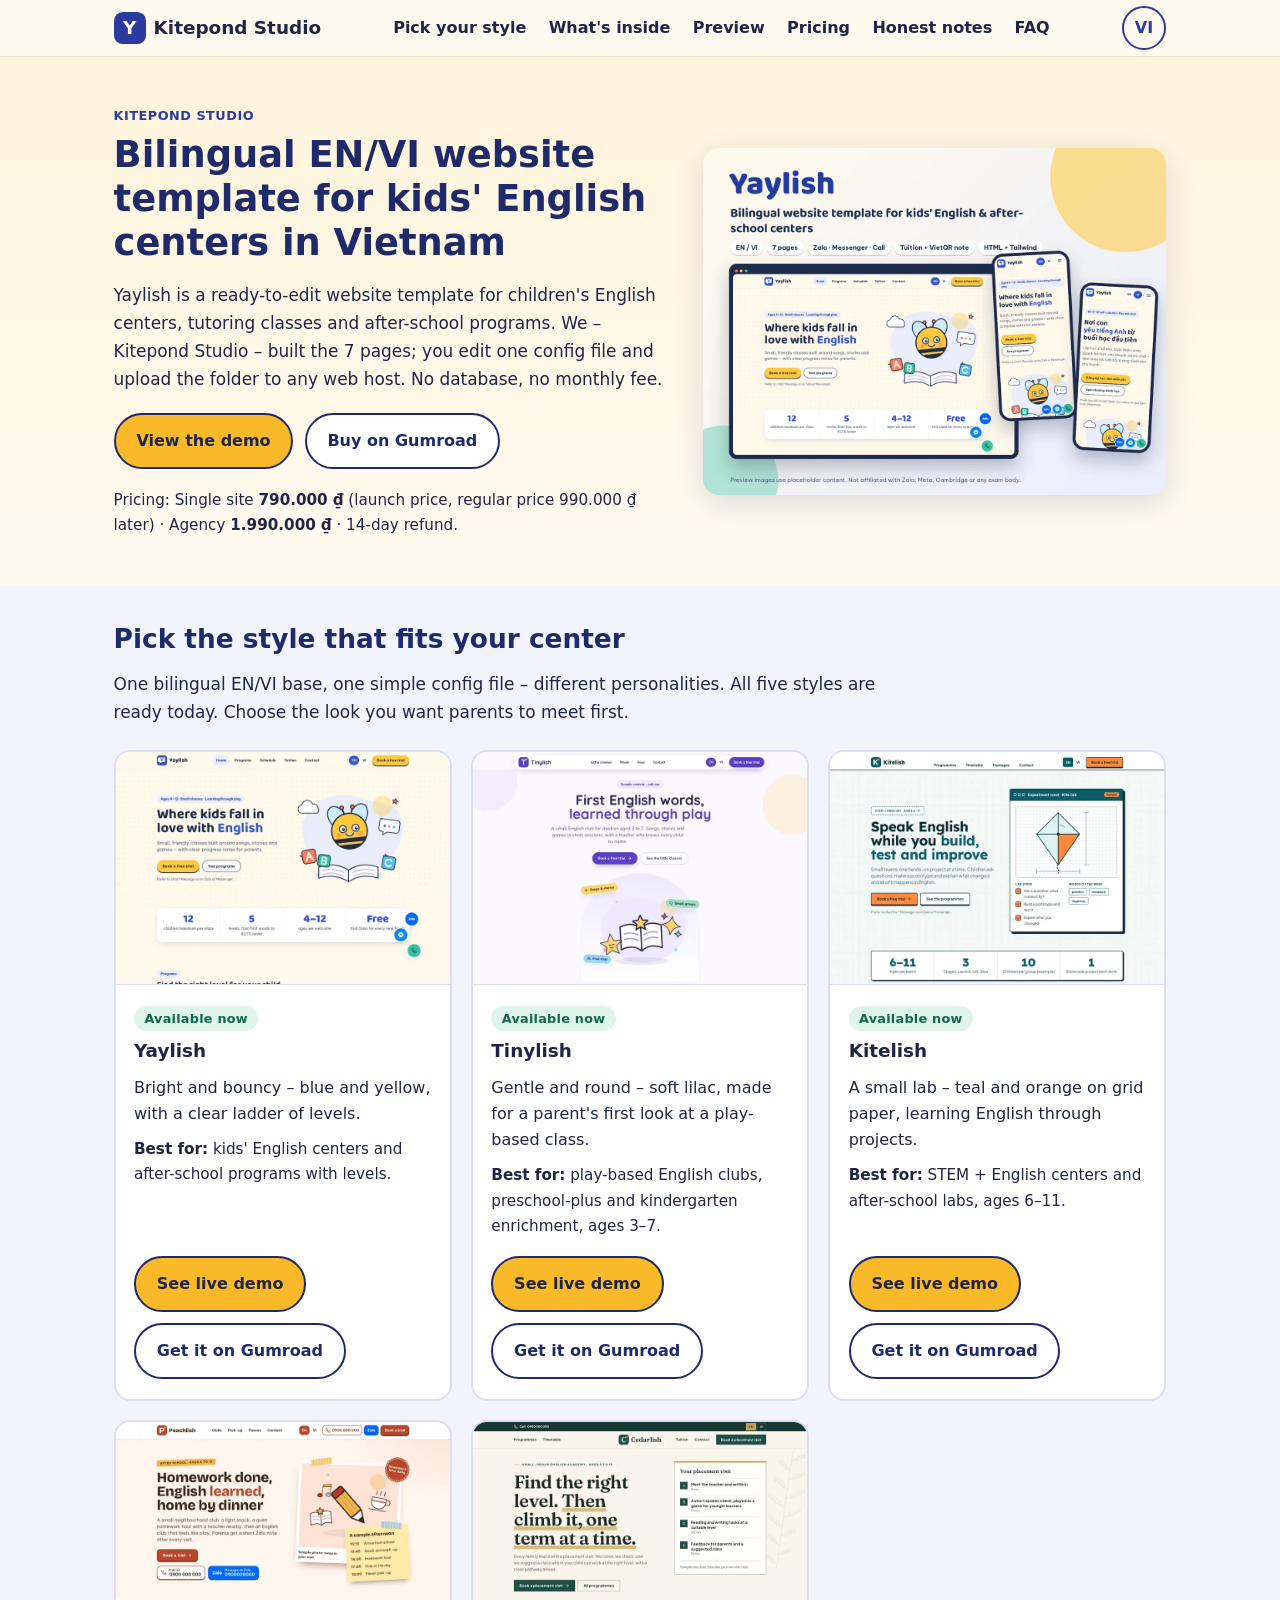
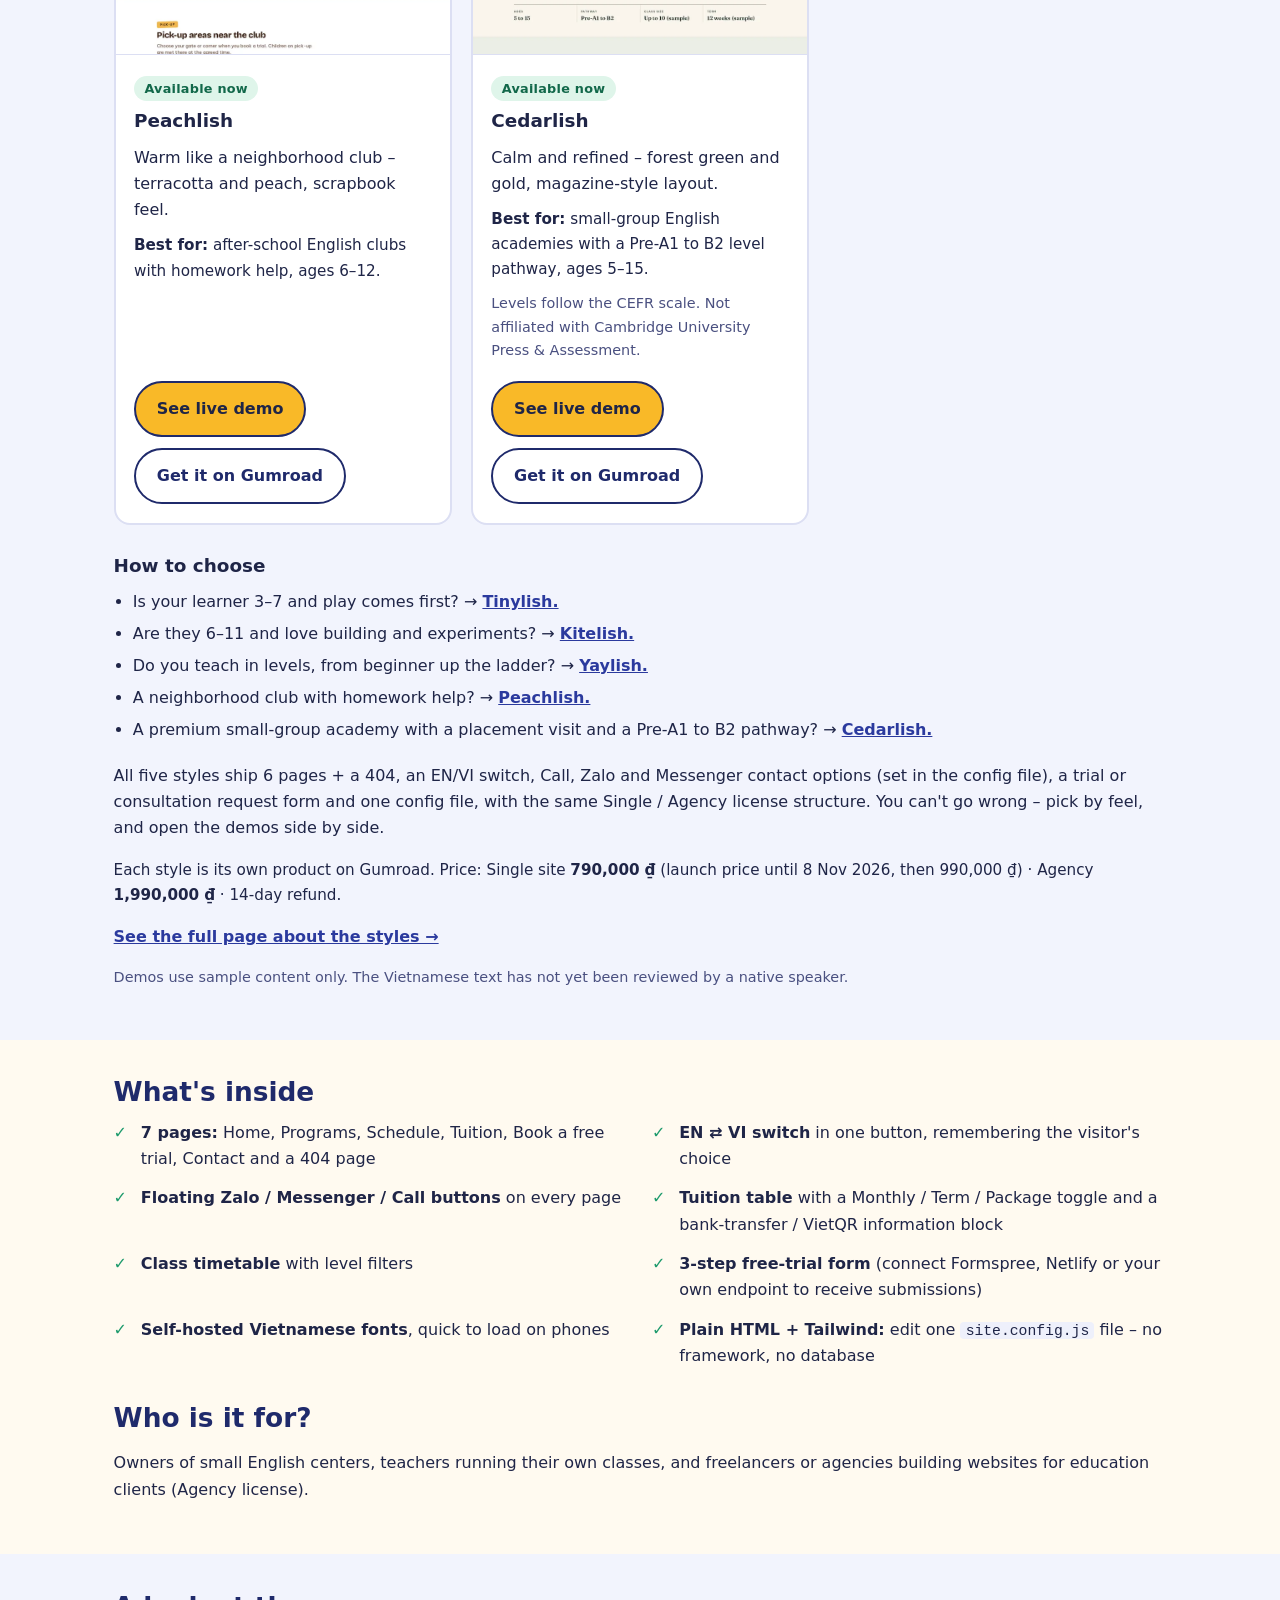
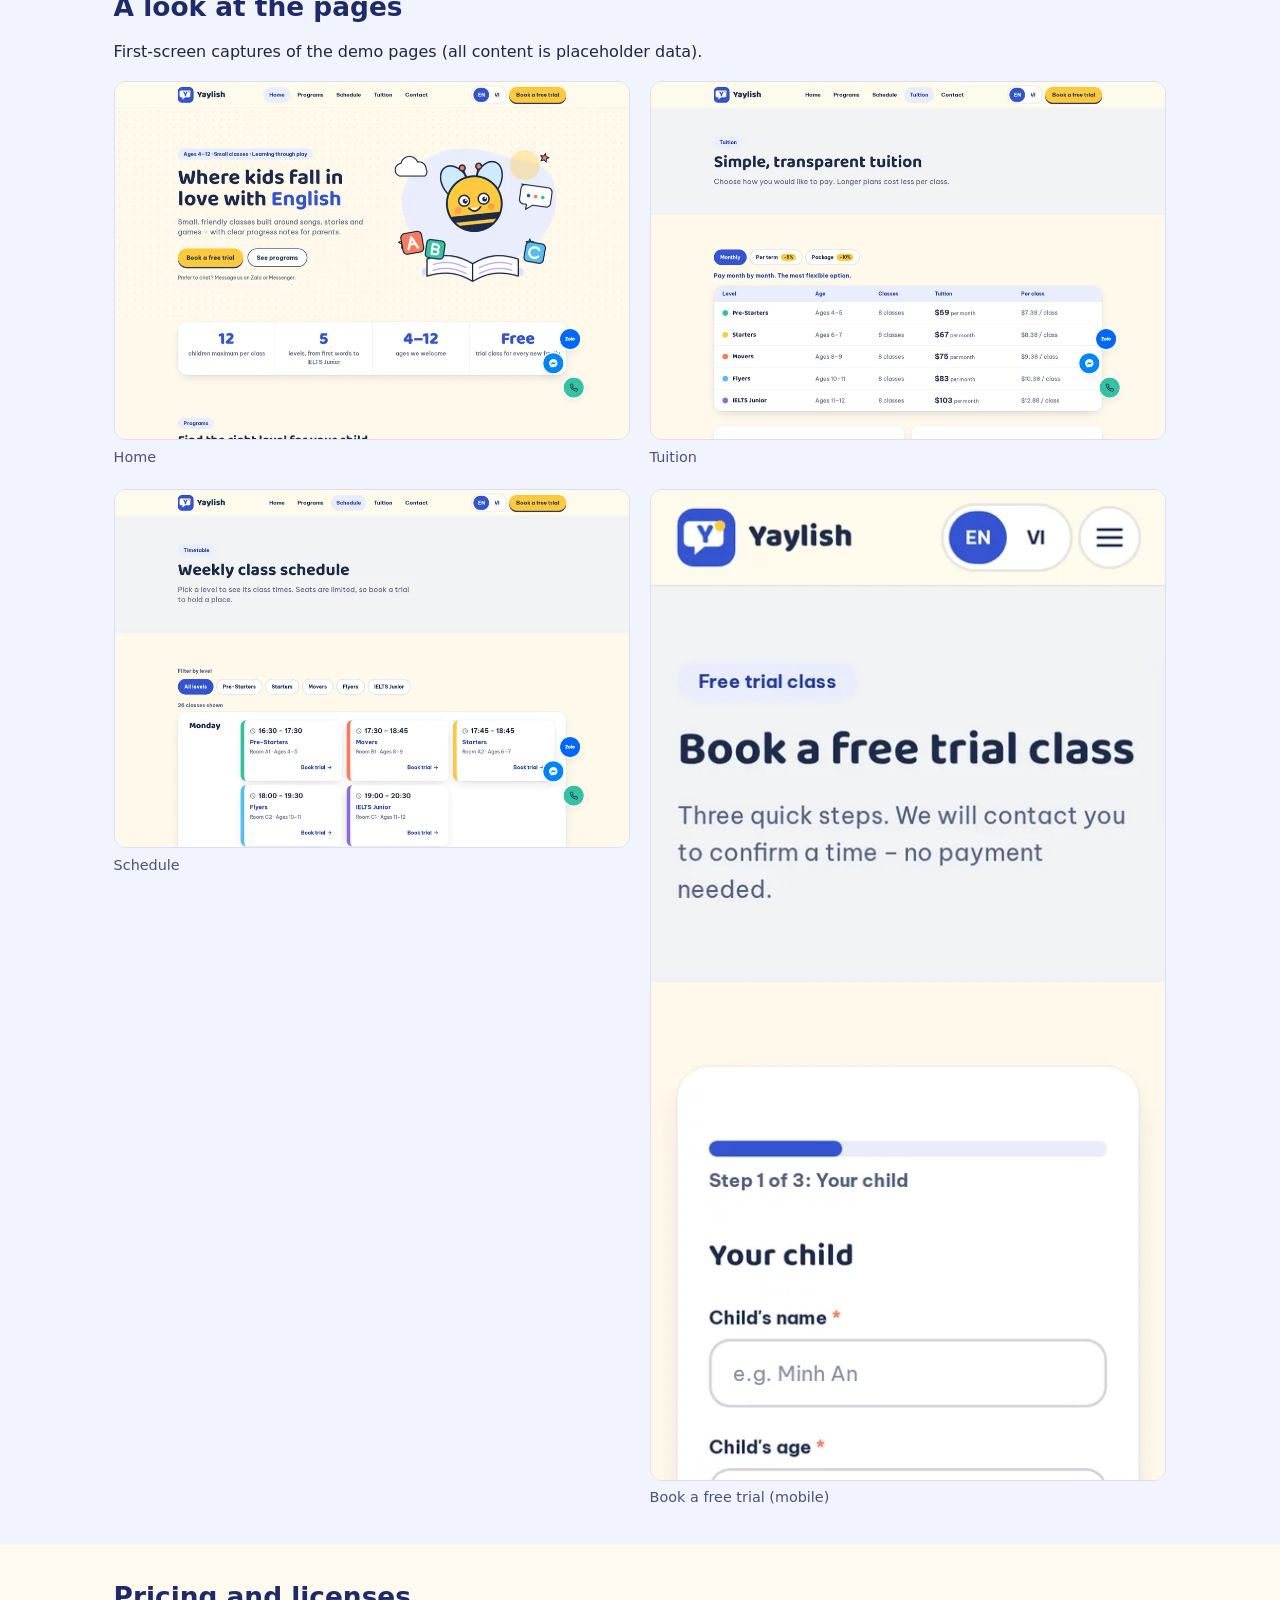
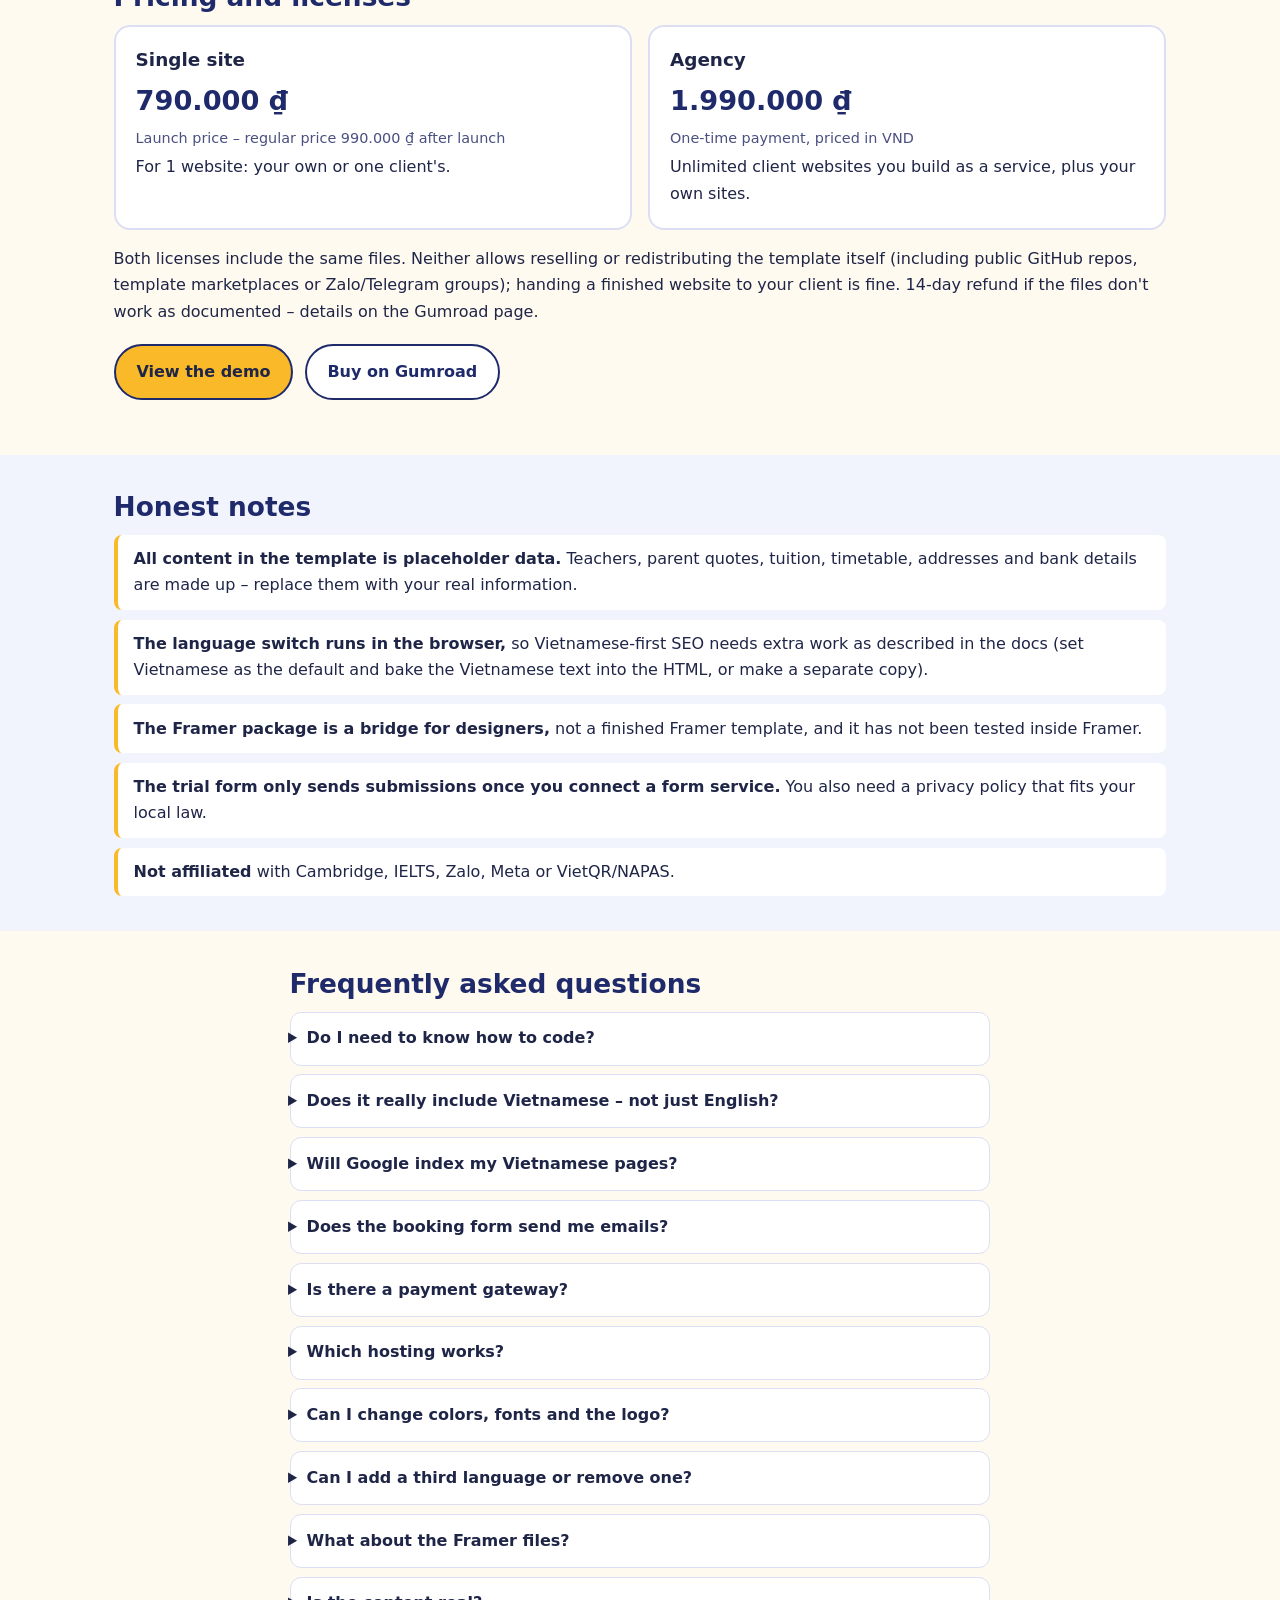
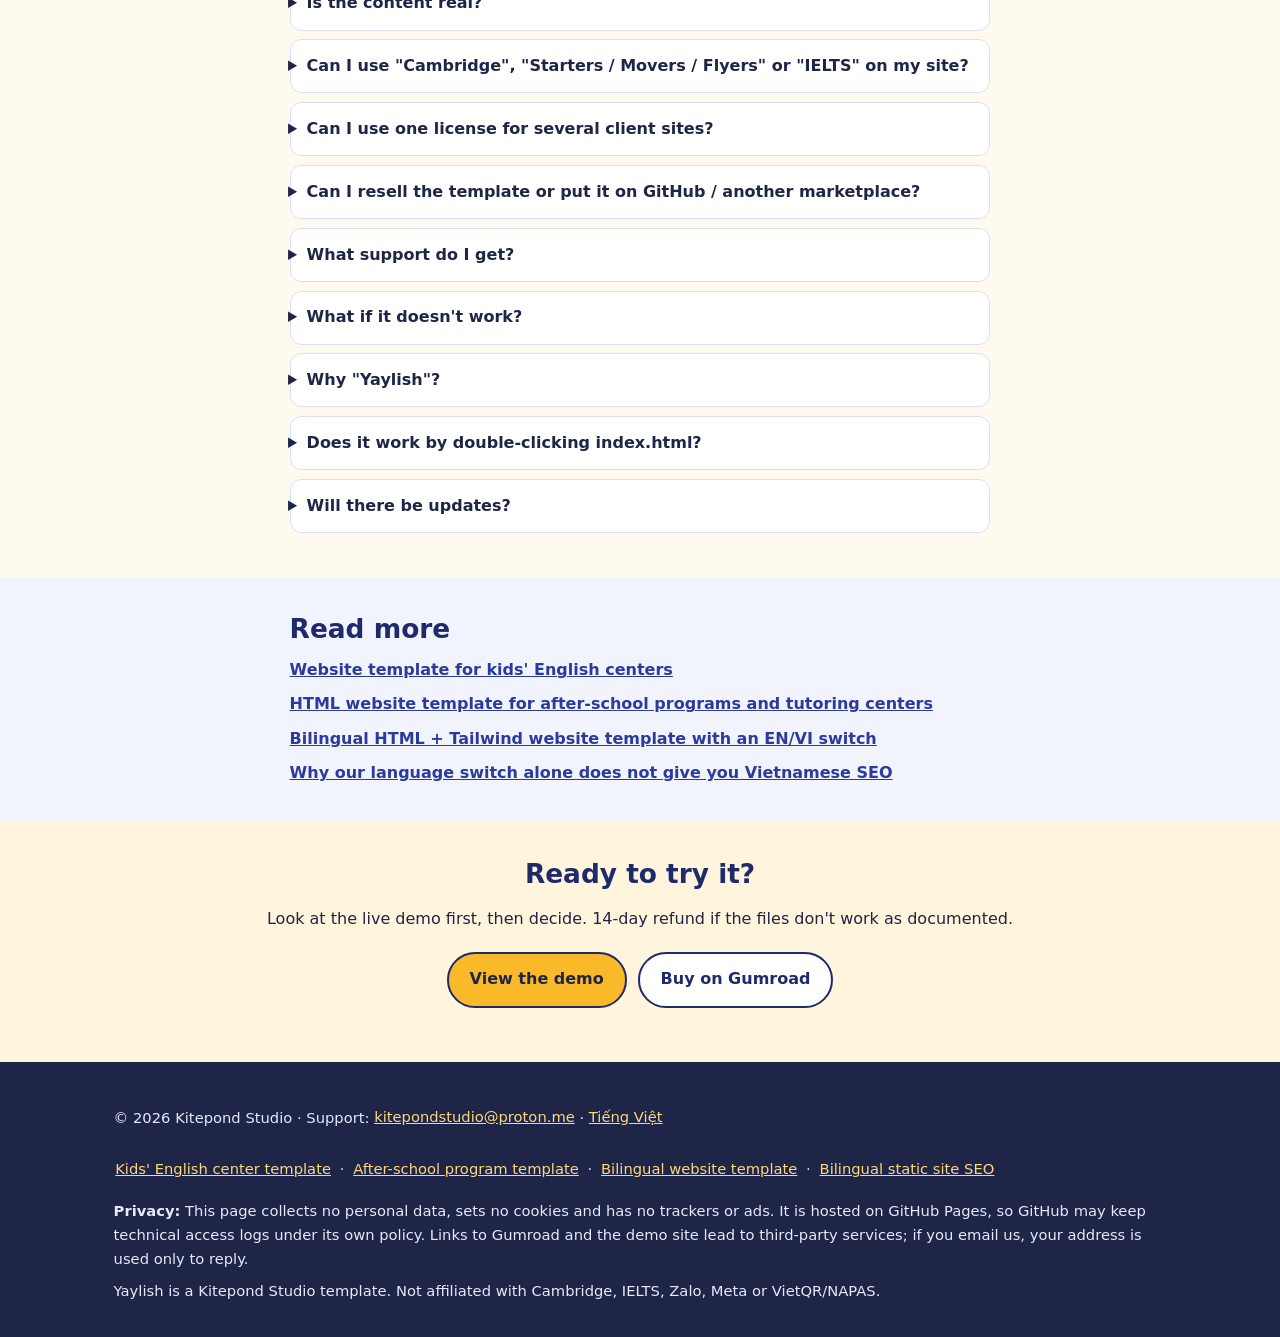
==== commit 9b5dddf8: "Header brand is now 'Kitepond Studio' on every page (Yaylish stays as the product/style name): brand" ====
--- a/en/index.html
+++ b/en/index.html
@@ -67,7 +67,7 @@
 <a class="skip" href="#main">Skip to content</a>
 <header class="top">
 <div class="wrap bar">
-<a class="brand" href="/en/"><span class="logo" aria-hidden="true">Y</span> Yaylish</a>
+<a class="brand" href="/en/"><span class="logo" aria-hidden="true">Y</span> <span class="brand-name">Kitepond Studio</span></a>
 <nav aria-label="Main navigation"><a href="#styles">Pick your style</a><a href="#features">What&#x27;s inside</a><a href="#preview">Preview</a><a href="#pricing">Pricing</a><a href="#notes">Honest notes</a><a href="#faq">FAQ</a></nav>
 <a class="lang" href="/" hreflang="vi" lang="vi" aria-label="Xem trang này bằng tiếng Việt">VI</a>
 </div>
--- a/style.css
+++ b/style.css
@@ -12,8 +12,9 @@
 code{background:#eef0fb;padding:.05em .35em;border-radius:4px;font-size:.92em}
 .top{position:sticky;top:0;z-index:10;background:rgba(255,250,240,.96);border-bottom:1px solid #eadfc6}
 .bar{display:flex;align-items:center;justify-content:space-between;gap:.75rem;min-height:3.5rem}
-.brand{display:flex;align-items:center;gap:.5rem;font-weight:800;font-size:1.15rem;color:#1f2547;text-decoration:none}
-.logo{display:inline-grid;place-items:center;width:2rem;height:2rem;border-radius:.55rem;background:#2b3a9e;color:#fff;font-weight:800}
+.brand{display:flex;align-items:center;gap:.5rem;min-height:44px;font-weight:800;font-size:1.15rem;line-height:1.15;color:#1f2547;text-decoration:none}
+.brand-name{white-space:nowrap}
+.logo{display:inline-grid;place-items:center;width:2rem;height:2rem;border-radius:.55rem;background:#2b3a9e;color:#fff;font-weight:800;flex:none}
 .top nav{display:none}
 .top nav a{color:#1f2547;text-decoration:none;font-weight:600;padding:.4rem .6rem;border-radius:.5rem}
 .top nav a:hover{background:#e8ebfb}
@@ -114,3 +115,38 @@
 .prose.wide{max-width:68rem}
 .prose.wide>p,.prose.wide>ul,.prose.wide>ol,.prose.wide>h2,.prose.wide>h3{max-width:50rem}
 .prose.wide>.styles{max-width:none}
+.shopinfo{margin:1rem 0 0;max-width:50rem;display:grid;gap:.6rem}
+.shopinfo>div{background:#fff;border-left:4px solid #f9b928;padding:.7rem 1rem;border-radius:.5rem}
+.shopinfo dt{font-weight:700;color:#1f2a6b;margin:0 0 .15rem}
+.shopinfo dd{margin:0;overflow-wrap:anywhere}
+@media (min-width:48rem){
+ .shopinfo>div{display:grid;grid-template-columns:10rem 1fr;gap:1rem}
+ .shopinfo dt{margin:0}
+}
+.foot-contact{line-height:1.6}
+/* ad landing page (VI catalog): price + CTAs above the fold, quick header links, price on cards, bigger footer tap targets */
+#styles,#gia,#lien-he{scroll-margin-top:4.5rem}
+.hero-price{margin:.9rem 0 0;font-size:1rem;line-height:1.5}
+.hero-price strong{font-size:1.2rem;color:#1f2a6b}
+.hero-price .small{display:inline-block;margin-top:.15rem}
+.hero-price+.cta{margin-top:.8rem}
+.card-price{margin:.5rem 0 0;line-height:1.35}
+.card-price strong{display:block;font-size:1.25rem;color:#1f2a6b}
+.card-price .small{display:block;font-size:.82rem}
+.top nav.quick{display:flex;gap:0;margin-left:auto;margin-right:.25rem}
+.top nav.quick a{display:inline-flex;align-items:center;white-space:nowrap;min-height:44px;padding:0 .6rem;font-size:.95rem;font-weight:700;color:#2b3a9e;text-decoration:underline;text-underline-offset:3px}
+.foot a{display:inline-block;padding:.6rem 0}
+.foot-links{display:flex;flex-wrap:wrap;align-items:center;column-gap:.45rem;line-height:1.65}
+.foot-links a{margin-right:0;padding:.6rem .1rem}
+@media (max-width:26rem){
+ .brand{font-size:1rem;gap:.4rem}
+ .top nav.quick a{padding:0 .45rem}
+}
+@media (max-width:22.5rem){
+ .bar{gap:.3rem}
+ .brand{font-size:.9rem;gap:.3rem;min-width:0}
+ .brand-name{white-space:normal}
+ .top nav.quick{margin-right:0}
+ .top nav.quick a{padding:0 .35rem;font-size:.85rem}
+ .lang{min-width:2.4rem;padding:.4rem .5rem;white-space:nowrap}
+}
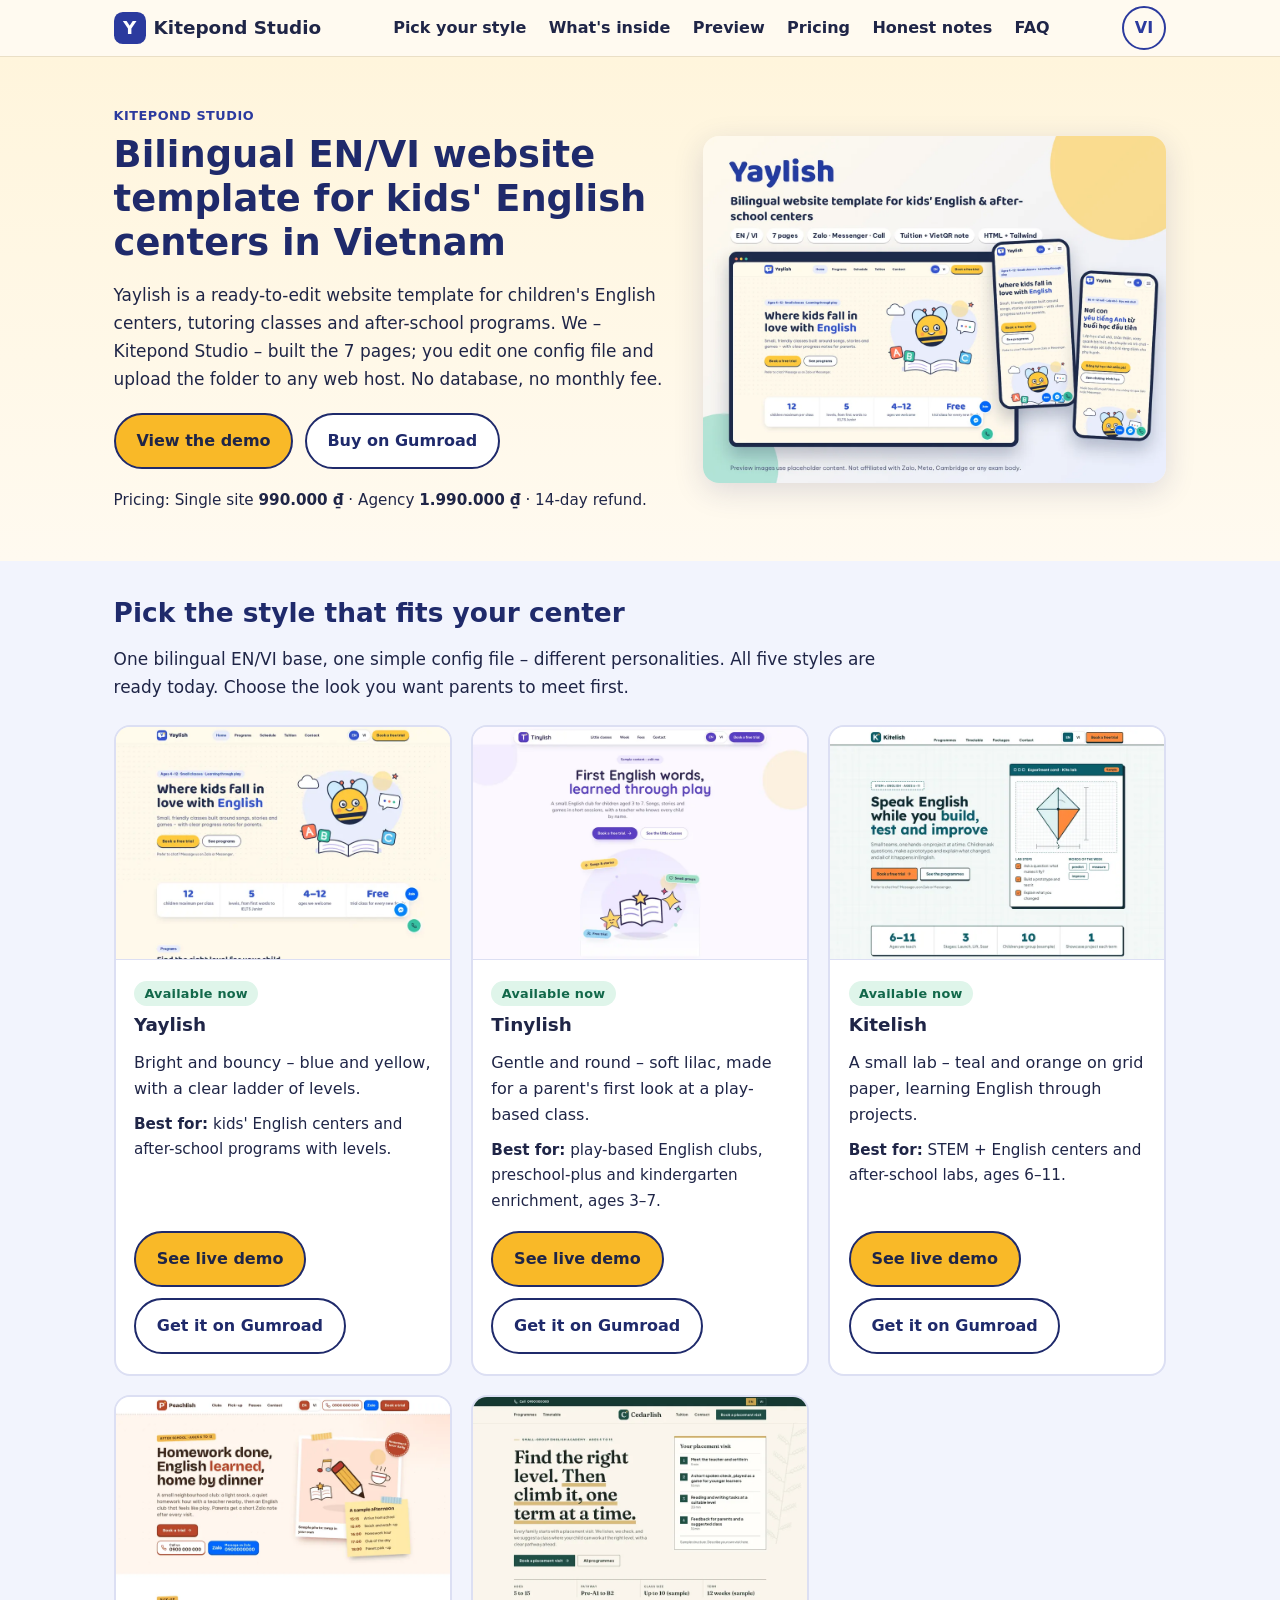
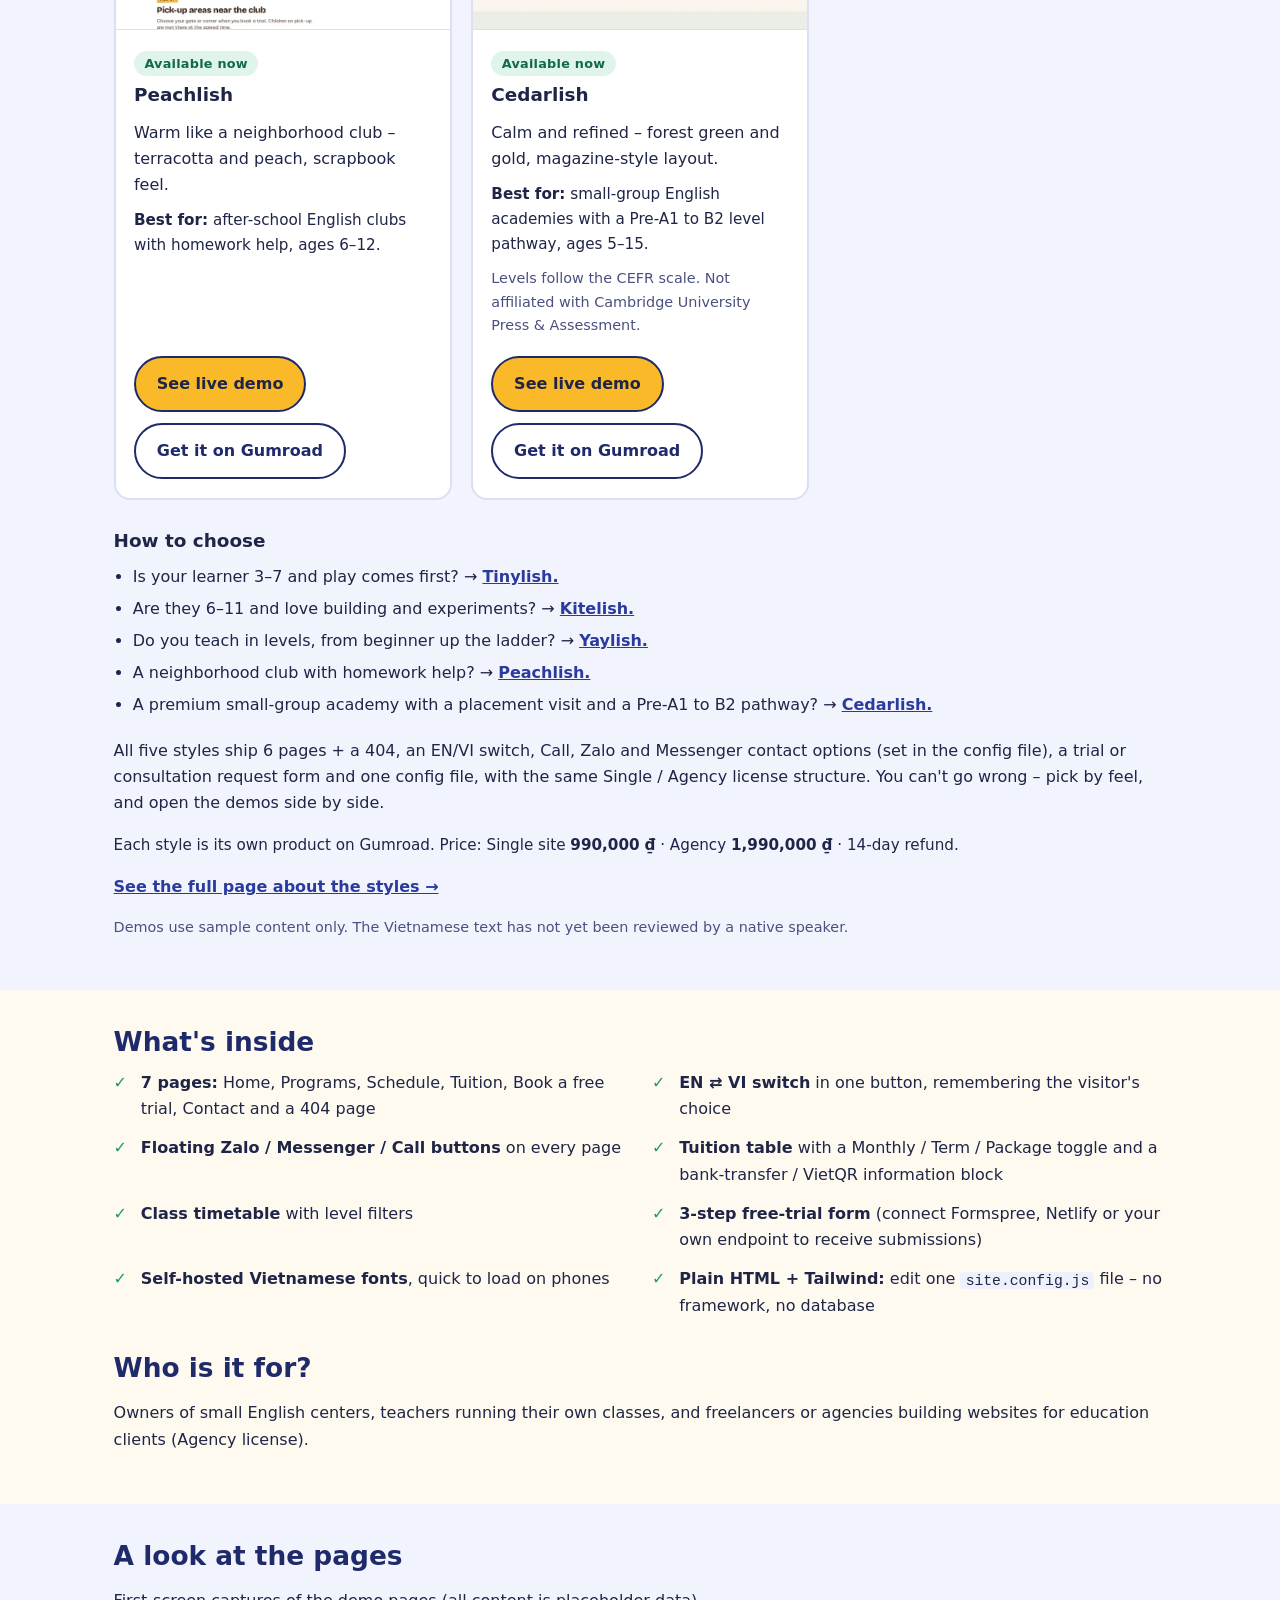
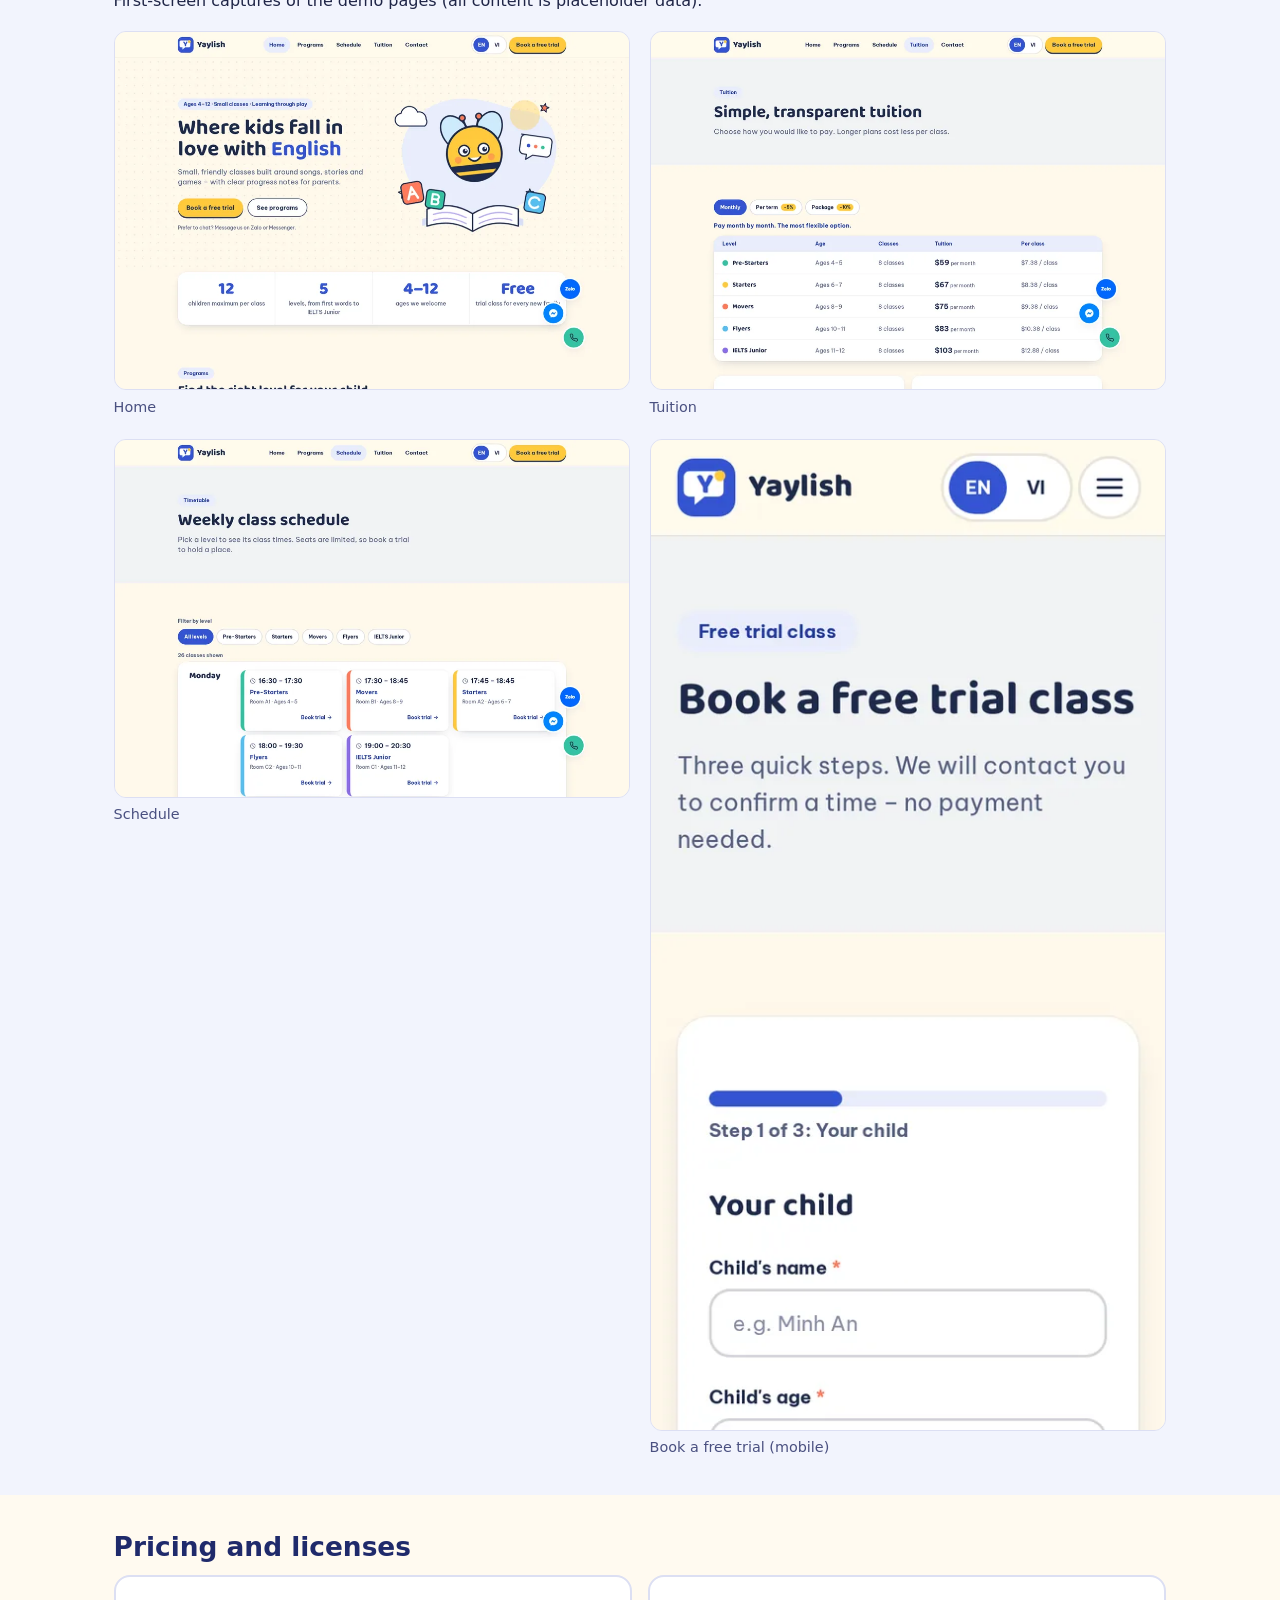
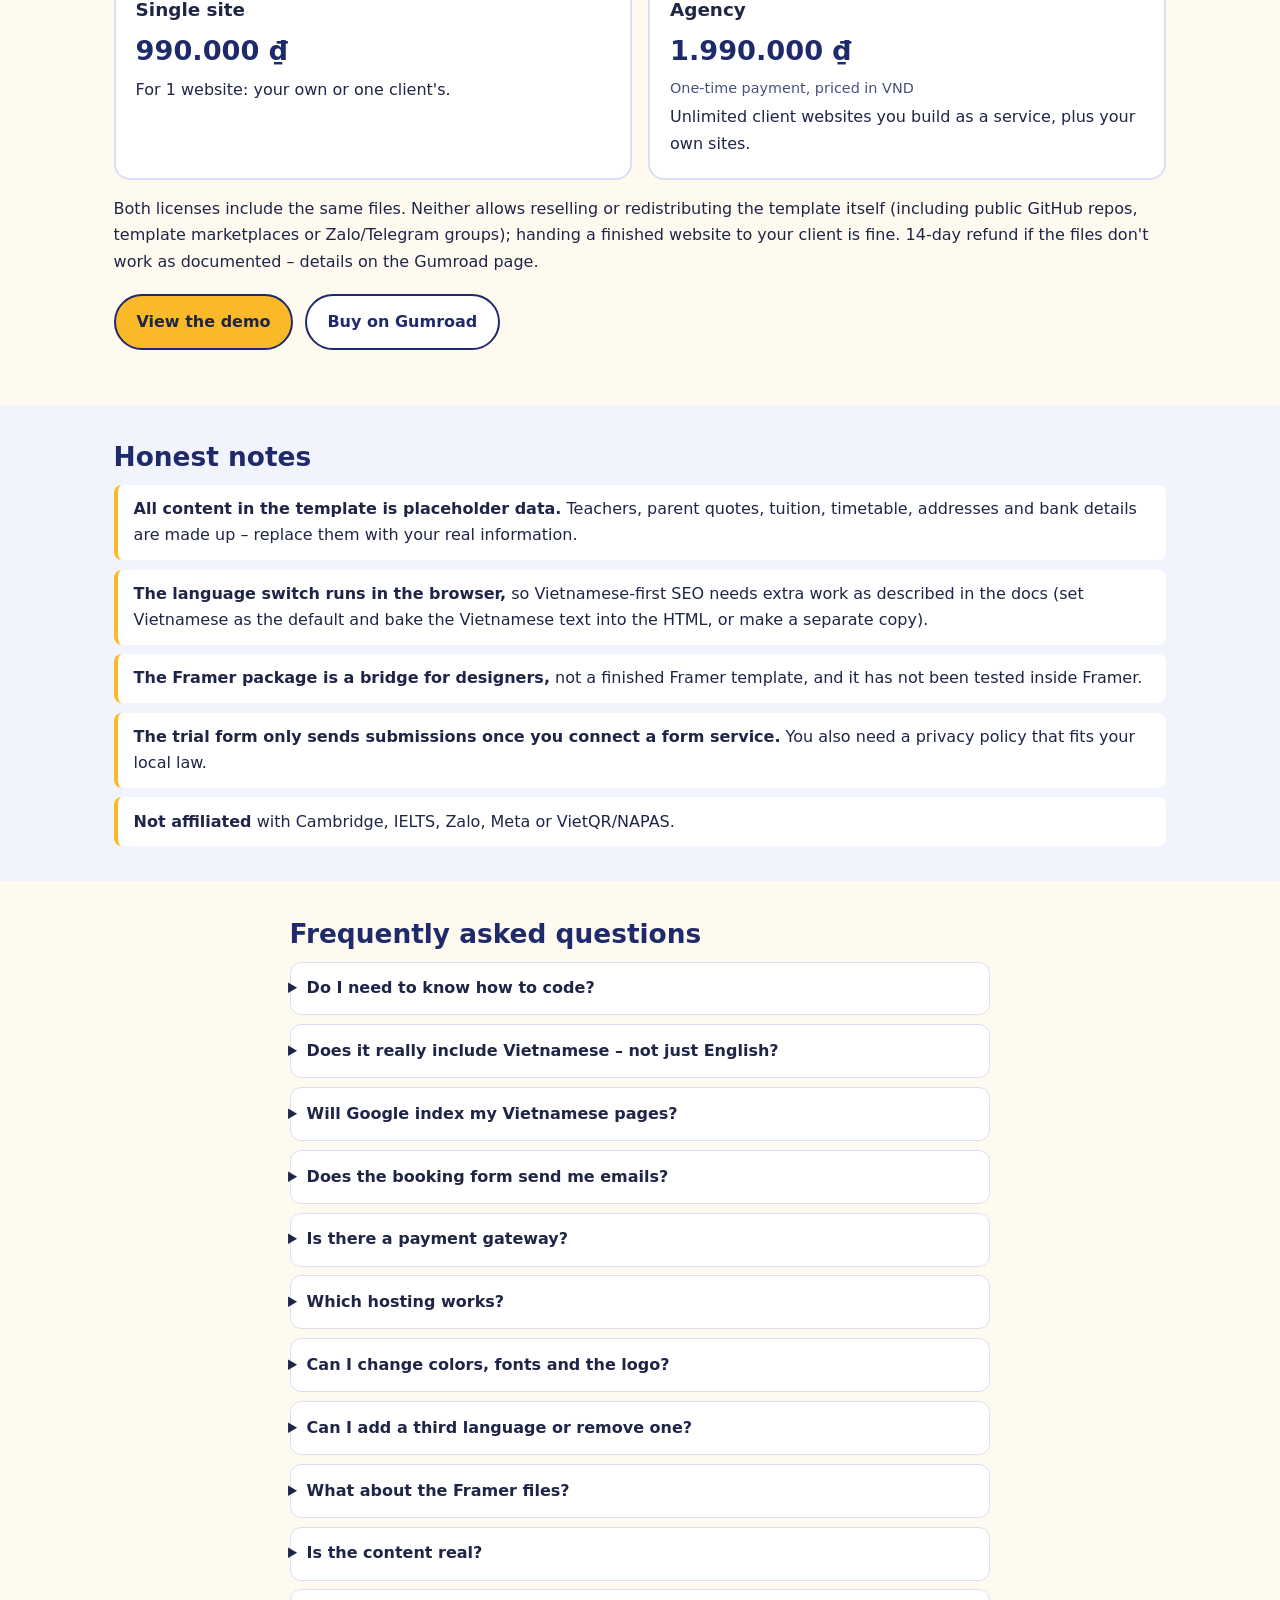
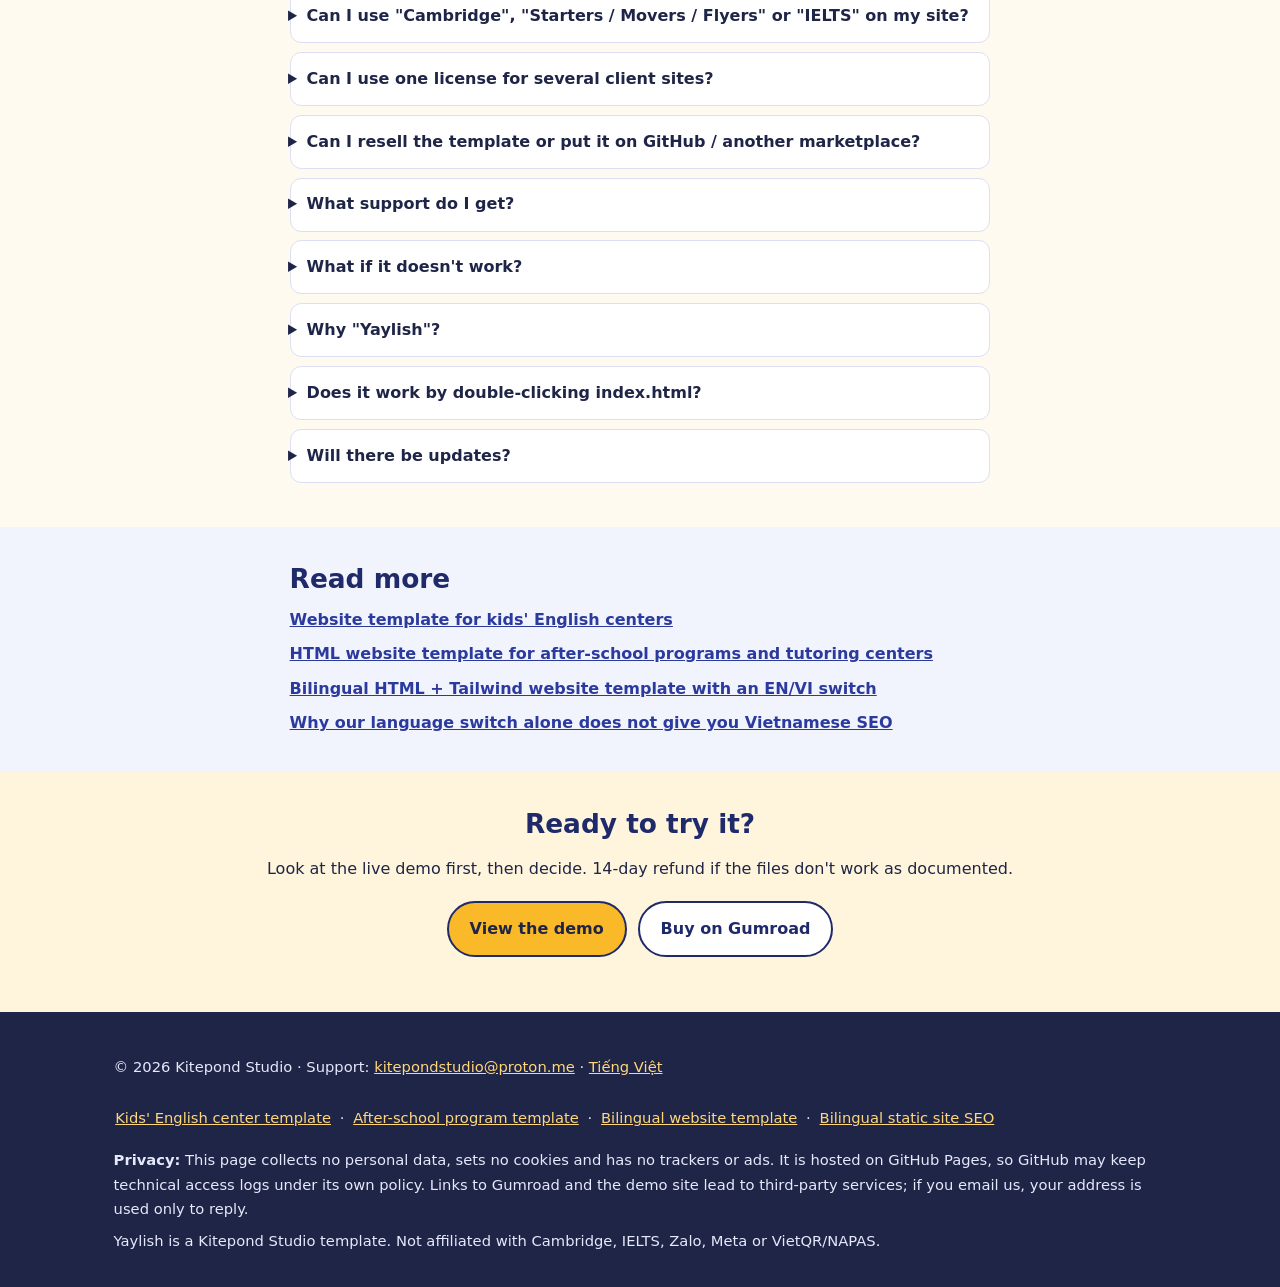
==== commit 3e57d436: "End launch pricing: Single 990.000 ₫, remove ZALO20 from VI catalog" ====
--- a/en/index.html
+++ b/en/index.html
@@ -46,7 +46,7 @@
     {
       "@type": "Offer",
       "name": "Single site license (1 website)",
-      "price": "790000",
+      "price": "990000",
       "priceCurrency": "VND",
       "availability": "https://schema.org/InStock",
       "url": "https://kitepond.gumroad.com/l/yaylish"
@@ -83,7 +83,7 @@
 <a class="btn primary" href="https://kitepond.github.io/yaylish-demo/">View the demo</a>
 <a class="btn" href="https://kitepond.gumroad.com/l/yaylish?utm_source=seo-landing-en&utm_medium=organic&utm_campaign=launch-2026" rel="noopener">Buy on Gumroad</a>
 </p>
-<p class="priceline">Pricing: Single site <strong>790.000 ₫</strong> (launch price, regular price 990.000 ₫ later) · Agency <strong>1.990.000 ₫</strong> · 14-day refund.</p>
+<p class="priceline">Pricing: Single site <strong>990.000 ₫</strong> · Agency <strong>1.990.000 ₫</strong> · 14-day refund.</p>
 </div>
 <img class="hero-img" src="/img/hero.webp" width="1200" height="900" fetchpriority="high" decoding="async" alt="Yaylish website template shown on a desktop and two phones: a bilingual English/Vietnamese home page for a kids&#x27; English center">
 </div>
@@ -102,7 +102,7 @@
 </div>
 <h3 class="choose-h">How to choose</h3><ul class="choose"><li>Is your learner 3–7 and play comes first? → <a href="#style-tinylish"><strong>Tinylish.</strong></a></li><li>Are they 6–11 and love building and experiments? → <a href="#style-kitelish"><strong>Kitelish.</strong></a></li><li>Do you teach in levels, from beginner up the ladder? → <a href="#style-yaylish"><strong>Yaylish.</strong></a></li><li>A neighborhood club with homework help? → <a href="#style-peachlish"><strong>Peachlish.</strong></a></li><li>A premium small-group academy with a placement visit and a Pre-A1 to B2 pathway? → <a href="#style-cedarlish"><strong>Cedarlish.</strong></a></li></ul>
 <p>All five styles ship 6 pages + a 404, an EN/VI switch, Call, Zalo and Messenger contact options (set in the config file), a trial or consultation request form and one config file, with the same Single / Agency license structure. You can&#x27;t go wrong – pick by feel, and open the demos side by side.</p>
-<p class="priceline">Each style is its own product on Gumroad. Price: Single site <strong>790,000 ₫</strong> (launch price until 8 Nov 2026, then 990,000 ₫) · Agency <strong>1,990,000 ₫</strong> · 14-day refund.</p>
+<p class="priceline">Each style is its own product on Gumroad. Price: Single site <strong>990,000 ₫</strong> · Agency <strong>1,990,000 ₫</strong> · 14-day refund.</p>
 <p><a href="/en/kids-english-center-templates/"><strong>See the full page about the styles →</strong></a></p>
 <p class="small">Demos use sample content only. The Vietnamese text has not yet been reviewed by a native speaker.</p>
 </div>
@@ -126,7 +126,7 @@
 <section id="pricing" class="sec">
 <div class="wrap">
 <h2>Pricing and licenses</h2>
-<div class="plans"><div class="plan"><h3>Single site</h3><p class="amount">790.000 ₫</p><p class="small">Launch price – regular price 990.000 ₫ after launch</p><p>For 1 website: your own or one client&#x27;s.</p></div><div class="plan"><h3>Agency</h3><p class="amount">1.990.000 ₫</p><p class="small">One-time payment, priced in VND</p><p>Unlimited client websites you build as a service, plus your own sites.</p></div></div>
+<div class="plans"><div class="plan"><h3>Single site</h3><p class="amount">990.000 ₫</p><p>For 1 website: your own or one client&#x27;s.</p></div><div class="plan"><h3>Agency</h3><p class="amount">1.990.000 ₫</p><p class="small">One-time payment, priced in VND</p><p>Unlimited client websites you build as a service, plus your own sites.</p></div></div>
 <p>Both licenses include the same files. Neither allows reselling or redistributing the template itself (including public GitHub repos, template marketplaces or Zalo/Telegram groups); handing a finished website to your client is fine. 14-day refund if the files don&#x27;t work as documented – details on the Gumroad page.</p>
 <p class="cta">
 <a class="btn primary" href="https://kitepond.github.io/yaylish-demo/">View the demo</a>
--- a/style.css
+++ b/style.css
@@ -150,3 +150,49 @@
  .top nav.quick a{padding:0 .35rem;font-size:.85rem}
  .lang{min-width:2.4rem;padding:.4rem .5rem;white-space:nowrap}
 }
+/* VI ad landing page: demo chips in the hero, payment note, price-section buy row, mobile sticky bar */
+html{scroll-padding-top:4.5rem}
+.vh{position:absolute!important;width:1px;height:1px;margin:-1px;padding:0;overflow:hidden;clip:rect(0 0 0 0);white-space:nowrap;border:0}
+.chips{display:flex;flex-wrap:wrap;gap:.5rem;margin:.7rem 0 0}
+.chip{display:inline-flex;align-items:center;gap:.45rem;min-height:44px;padding:0 .9rem 0 .6rem;border:2px solid #1f2a6b;border-radius:999px;background:#fff;color:#1f2a6b;font-weight:700;text-decoration:none;line-height:1.1}
+.chip:hover{background:#e8ebfb}
+.dot{width:1.15rem;height:1.15rem;border-radius:50%;flex:none;box-shadow:inset 0 0 0 1px rgba(0,0,0,.15)}
+.dot-yaylish{background:linear-gradient(135deg,#2b6fd6 50%,#f9b928 50%)}
+.dot-tinylish{background:linear-gradient(135deg,#9b7fd4 50%,#efe6ff 50%)}
+.dot-kitelish{background:linear-gradient(135deg,#14968c 50%,#f28c28 50%)}
+.dot-peachlish{background:linear-gradient(135deg,#c2603a 50%,#f7b996 50%)}
+.dot-cedarlish{background:linear-gradient(135deg,#1f4d3a 50%,#c9a24a 50%)}
+.chips+.hero-price{margin-top:.8rem}
+.paynote{margin:.5rem 0 0;font-size:.85rem;line-height:1.4;color:#4a5080}
+.buy-row{margin-top:.6rem}
+.stickybar,.sticky-spacer{display:none}
+@media (max-width:47.99rem){
+ .stickybar{display:flex;gap:.6rem;position:fixed;left:0;right:0;bottom:0;z-index:20;padding:.5rem max(.8rem,env(safe-area-inset-right)) calc(.5rem + env(safe-area-inset-bottom)) max(.8rem,env(safe-area-inset-left));background:rgba(255,250,240,.97);border-top:1px solid #eadfc6;box-shadow:0 -2px 10px rgba(31,42,107,.08)}
+ .stickybar .btn{flex:1;display:flex;align-items:center;justify-content:center;min-height:48px;padding:.5rem 1rem;text-align:center}
+ .sticky-spacer{display:block;height:calc(4.25rem + env(safe-area-inset-bottom))}
+}
+/* ZALO20 promo line (VI catalog) -- remove after 2026-11-08 */
+.offer{margin:.6rem 0 0;padding:.5rem .75rem;border-radius:.6rem;background:#fff4d6;border:1px solid #f0c44c;color:#5a3d00;font-size:.95rem;line-height:1.45;font-weight:600}
+
+/* VI catalog: how-it-works, ask-before-buy, FAQ anchors, 3-btn sticky */
+#cach-hoat-dong,#faq{scroll-margin-top:4.5rem}
+.how{margin:1.6rem 0 1.2rem;padding:1.1rem 1rem 1.2rem;border:1px solid #dcdff3;border-radius:1rem;background:#fff}
+.how h2{margin-top:0}
+.how-steps{list-style:none;margin:0;padding:0;display:grid;gap:.9rem}
+.how-steps li{display:flex;gap:.75rem;align-items:flex-start}
+.how-n{flex:none;width:2rem;height:2rem;border-radius:50%;background:#2b3a9e;color:#fff;font-weight:800;display:flex;align-items:center;justify-content:center;line-height:1}
+.how-steps strong{display:block;margin-bottom:.2rem}
+.how-steps p{margin:0;color:#3a4060;font-size:.95rem;line-height:1.45}
+@media (min-width:48rem){
+ .how-steps{grid-template-columns:repeat(3,minmax(0,1fr));gap:1rem}
+}
+.ask{margin:.45rem 0 0;font-size:.95rem}
+.ask a{font-weight:700;color:#2b3a9e;text-decoration:underline;text-underline-offset:3px}
+.ask-row{margin-top:.7rem}
+.hero-offer{margin:.55rem 0 0}
+@media (max-width:47.99rem){
+ .stickybar{gap:.35rem}
+ .stickybar .btn{padding:.45rem .4rem;font-size:.82rem;line-height:1.15}
+ .stickybar .ask-sticky{background:#fff;border:2px solid #2b3a9e;color:#2b3a9e}
+ .sticky-spacer{height:calc(4.6rem + env(safe-area-inset-bottom))}
+}
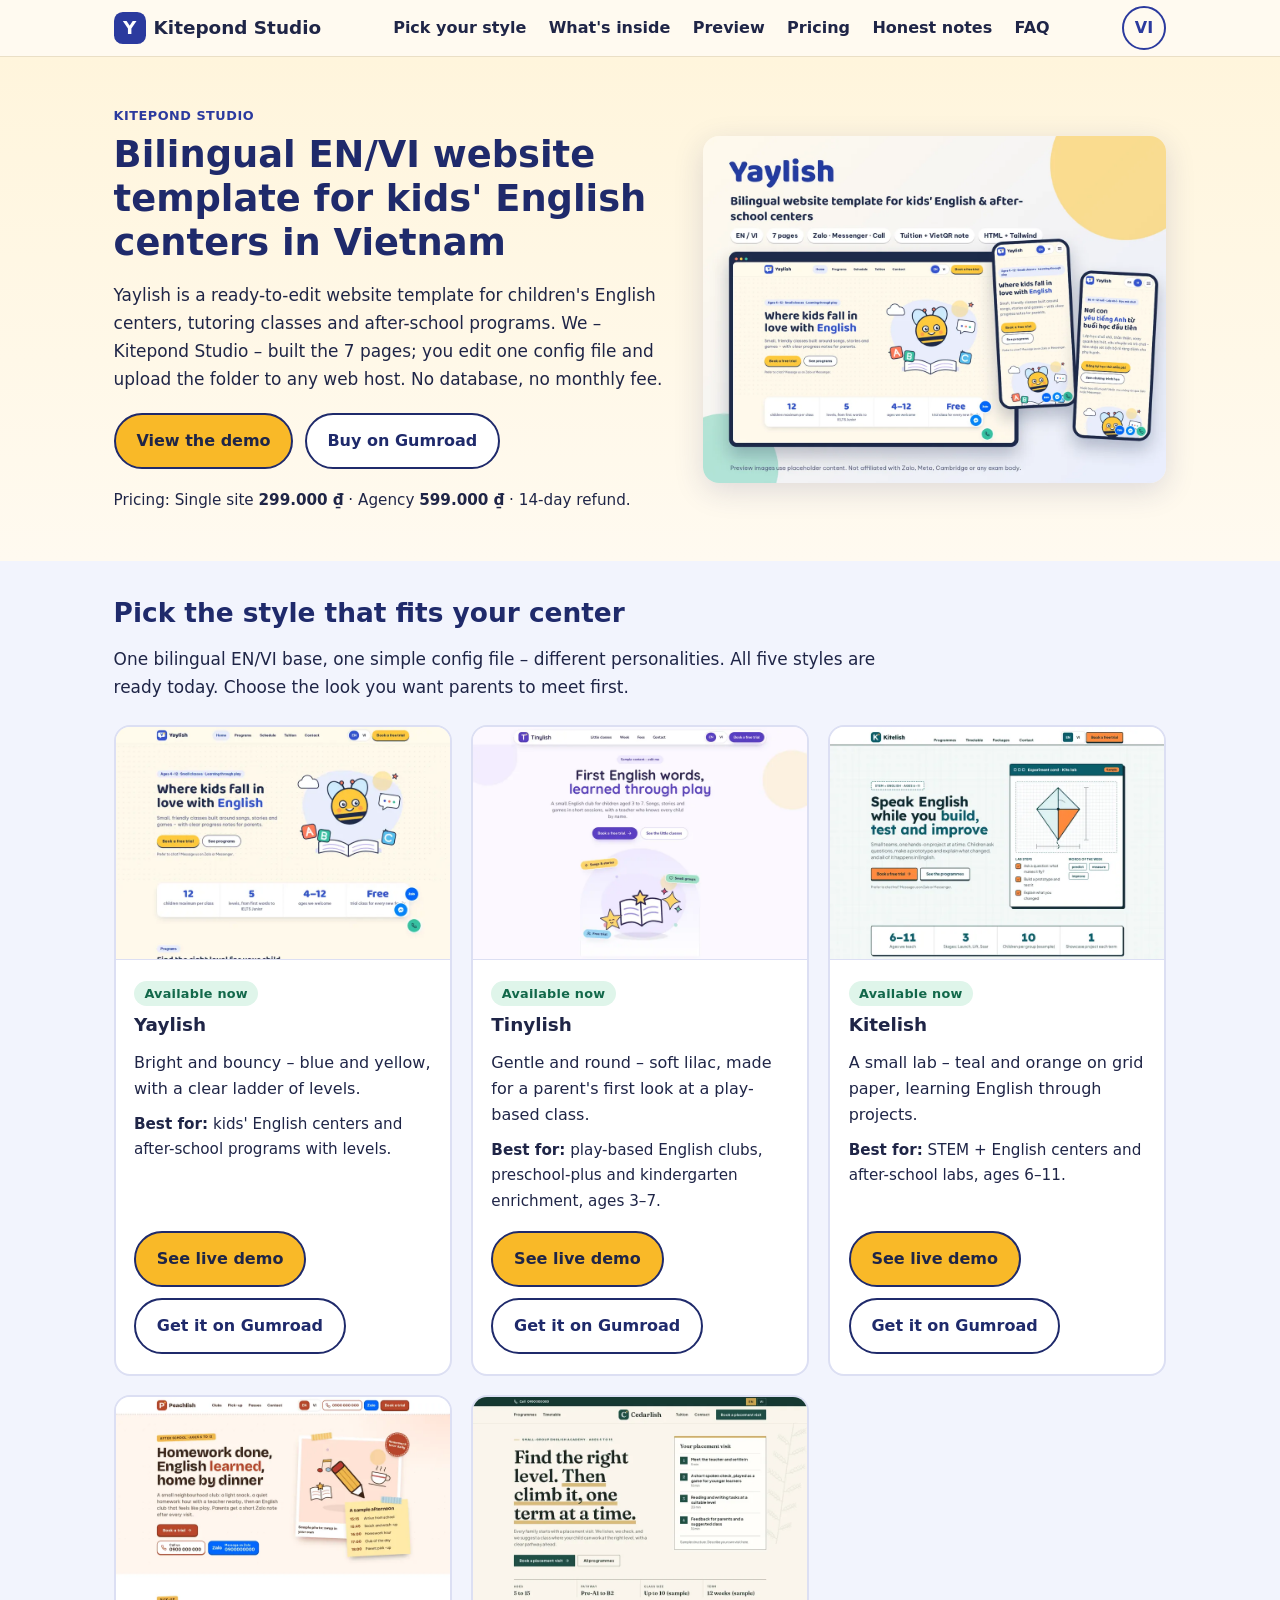
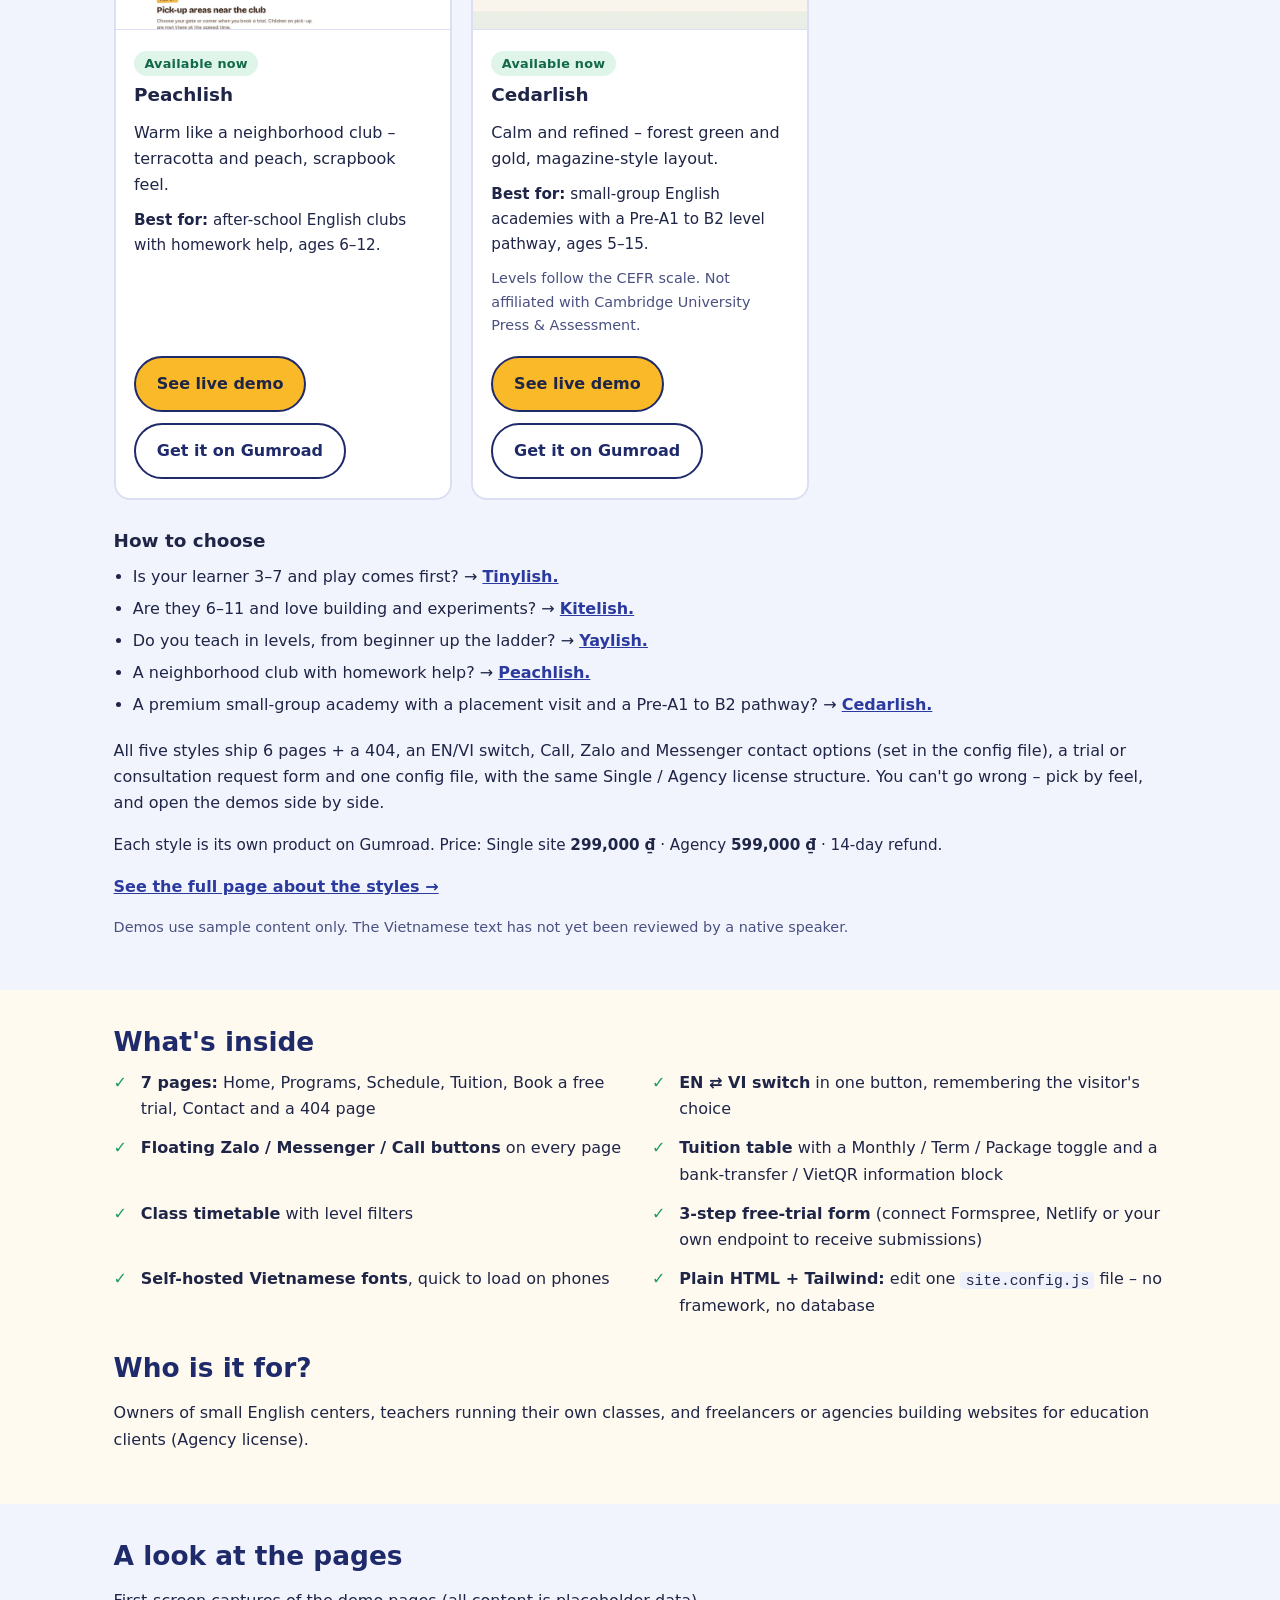
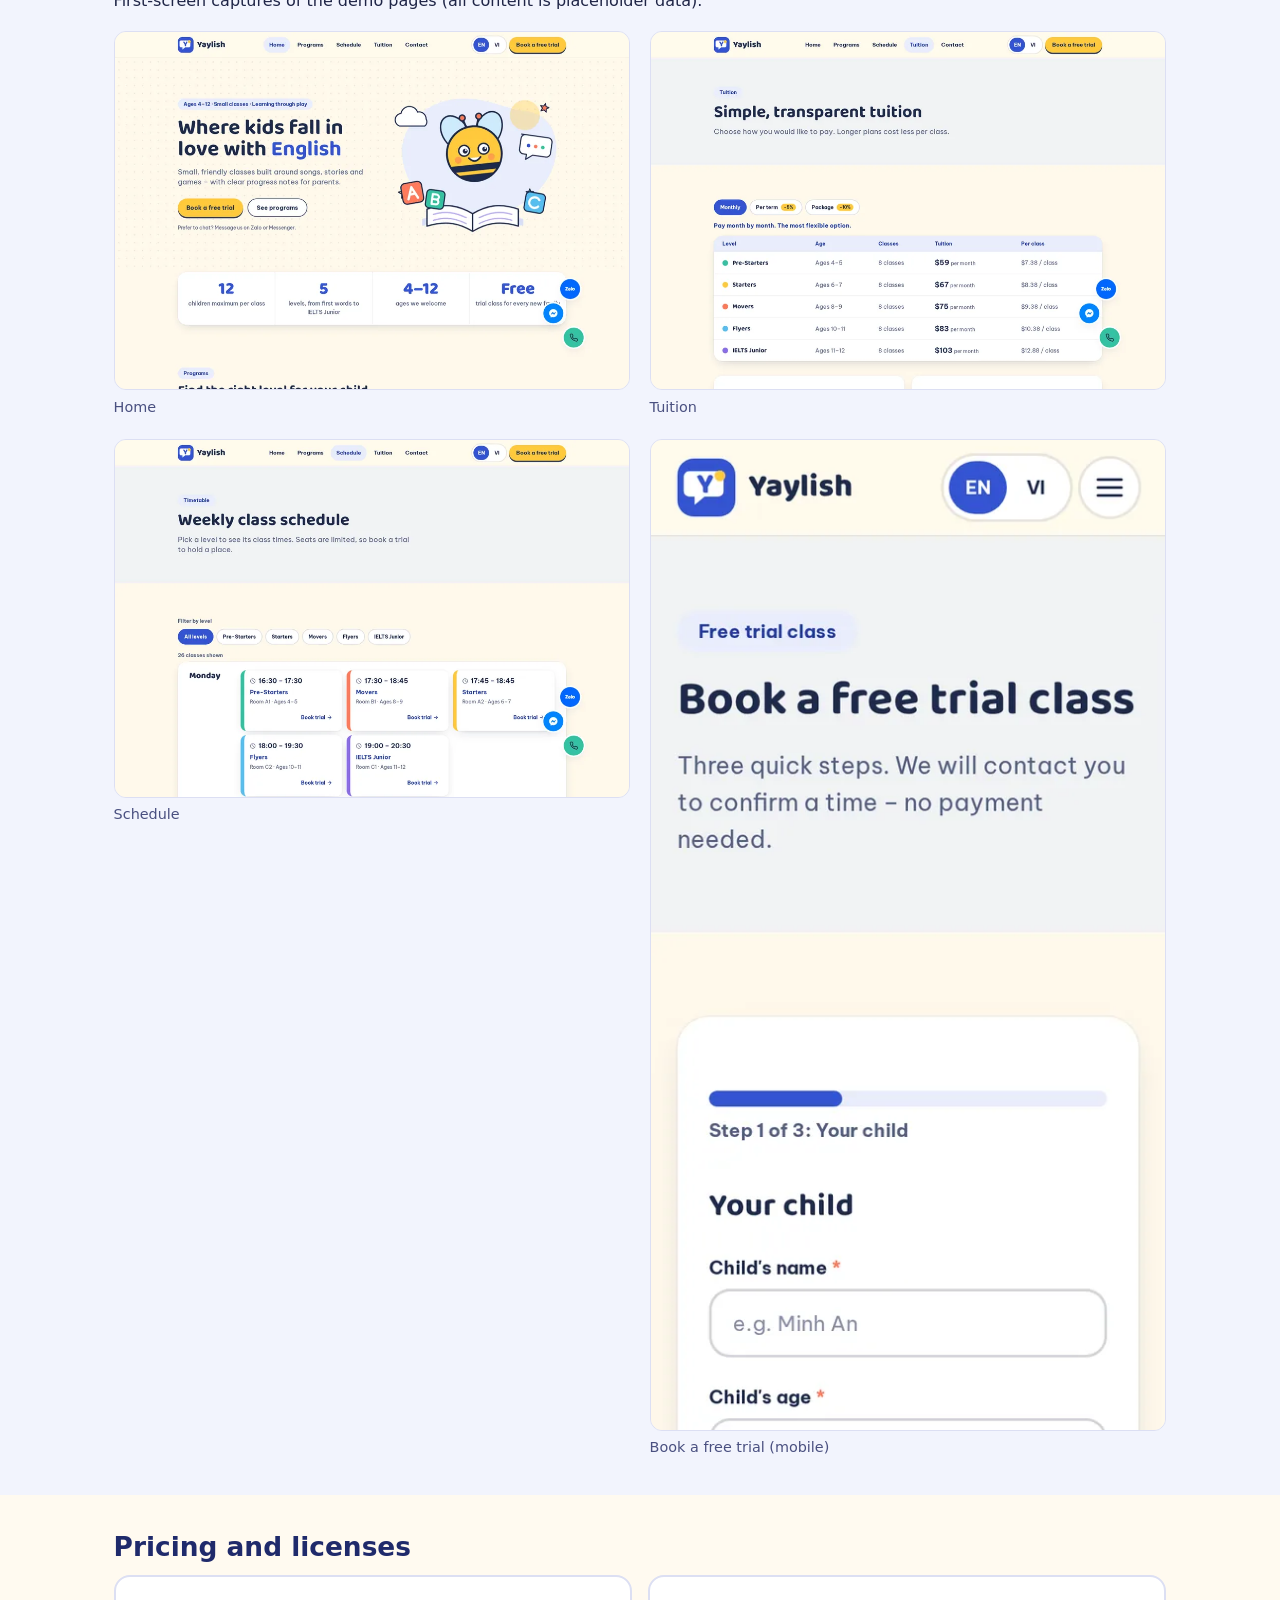
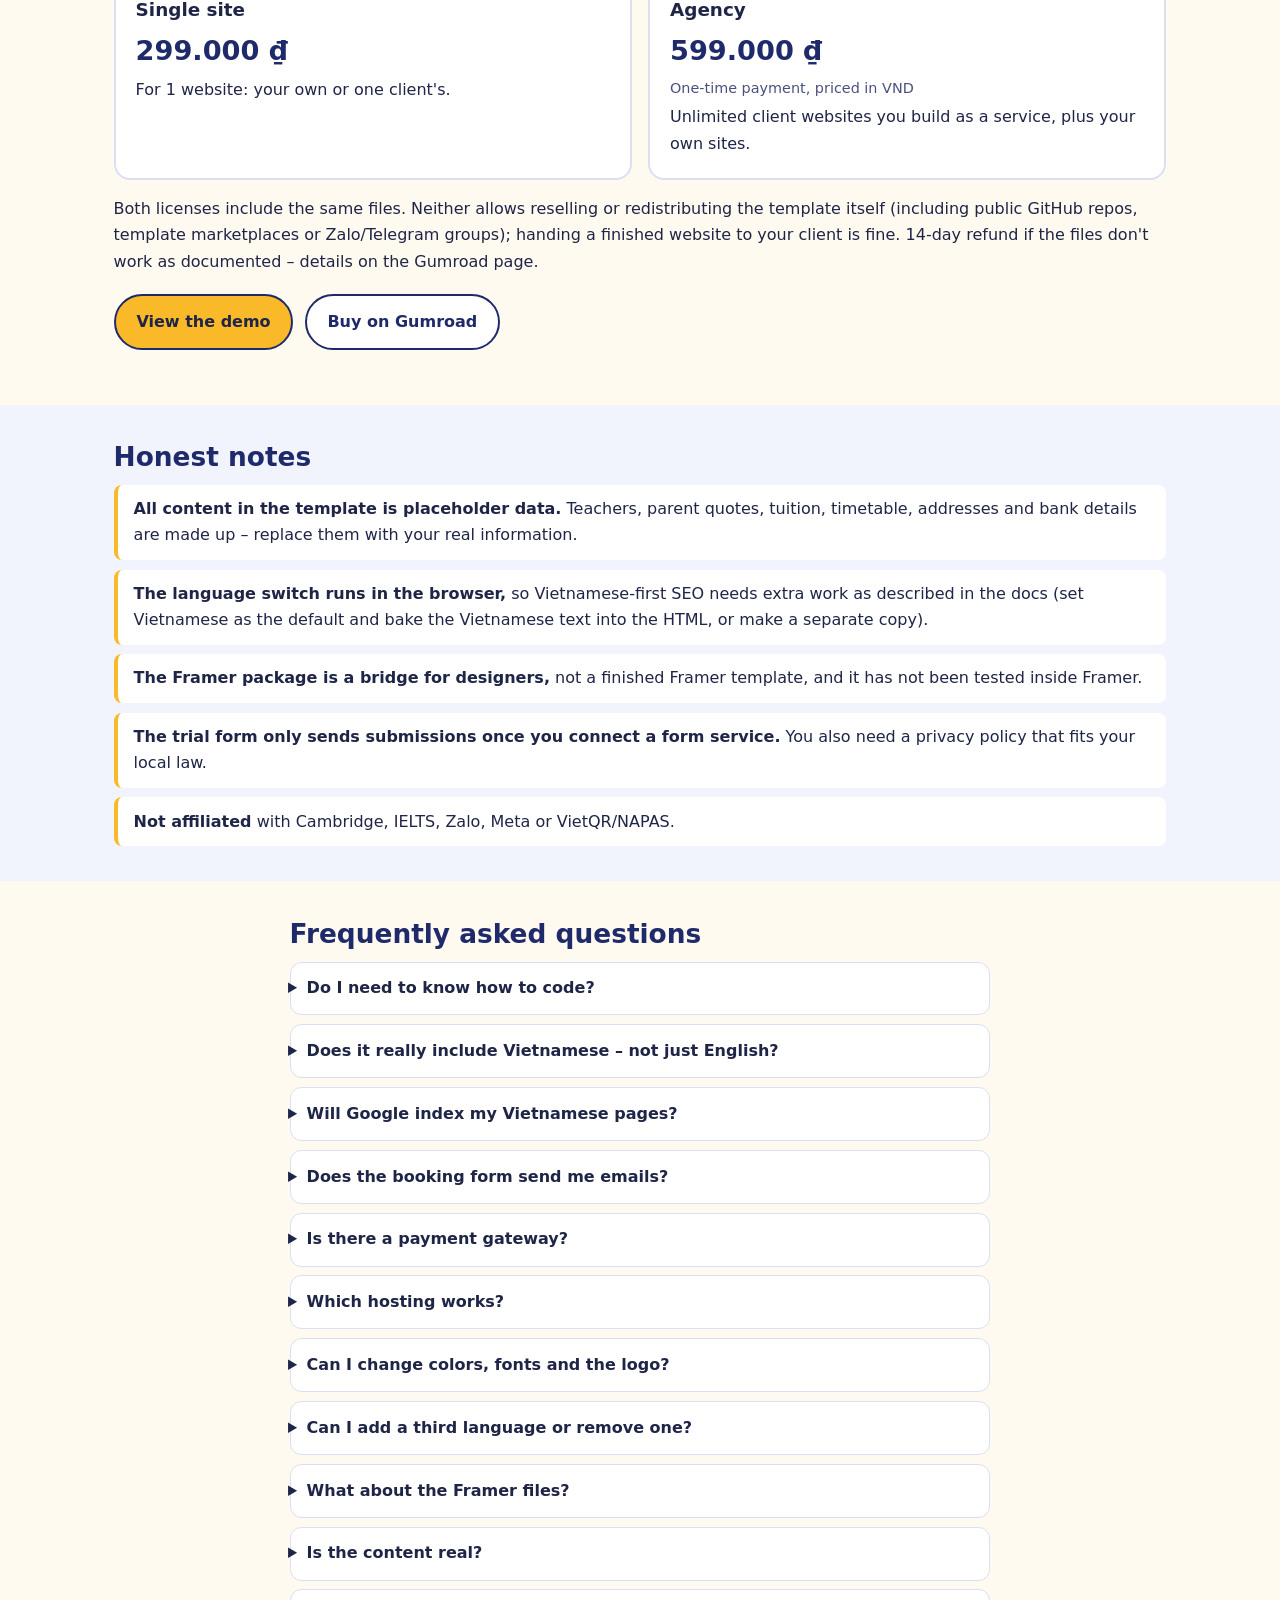
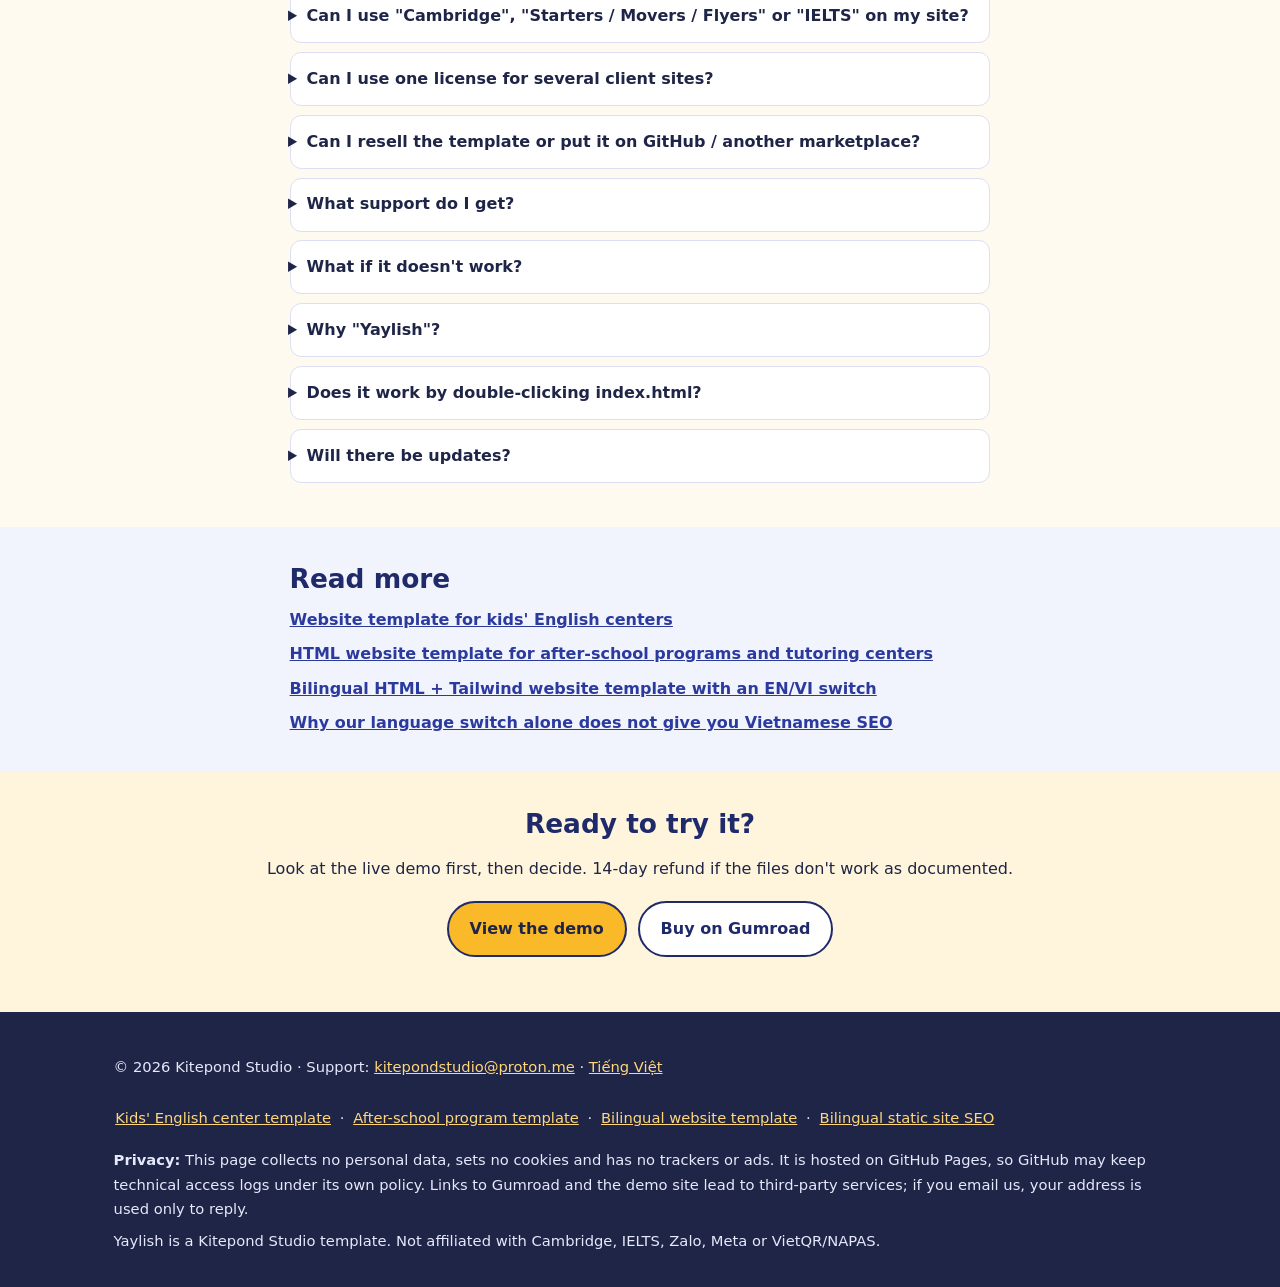
==== commit 398586bc: "Cut template license prices to 299k/599k VND sitewide Update JSON-LD offers, meta descriptions, pric" ====
--- a/en/index.html
+++ b/en/index.html
@@ -46,7 +46,7 @@
     {
       "@type": "Offer",
       "name": "Single site license (1 website)",
-      "price": "990000",
+      "price": "299000",
       "priceCurrency": "VND",
       "availability": "https://schema.org/InStock",
       "url": "https://kitepond.gumroad.com/l/yaylish"
@@ -54,7 +54,7 @@
     {
       "@type": "Offer",
       "name": "Agency license",
-      "price": "1990000",
+      "price": "599000",
       "priceCurrency": "VND",
       "availability": "https://schema.org/InStock",
       "url": "https://kitepond.gumroad.com/l/yaylish"
@@ -83,7 +83,7 @@
 <a class="btn primary" href="https://kitepond.github.io/yaylish-demo/">View the demo</a>
 <a class="btn" href="https://kitepond.gumroad.com/l/yaylish?utm_source=seo-landing-en&utm_medium=organic&utm_campaign=launch-2026" rel="noopener">Buy on Gumroad</a>
 </p>
-<p class="priceline">Pricing: Single site <strong>990.000 ₫</strong> · Agency <strong>1.990.000 ₫</strong> · 14-day refund.</p>
+<p class="priceline">Pricing: Single site <strong>299.000 ₫</strong> · Agency <strong>599.000 ₫</strong> · 14-day refund.</p>
 </div>
 <img class="hero-img" src="/img/hero.webp" width="1200" height="900" fetchpriority="high" decoding="async" alt="Yaylish website template shown on a desktop and two phones: a bilingual English/Vietnamese home page for a kids&#x27; English center">
 </div>
@@ -102,7 +102,7 @@
 </div>
 <h3 class="choose-h">How to choose</h3><ul class="choose"><li>Is your learner 3–7 and play comes first? → <a href="#style-tinylish"><strong>Tinylish.</strong></a></li><li>Are they 6–11 and love building and experiments? → <a href="#style-kitelish"><strong>Kitelish.</strong></a></li><li>Do you teach in levels, from beginner up the ladder? → <a href="#style-yaylish"><strong>Yaylish.</strong></a></li><li>A neighborhood club with homework help? → <a href="#style-peachlish"><strong>Peachlish.</strong></a></li><li>A premium small-group academy with a placement visit and a Pre-A1 to B2 pathway? → <a href="#style-cedarlish"><strong>Cedarlish.</strong></a></li></ul>
 <p>All five styles ship 6 pages + a 404, an EN/VI switch, Call, Zalo and Messenger contact options (set in the config file), a trial or consultation request form and one config file, with the same Single / Agency license structure. You can&#x27;t go wrong – pick by feel, and open the demos side by side.</p>
-<p class="priceline">Each style is its own product on Gumroad. Price: Single site <strong>990,000 ₫</strong> · Agency <strong>1,990,000 ₫</strong> · 14-day refund.</p>
+<p class="priceline">Each style is its own product on Gumroad. Price: Single site <strong>299,000 ₫</strong> · Agency <strong>599,000 ₫</strong> · 14-day refund.</p>
 <p><a href="/en/kids-english-center-templates/"><strong>See the full page about the styles →</strong></a></p>
 <p class="small">Demos use sample content only. The Vietnamese text has not yet been reviewed by a native speaker.</p>
 </div>
@@ -126,7 +126,7 @@
 <section id="pricing" class="sec">
 <div class="wrap">
 <h2>Pricing and licenses</h2>
-<div class="plans"><div class="plan"><h3>Single site</h3><p class="amount">990.000 ₫</p><p>For 1 website: your own or one client&#x27;s.</p></div><div class="plan"><h3>Agency</h3><p class="amount">1.990.000 ₫</p><p class="small">One-time payment, priced in VND</p><p>Unlimited client websites you build as a service, plus your own sites.</p></div></div>
+<div class="plans"><div class="plan"><h3>Single site</h3><p class="amount">299.000 ₫</p><p>For 1 website: your own or one client&#x27;s.</p></div><div class="plan"><h3>Agency</h3><p class="amount">599.000 ₫</p><p class="small">One-time payment, priced in VND</p><p>Unlimited client websites you build as a service, plus your own sites.</p></div></div>
 <p>Both licenses include the same files. Neither allows reselling or redistributing the template itself (including public GitHub repos, template marketplaces or Zalo/Telegram groups); handing a finished website to your client is fine. 14-day refund if the files don&#x27;t work as documented – details on the Gumroad page.</p>
 <p class="cta">
 <a class="btn primary" href="https://kitepond.github.io/yaylish-demo/">View the demo</a>
@@ -143,7 +143,7 @@
 <section id="faq" class="sec">
 <div class="wrap narrow">
 <h2>Frequently asked questions</h2>
-<details><summary>Do I need to know how to code?</summary><p>No. Open <code>site.config.js</code> in any text editor, change the name, phone, Zalo, email, address and prices, then upload the folder to a host. Node.js is optional (only to rebuild the CSS).</p></details><details><summary>Does it really include Vietnamese – not just English?</summary><p>Yes. Every page has English and Vietnamese text, with an EN / VI switch that remembers the visitor's choice. The Vietnamese is written to read naturally; still have a native speaker review your final wording.</p></details><details><summary>Will Google index my Vietnamese pages?</summary><p>The language switch runs in the browser, so search engines index the English text baked into the HTML. If Vietnamese organic search matters most, set <code>language.default: "vi"</code> and bake Vietnamese into the HTML (the docs show how), or make a separate Vietnamese copy. This is a known limitation, not a bug.</p></details><details><summary>Does the booking form send me emails?</summary><p>Not until you connect it. By default it validates and shows a "demo mode" panel. Connect Formspree, Netlify Forms or any custom endpoint (Make, Zapier, Google Apps Script…) in <code>site.config.js</code>. Submit a real test before going live.</p></details><details><summary>Is there a payment gateway?</summary><p>No. The tuition page has a bank-transfer / VietQR information block with copy buttons; you supply your bank details and QR image. Nothing is processed on the site.</p></details><details><summary>Which hosting works?</summary><p>Any static host: shared hosting/cPanel, Netlify, Cloudflare Pages, Vercel, GitHub Pages, S3. Upload the contents of the <code>yaylish-html</code> folder (not the zip).</p></details><details><summary>Can I change colors, fonts and the logo?</summary><p>Yes – colors, fonts and brand are in <code>site.config.js</code>; the logo and favicon are SVG files you can replace. The included fonts cover Vietnamese diacritics; if you swap fonts, pick ones with a Vietnamese subset.</p></details><details><summary>Can I add a third language or remove one?</summary><p>Yes. Copy <code>assets/i18n/vi.js</code> to a new file, translate the values and add it to <code>language.available</code>. The docs have a worked example.</p></details><details><summary>What about the Framer files?</summary><p>The Framer package is a bridge, not a finished Framer template: design tokens, three code components (language switch, tuition table, timetable) and an assembly guide. It passes a strict type-check and a render test, but <strong>has not been opened inside Framer</strong> yet. Expect to rebuild the page layouts visually.</p></details><details><summary>Is the content real?</summary><p>No. Teachers, parent quotes, tuition, timetable, addresses and bank details are labelled sample data. Replace them before going live (a go-live checklist is included) – never publish sample testimonials as real.</p></details><details><summary>Can I use "Cambridge", "Starters / Movers / Flyers" or "IELTS" on my site?</summary><p>The template uses generic level names as examples. Only use exam names, logos or "exam center / preparation" claims if your center is actually entitled to. The template is not affiliated with or endorsed by Cambridge, the IELTS owners, Zalo, Meta or VietQR/NAPAS.</p></details><details><summary>Can I use one license for several client sites?</summary><p>The Single site license covers one website (yours or one client's). To build for multiple clients, buy the <strong>Agency license (1.990.000 ₫)</strong>.</p></details><details><summary>Can I resell the template or put it on GitHub / another marketplace?</summary><p>No – neither license allows reselling, redistributing or publishing the template files as a stand-alone product (including public repos and other marketplaces). Building websites for clients is fine under the right license.</p></details><details><summary>What support do I get?</summary><p>Email support for getting the files to work as documented (setup, config, form hookup, deploy) and bug fixes for the 1.x line, with free 1.x updates. Custom design, writing your content, hosting setup for you or building new features is not included.</p></details><details><summary>What if it doesn't work?</summary><p>Email <a href="mailto:kitepondstudio@proton.me">kitepondstudio@proton.me</a> within 14 days. If the files don't work as documented we'll fix it or refund you.</p></details><details><summary>Why "Yaylish"?</summary><p>It's a coined name (a cheerful "yay" + English) made by Kitepond Studio, and it's the template's name only – rename it to your center's brand in <code>site.config.js</code>. We did a public-web check for conflicting names; this is not a legal trademark clearance.</p></details><details><summary>Does it work by double-clicking index.html?</summary><p>Yes, it runs straight from your disk for previewing.</p></details><details><summary>Will there be updates?</summary><p>The current version is v1.0.2; <code>CHANGELOG.md</code> in the package tracks versions. Buyers get 1.x updates through Gumroad's library. No promise of new features on a schedule.</p></details>
+<details><summary>Do I need to know how to code?</summary><p>No. Open <code>site.config.js</code> in any text editor, change the name, phone, Zalo, email, address and prices, then upload the folder to a host. Node.js is optional (only to rebuild the CSS).</p></details><details><summary>Does it really include Vietnamese – not just English?</summary><p>Yes. Every page has English and Vietnamese text, with an EN / VI switch that remembers the visitor's choice. The Vietnamese is written to read naturally; still have a native speaker review your final wording.</p></details><details><summary>Will Google index my Vietnamese pages?</summary><p>The language switch runs in the browser, so search engines index the English text baked into the HTML. If Vietnamese organic search matters most, set <code>language.default: "vi"</code> and bake Vietnamese into the HTML (the docs show how), or make a separate Vietnamese copy. This is a known limitation, not a bug.</p></details><details><summary>Does the booking form send me emails?</summary><p>Not until you connect it. By default it validates and shows a "demo mode" panel. Connect Formspree, Netlify Forms or any custom endpoint (Make, Zapier, Google Apps Script…) in <code>site.config.js</code>. Submit a real test before going live.</p></details><details><summary>Is there a payment gateway?</summary><p>No. The tuition page has a bank-transfer / VietQR information block with copy buttons; you supply your bank details and QR image. Nothing is processed on the site.</p></details><details><summary>Which hosting works?</summary><p>Any static host: shared hosting/cPanel, Netlify, Cloudflare Pages, Vercel, GitHub Pages, S3. Upload the contents of the <code>yaylish-html</code> folder (not the zip).</p></details><details><summary>Can I change colors, fonts and the logo?</summary><p>Yes – colors, fonts and brand are in <code>site.config.js</code>; the logo and favicon are SVG files you can replace. The included fonts cover Vietnamese diacritics; if you swap fonts, pick ones with a Vietnamese subset.</p></details><details><summary>Can I add a third language or remove one?</summary><p>Yes. Copy <code>assets/i18n/vi.js</code> to a new file, translate the values and add it to <code>language.available</code>. The docs have a worked example.</p></details><details><summary>What about the Framer files?</summary><p>The Framer package is a bridge, not a finished Framer template: design tokens, three code components (language switch, tuition table, timetable) and an assembly guide. It passes a strict type-check and a render test, but <strong>has not been opened inside Framer</strong> yet. Expect to rebuild the page layouts visually.</p></details><details><summary>Is the content real?</summary><p>No. Teachers, parent quotes, tuition, timetable, addresses and bank details are labelled sample data. Replace them before going live (a go-live checklist is included) – never publish sample testimonials as real.</p></details><details><summary>Can I use "Cambridge", "Starters / Movers / Flyers" or "IELTS" on my site?</summary><p>The template uses generic level names as examples. Only use exam names, logos or "exam center / preparation" claims if your center is actually entitled to. The template is not affiliated with or endorsed by Cambridge, the IELTS owners, Zalo, Meta or VietQR/NAPAS.</p></details><details><summary>Can I use one license for several client sites?</summary><p>The Single site license covers one website (yours or one client's). To build for multiple clients, buy the <strong>Agency license (599.000 ₫)</strong>.</p></details><details><summary>Can I resell the template or put it on GitHub / another marketplace?</summary><p>No – neither license allows reselling, redistributing or publishing the template files as a stand-alone product (including public repos and other marketplaces). Building websites for clients is fine under the right license.</p></details><details><summary>What support do I get?</summary><p>Email support for getting the files to work as documented (setup, config, form hookup, deploy) and bug fixes for the 1.x line, with free 1.x updates. Custom design, writing your content, hosting setup for you or building new features is not included.</p></details><details><summary>What if it doesn't work?</summary><p>Email <a href="mailto:kitepondstudio@proton.me">kitepondstudio@proton.me</a> within 14 days. If the files don't work as documented we'll fix it or refund you.</p></details><details><summary>Why "Yaylish"?</summary><p>It's a coined name (a cheerful "yay" + English) made by Kitepond Studio, and it's the template's name only – rename it to your center's brand in <code>site.config.js</code>. We did a public-web check for conflicting names; this is not a legal trademark clearance.</p></details><details><summary>Does it work by double-clicking index.html?</summary><p>Yes, it runs straight from your disk for previewing.</p></details><details><summary>Will there be updates?</summary><p>The current version is v1.0.2; <code>CHANGELOG.md</code> in the package tracks versions. Buyers get 1.x updates through Gumroad's library. No promise of new features on a schedule.</p></details>
 </div>
 </section>
 <section class="sec alt">
